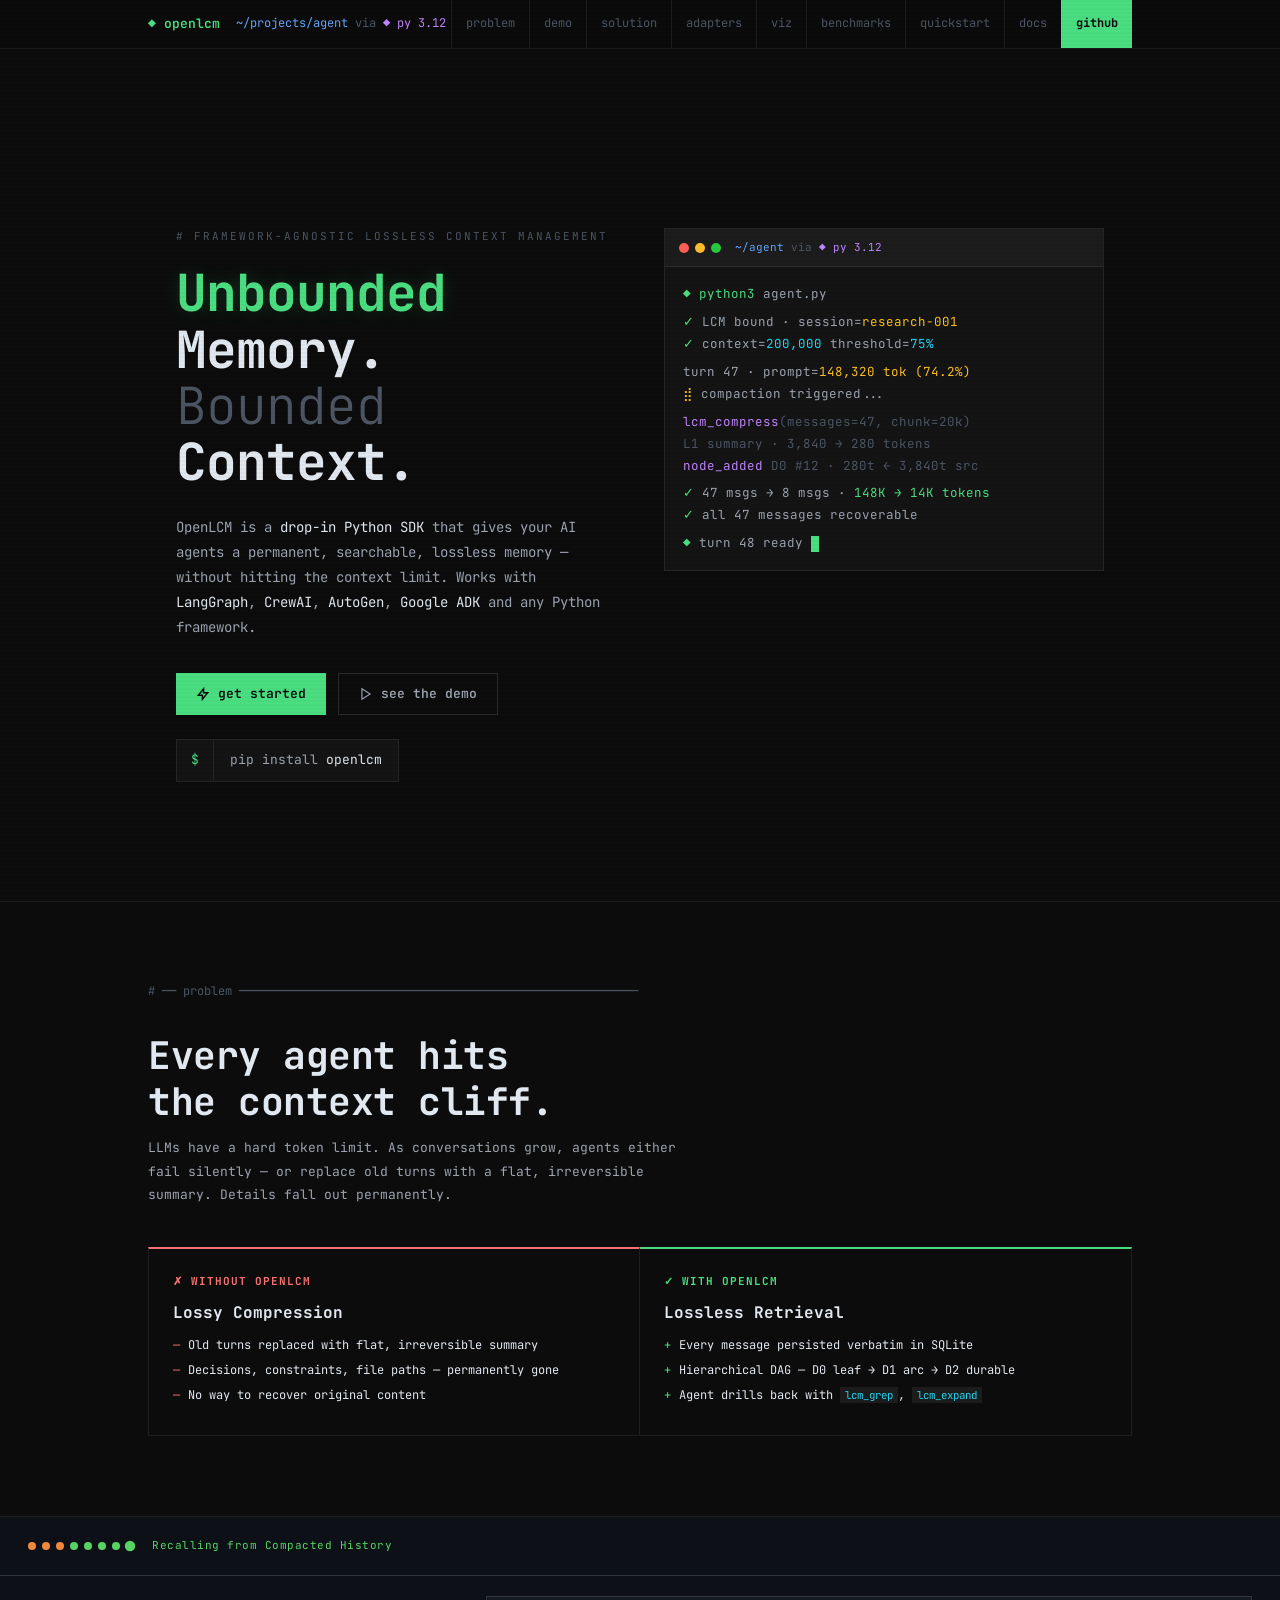
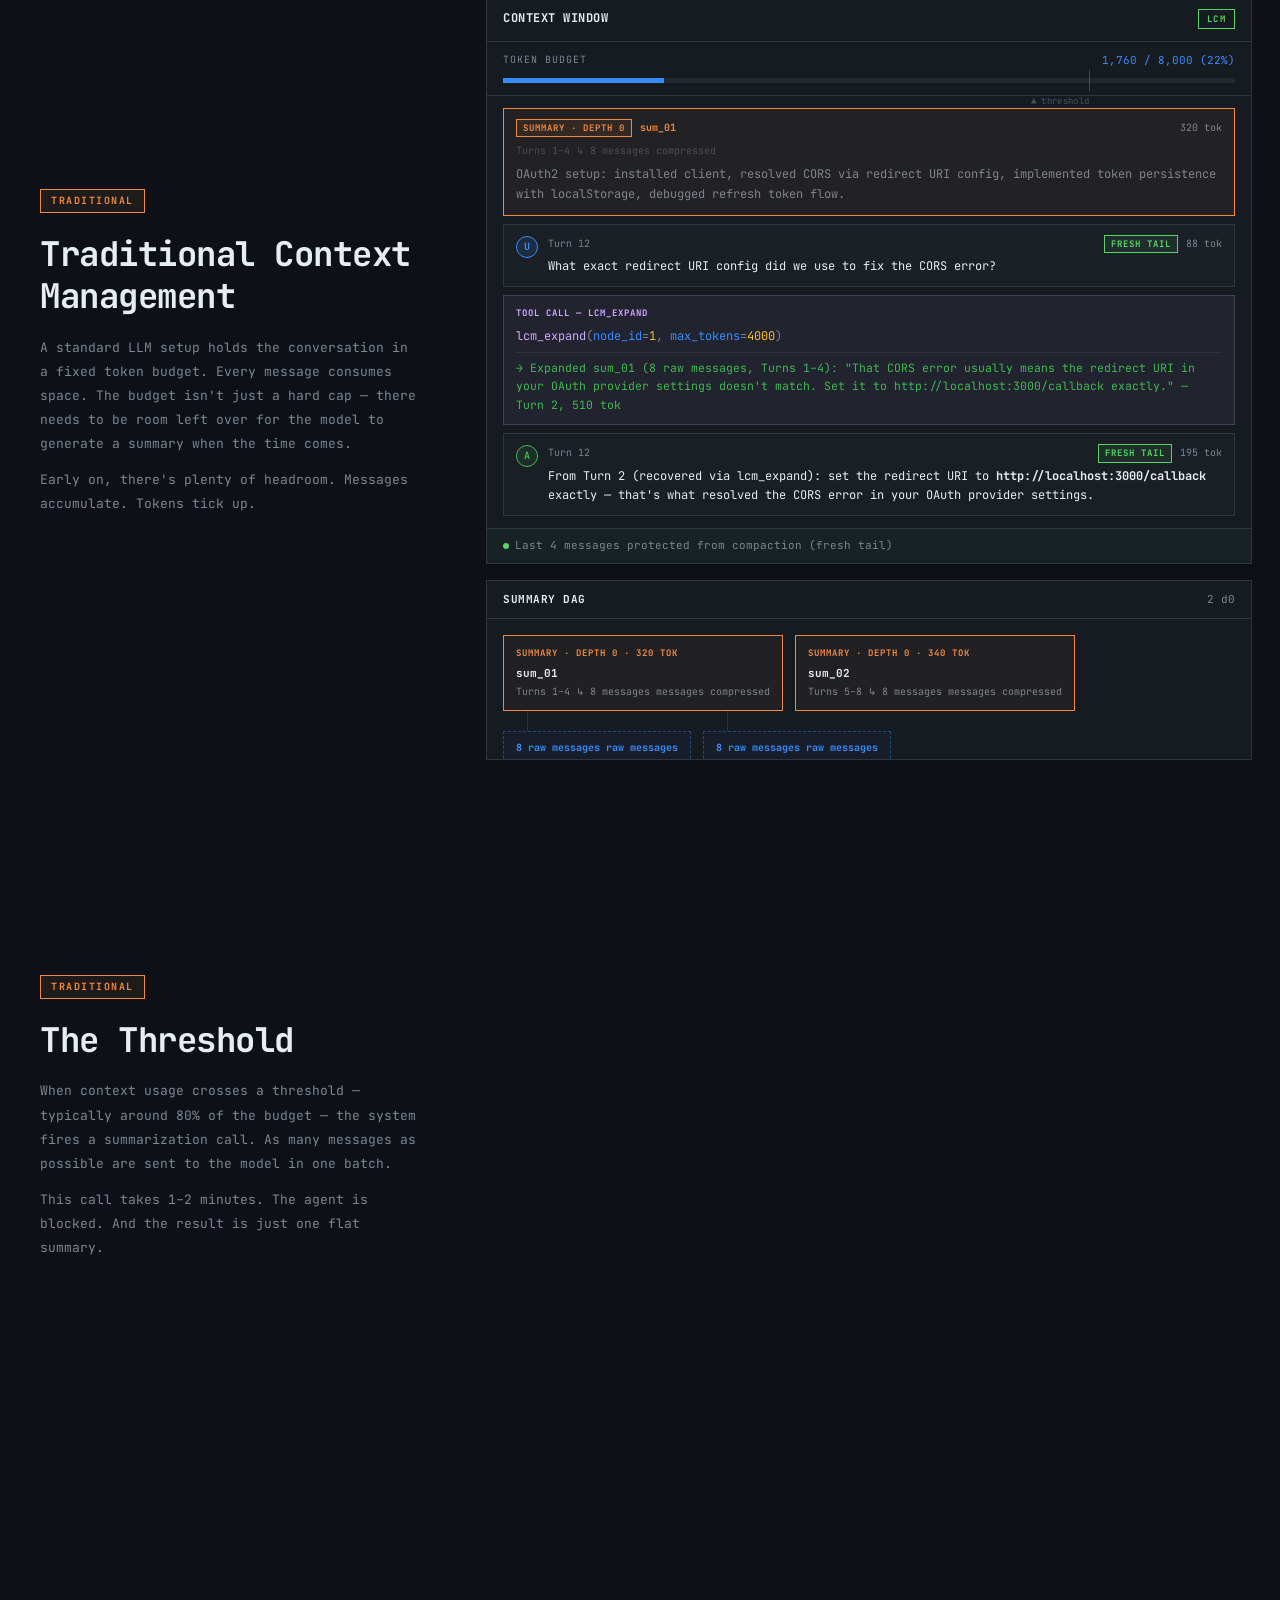
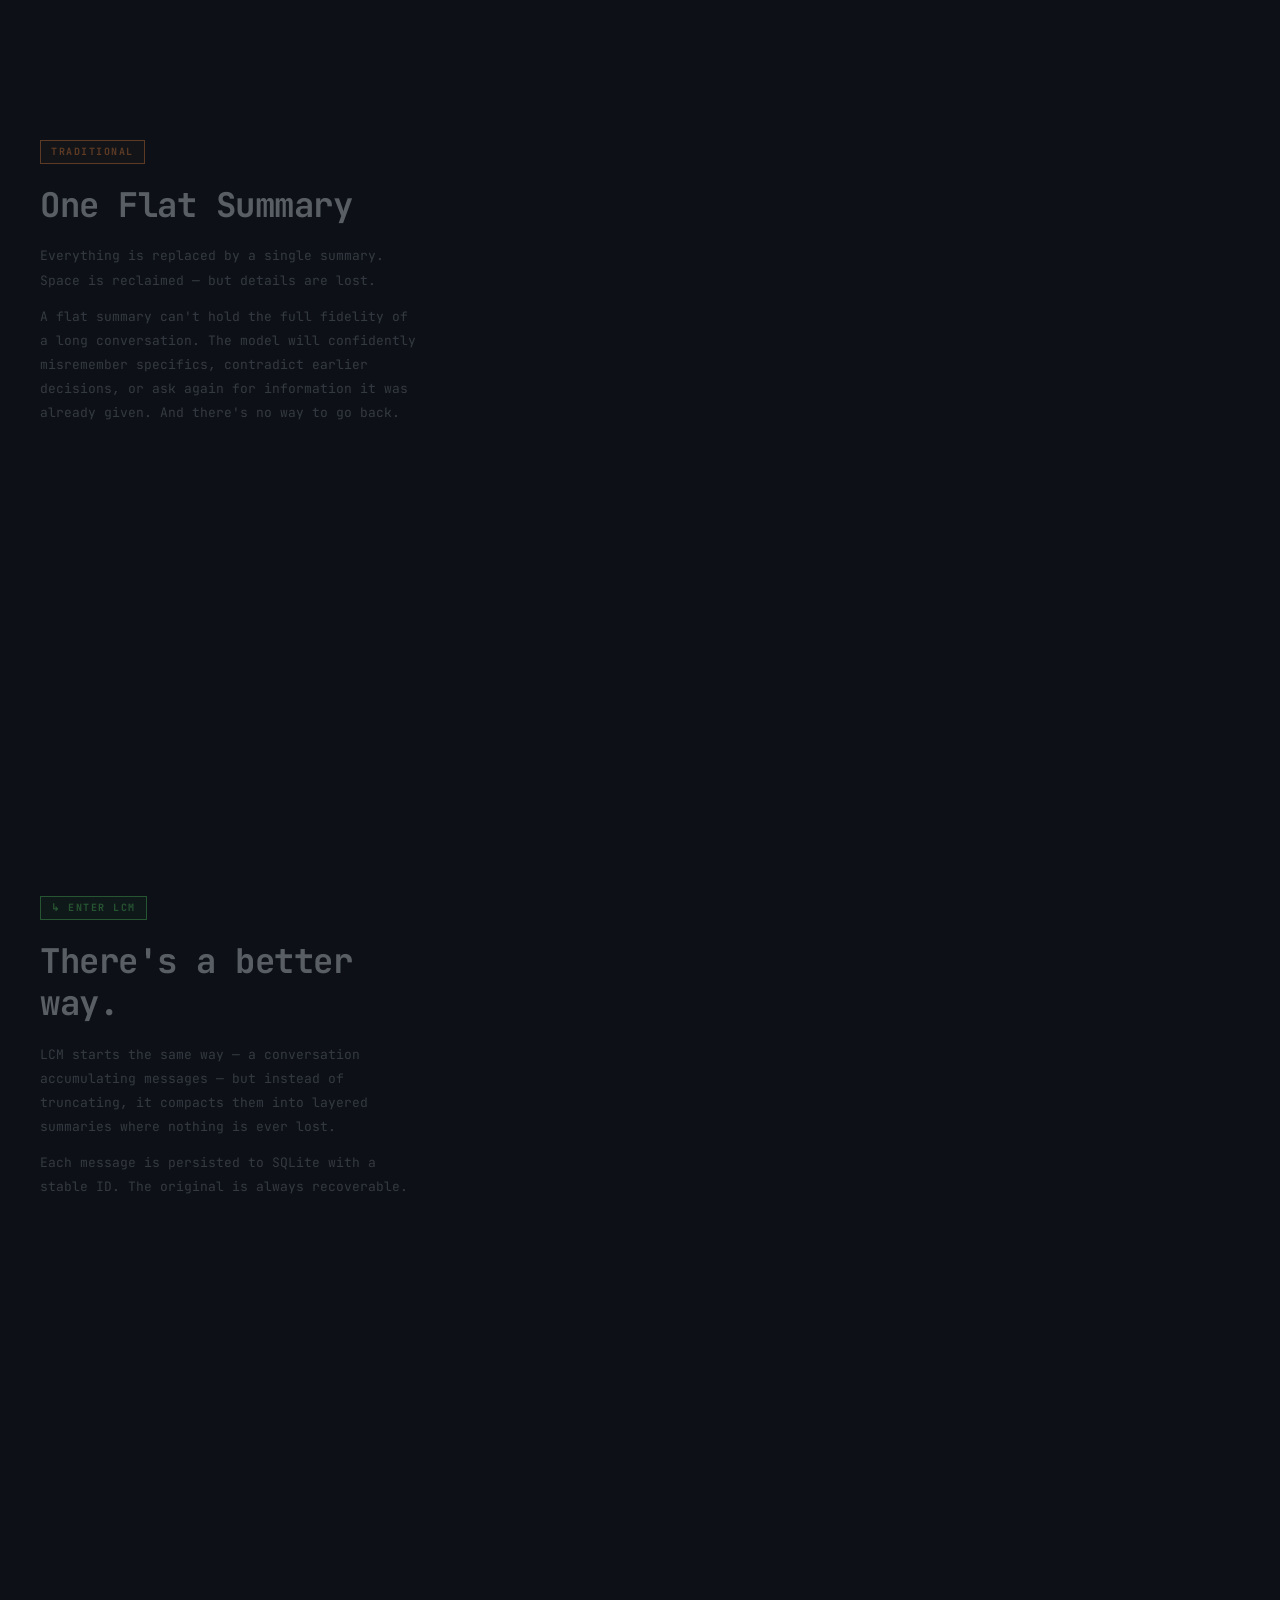
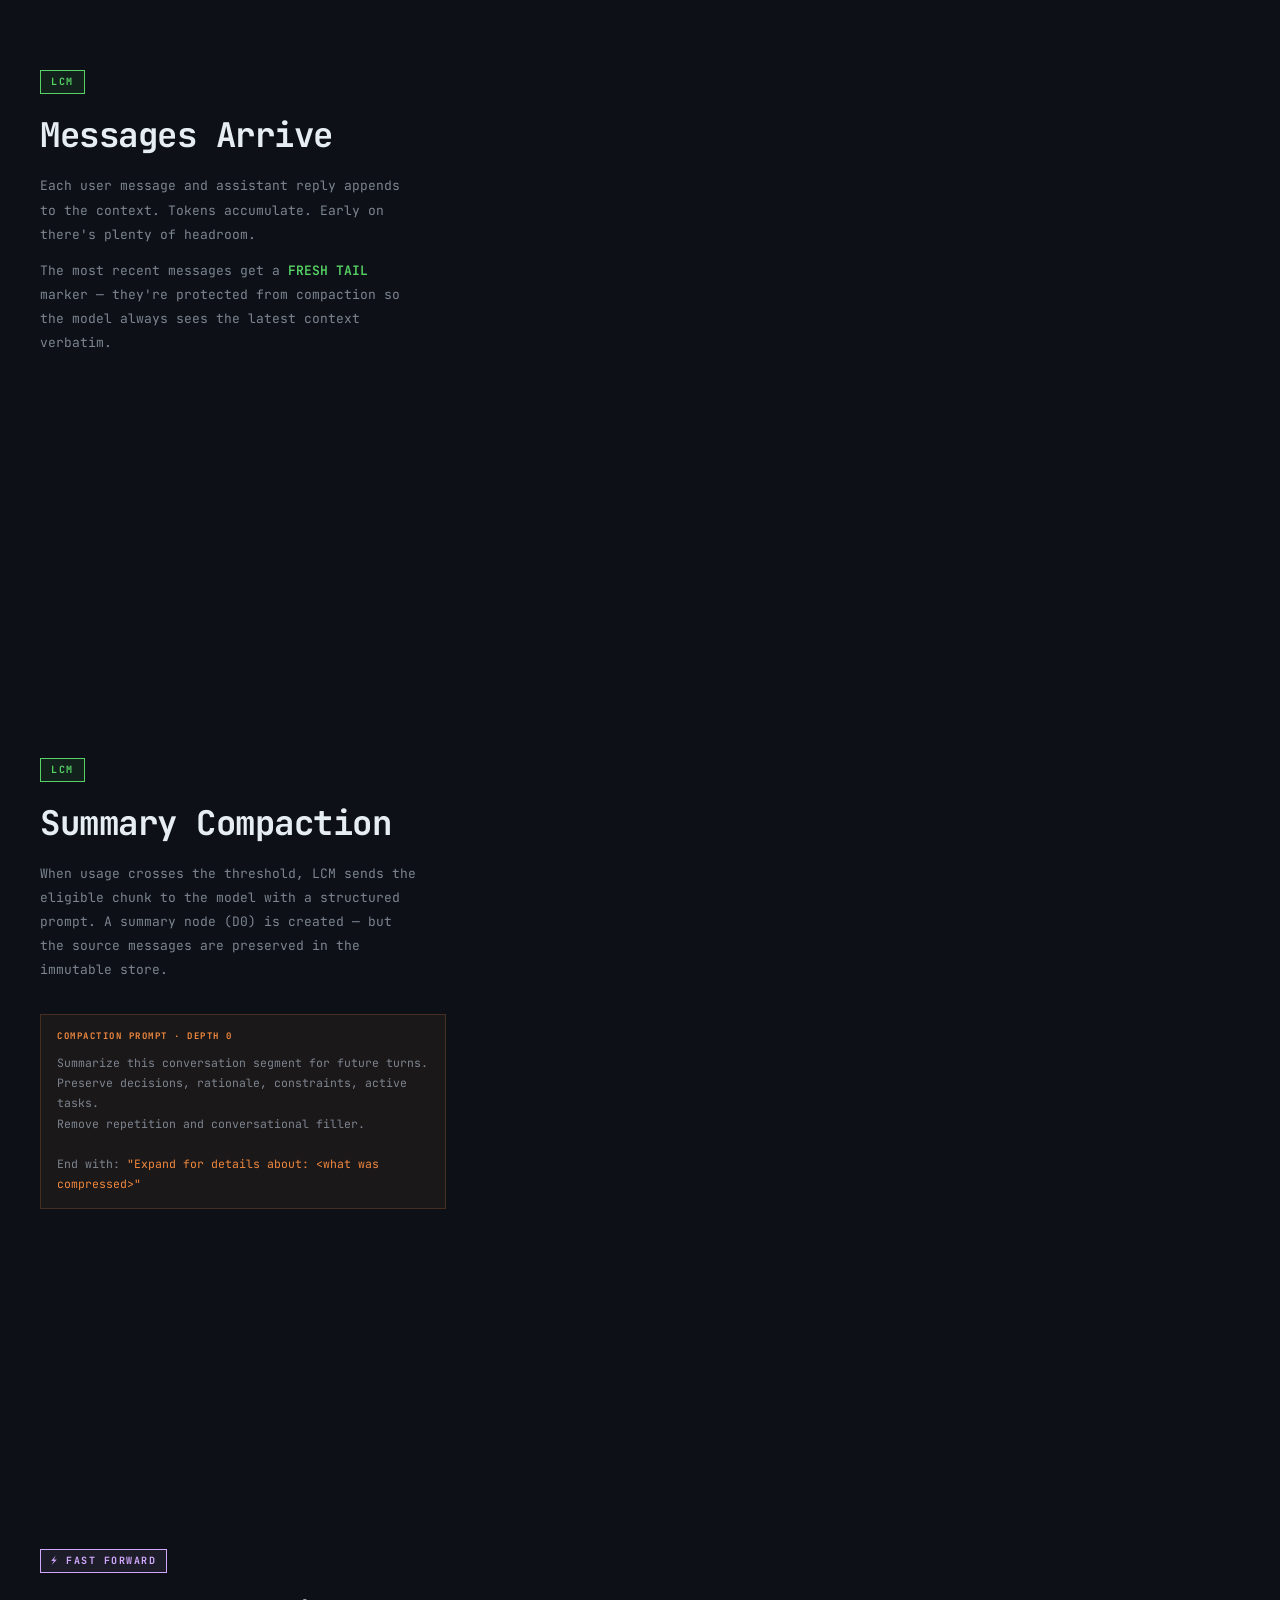
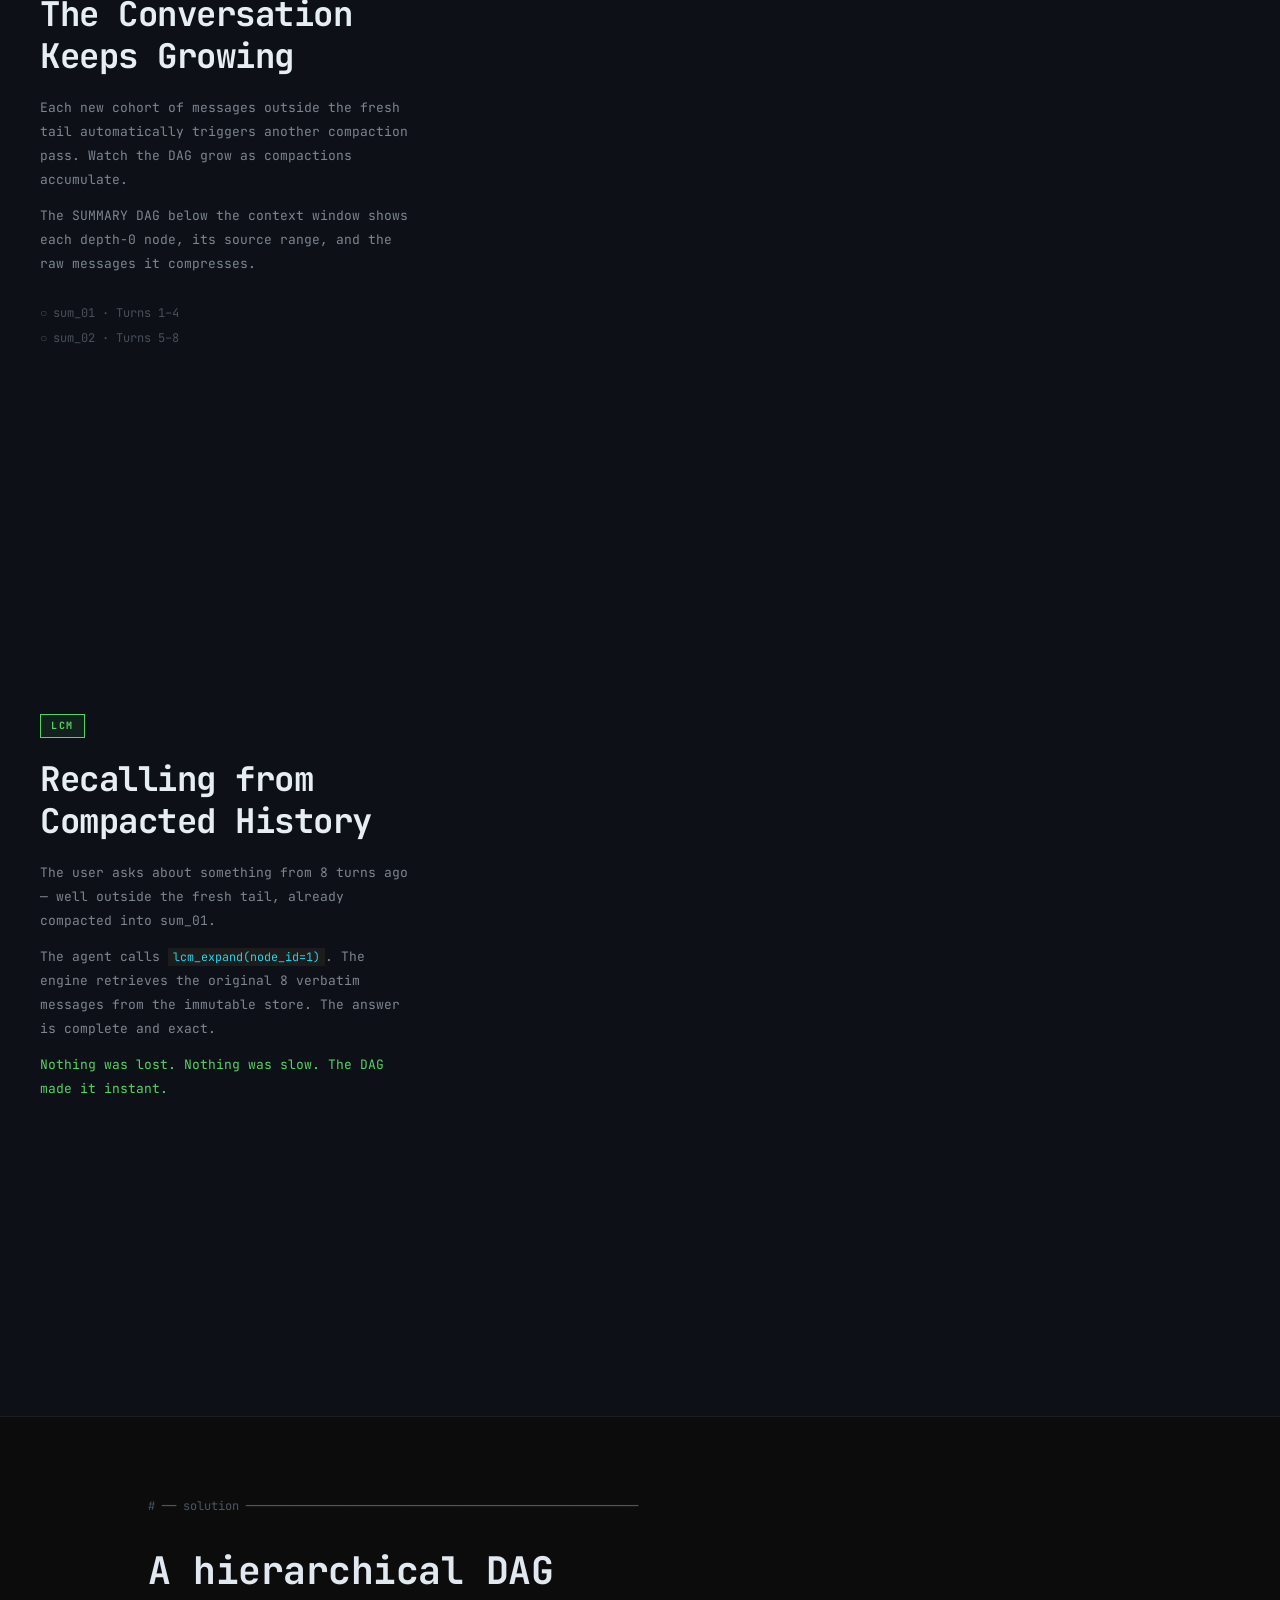
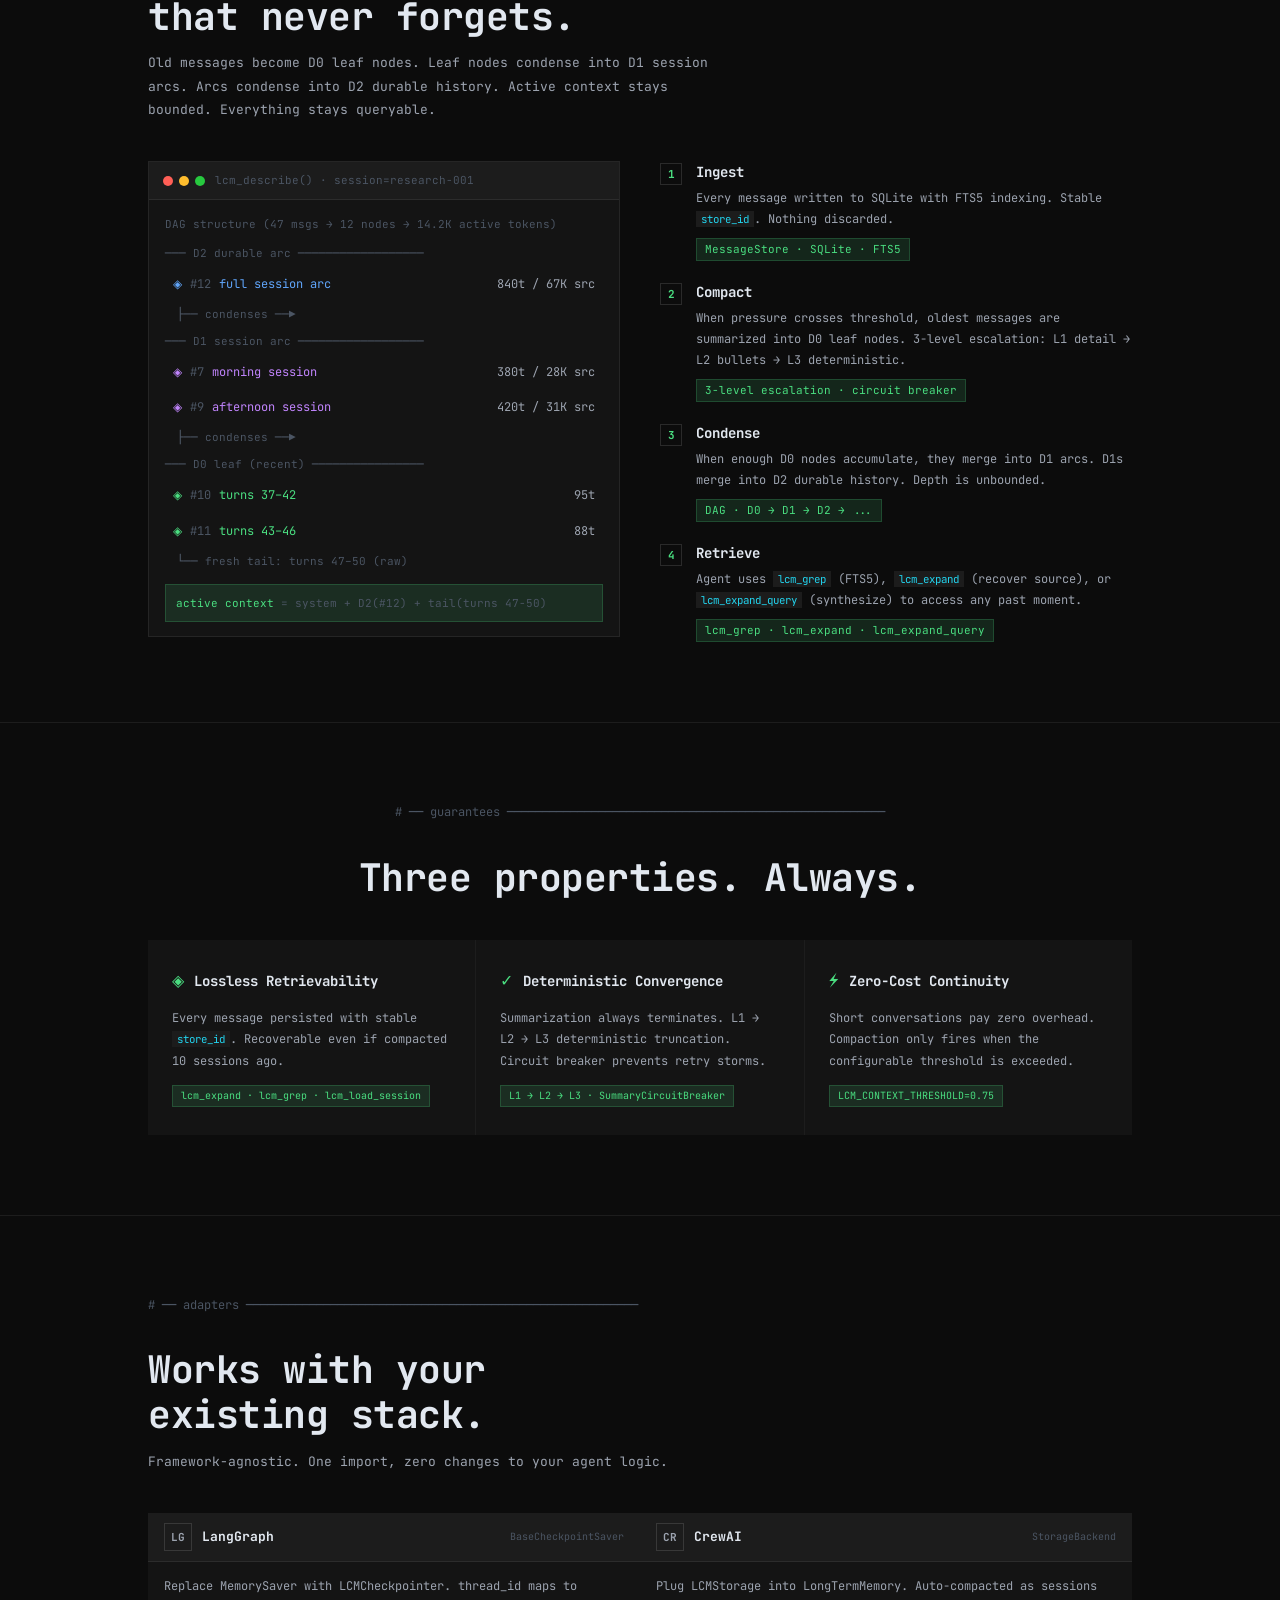
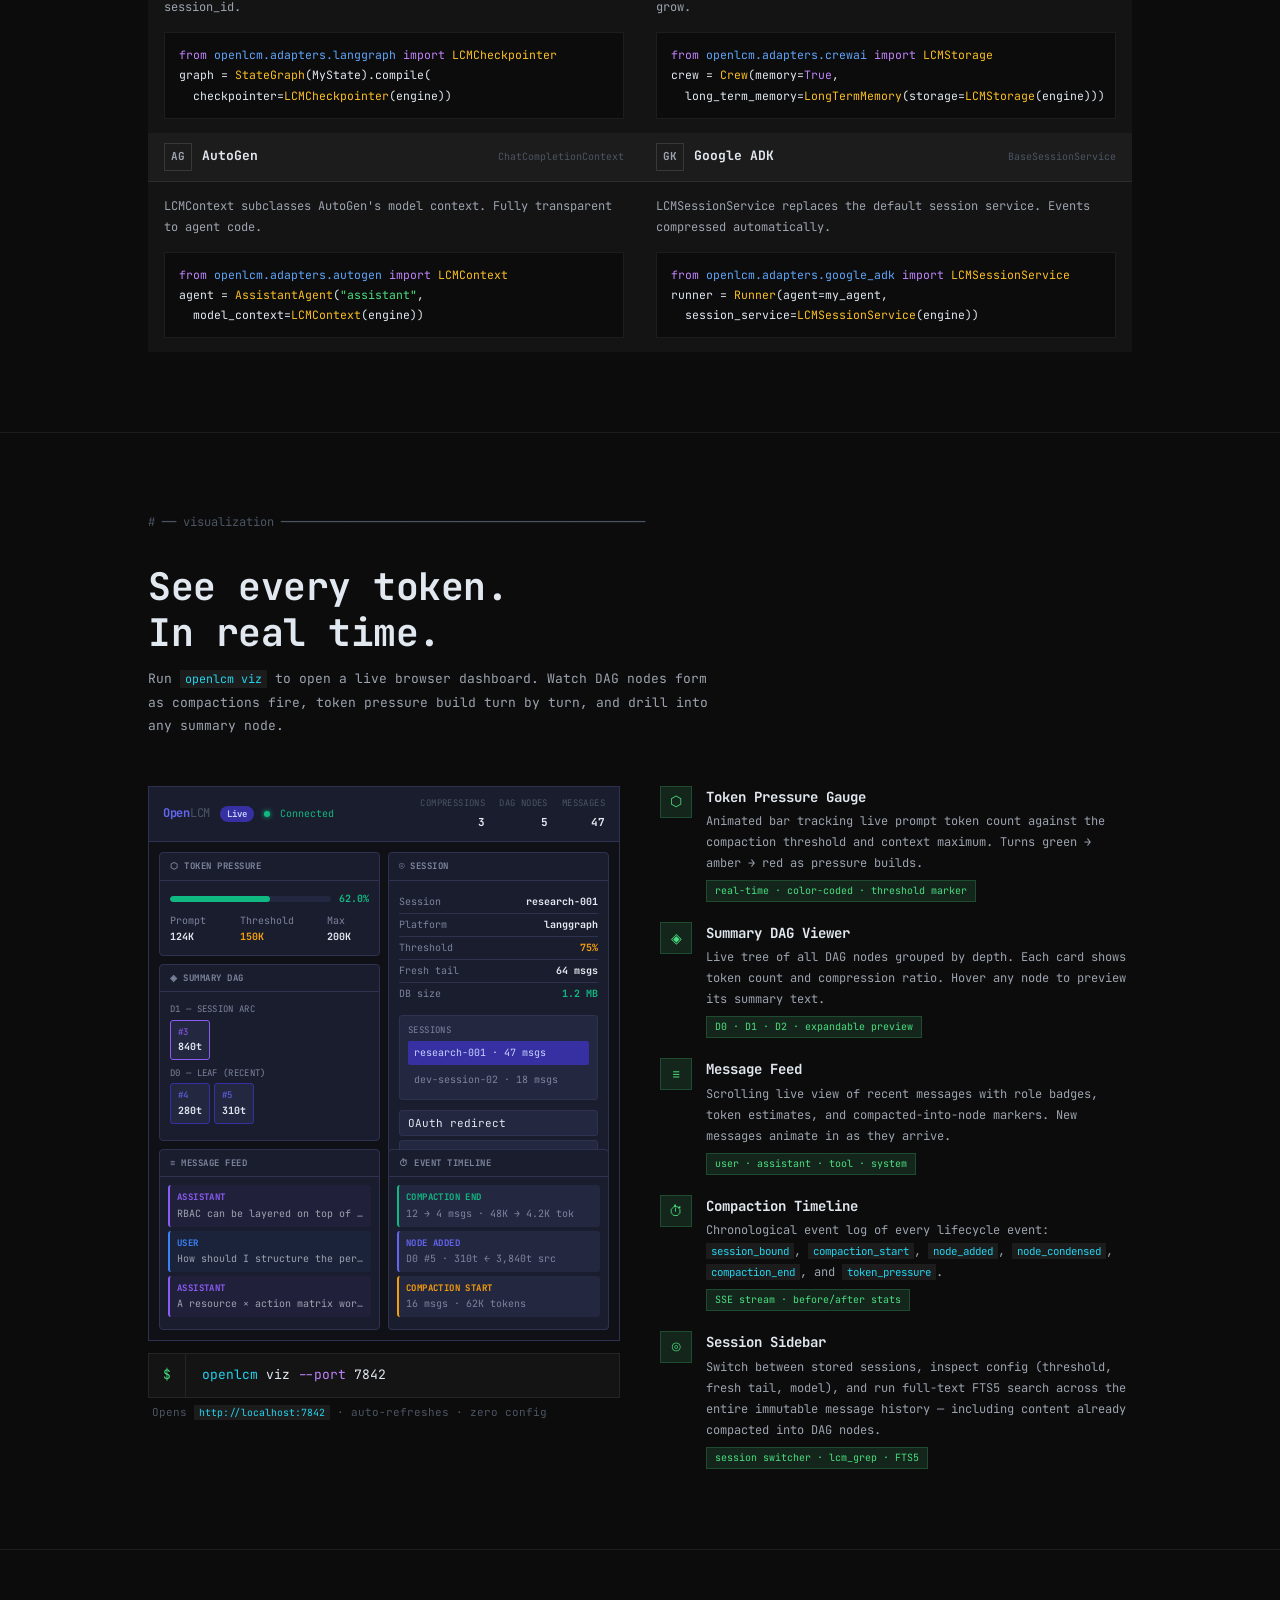
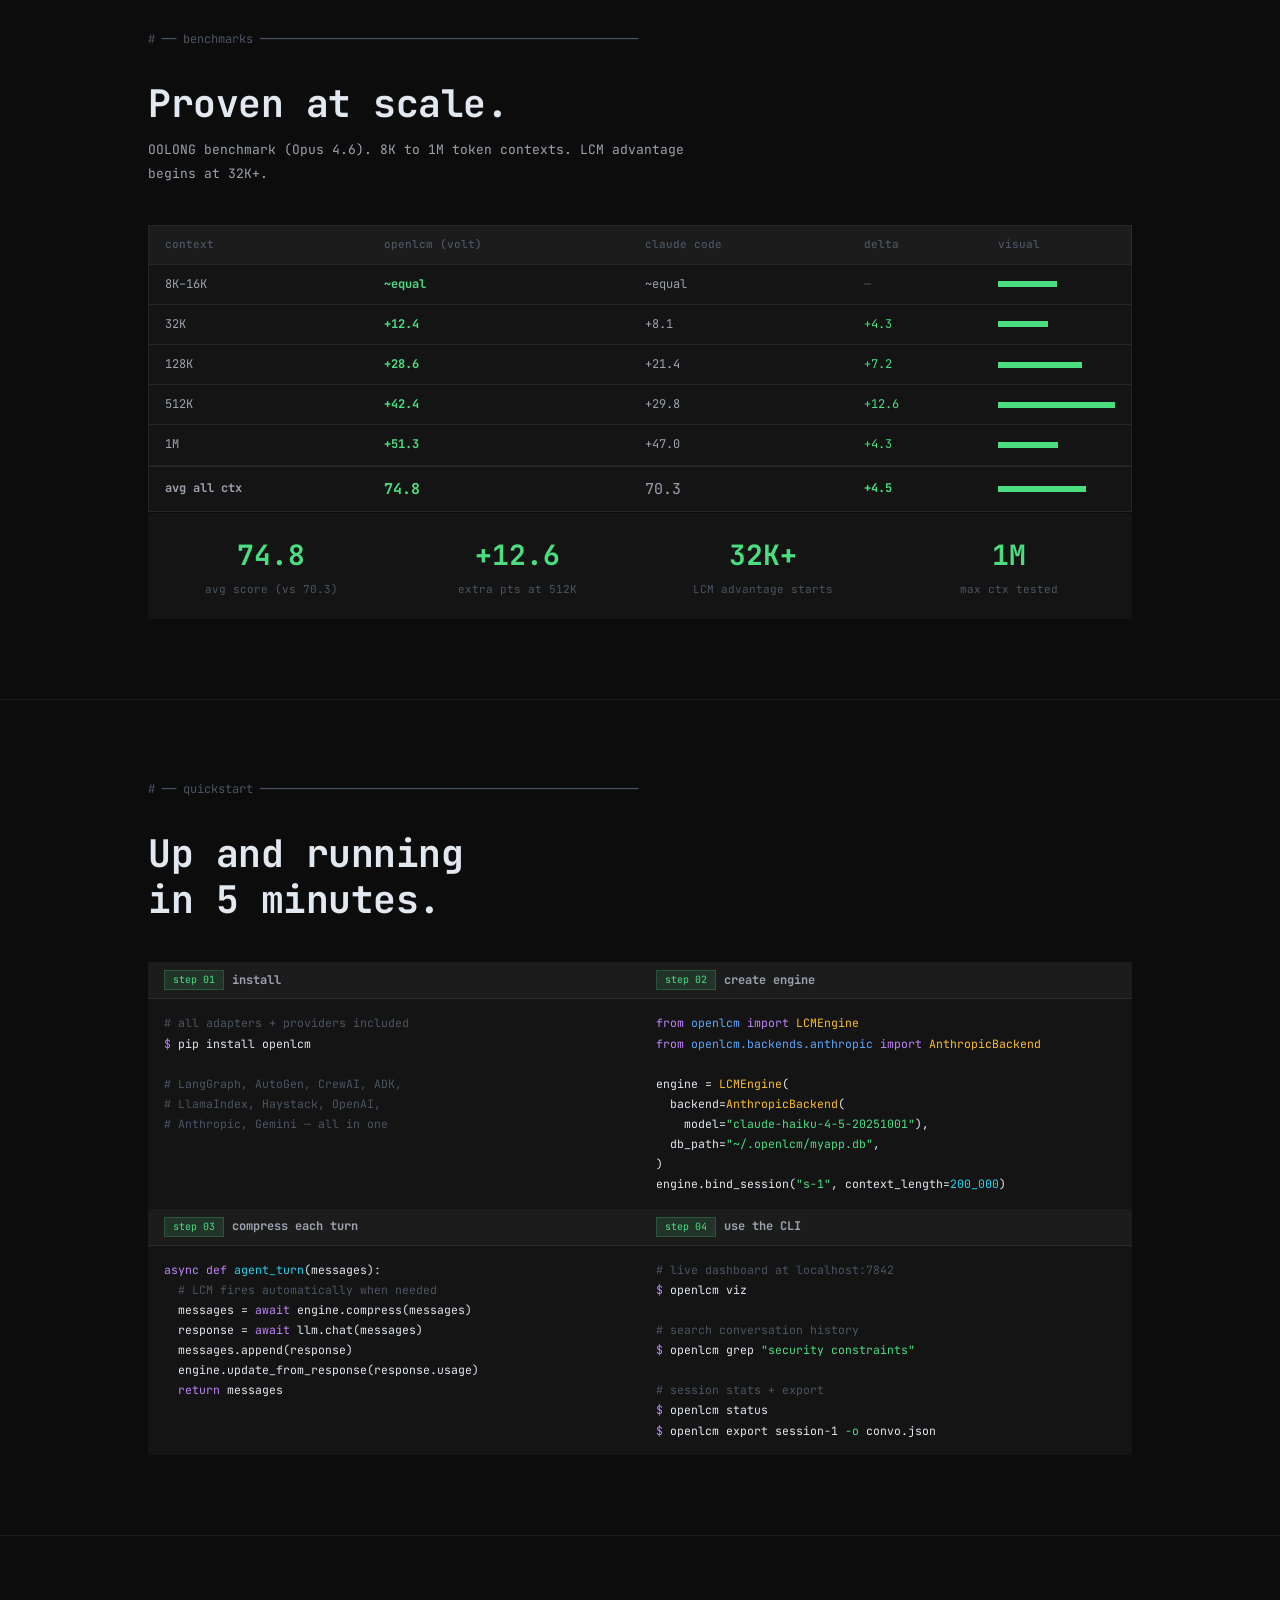
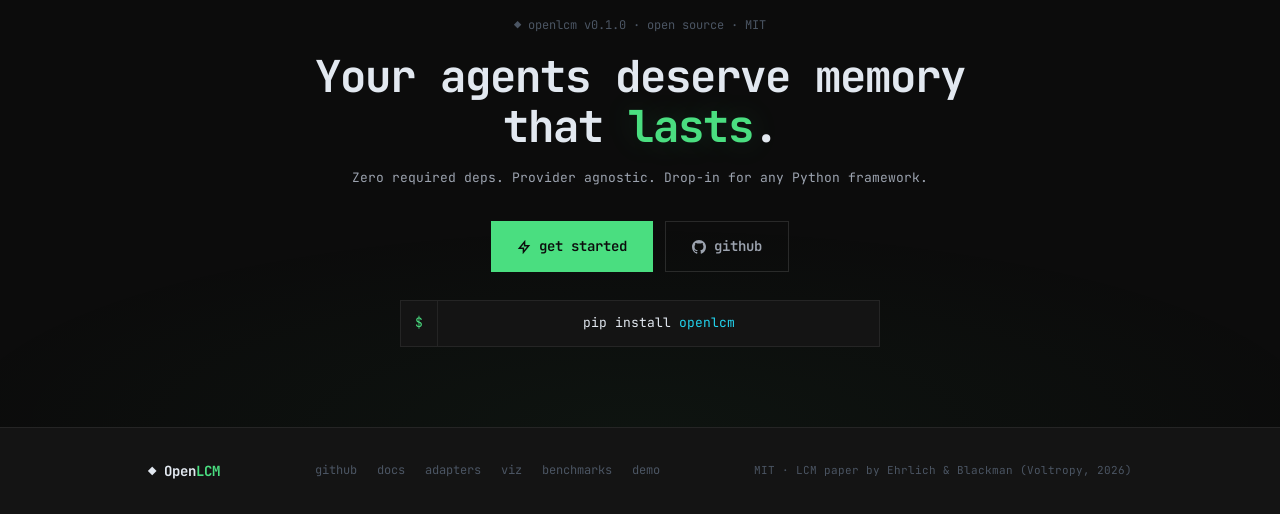
==== index.html @ a0228a8d "feat: full adapter suite, security fixes, and dashboard improvements New adapters: OpenAI, Anthropic" ====
<!DOCTYPE html>
<html lang="en">
<head>
  <meta charset="UTF-8" />
  <meta name="viewport" content="width=device-width, initial-scale=1.0" />
  <title>OpenLCM — Unbounded Memory. Bounded Context.</title>
  <meta name="description" content="Framework-agnostic Lossless Context Management SDK for AI agents. Nothing is ever lost." />
  <link rel="preconnect" href="https://fonts.googleapis.com" />
  <link href="https://fonts.googleapis.com/css2?family=JetBrains+Mono:ital,wght@0,300;0,400;0,500;0,600;0,700;1,400&display=swap" rel="stylesheet" />
  <style>
    :root {
      --bg:        #0C0C0C; --bg-2:#141414; --bg-3:#1C1C1C; --bg-4:#242424;
      --border:    rgba(255,255,255,0.07); --border-2:rgba(255,255,255,0.12);
      --fg:        #E2E8F0; --fg-muted:#9CA3AF; --fg-dim:#4B5563;
      --green:     #4ADE80; --green-dim:rgba(74,222,128,0.12); --green-glow:rgba(74,222,128,0.2);
      --amber:     #FBBF24; --blue:#60A5FA; --blue-dim:rgba(96,165,250,0.1);
      --purple:    #C084FC; --purple-dim:rgba(192,132,252,0.1);
      --red:       #F87171; --cyan:#22D3EE;
      --mono:      'JetBrains Mono','SF Mono','Fira Code',monospace;
      --easing:    cubic-bezier(0.16,1,0.3,1);
      /* Demo panel — exact losslesscontext.ai palette */
      --d-bg:      #0d1117; --d-surface:#161b22; --d-border:#30363d;
      --d-text:    #e6edf3; --d-muted:#7d8590; --d-dim:#484f58;
      --d-user:    #388bfd; --d-asst:#3fb950; --d-tool:#d2a8ff;
      --d-sum:     #f0883e; --d-sum-d1:#ff7b72;
      --d-fresh:   #56d364; --d-budget:#388bfd;
      --d-warn:    #f0883e; --d-over:#ff7b72;
    }
    *,*::before,*::after{box-sizing:border-box;margin:0;padding:0}
    html{scroll-behavior:smooth}
    body{font-family:var(--mono);background:var(--bg);color:var(--fg);overflow-x:hidden;font-size:14px;line-height:1.6}
    body::before{content:'';position:fixed;inset:0;background:repeating-linear-gradient(0deg,transparent,transparent 2px,rgba(0,0,0,0.025) 2px,rgba(0,0,0,0.025) 4px);pointer-events:none;z-index:9999}

    #scroll-prog{position:fixed;top:0;left:0;height:2px;z-index:1001;background:var(--green);box-shadow:0 0 8px var(--green);width:0;transition:width .1s linear}

    .reveal{opacity:0;transform:translateY(16px);transition:opacity .5s var(--easing),transform .5s var(--easing)}
    .reveal.visible{opacity:1;transform:none}
    .r1{transition-delay:.08s}.r2{transition-delay:.16s}.r3{transition-delay:.24s}.r4{transition-delay:.32s}
    @media(prefers-reduced-motion:reduce){.reveal{opacity:1;transform:none;transition:none}}

    .wrap{max-width:1040px;margin:0 auto;padding:0 28px}
    .section{padding:80px 0;border-top:1px solid var(--border)}

    /* NAV */
    nav{position:sticky;top:0;z-index:100;background:rgba(12,12,12,.96);border-bottom:1px solid var(--border);backdrop-filter:blur(12px)}
    .nav-inner{max-width:1040px;margin:0 auto;padding:0 28px;display:flex;align-items:center;height:48px}
    .nav-prompt{color:var(--green);font-weight:600;font-size:13px;margin-right:16px;white-space:nowrap}
    .nav-path{color:var(--fg-muted);font-size:12px}
    .nav-links{display:flex;gap:0;list-style:none;margin-left:auto}
    .nav-links a{color:var(--fg-dim);text-decoration:none;font-size:12px;padding:0 14px;height:48px;display:flex;align-items:center;border-left:1px solid var(--border);transition:color .15s,background .15s}
    .nav-links a:hover{color:var(--fg);background:var(--bg-2)}
    .nav-links .nav-cta{color:var(--bg);background:var(--green);font-weight:700}
    .nav-links .nav-cta:hover{opacity:.85}
    @media(max-width:680px){.nav-links{display:none}}

    /* HERO */
    .hero{padding:60px 0 0;min-height:calc(100vh - 48px);display:flex;align-items:center}
    .hero-inner{display:grid;grid-template-columns:1fr 1fr;gap:48px;align-items:start}
    @media(max-width:800px){.hero-inner{grid-template-columns:1fr}}
    .hero-label{font-size:11px;color:var(--fg-dim);letter-spacing:2px;text-transform:uppercase;margin-bottom:20px}
    .hero-label::before{content:'# '}
    .hero-title{font-size:clamp(28px,4vw,52px);font-weight:700;line-height:1.1;letter-spacing:-1px;margin-bottom:24px}
    .t-green{color:var(--green);text-shadow:0 0 20px var(--green-glow)}
    .t-dim{color:var(--fg-dim);font-weight:300}
    .hero-tagline{font-size:14px;color:var(--fg-muted);line-height:1.8;margin-bottom:32px;max-width:440px}
    .hl{color:var(--fg)}
    .hero-actions{display:flex;gap:12px;flex-wrap:wrap}
    .btn{display:inline-flex;align-items:center;gap:8px;padding:10px 20px;font-family:var(--mono);font-size:13px;font-weight:600;text-decoration:none;cursor:pointer;border:none;transition:all .15s var(--easing)}
    .btn-green{background:var(--green);color:#0C0C0C}
    .btn-green:hover{box-shadow:0 0 20px var(--green-glow);transform:translateY(-1px)}
    .btn-ghost{background:transparent;color:var(--fg-muted);border:1px solid var(--border-2)}
    .btn-ghost:hover{color:var(--fg);border-color:var(--fg-dim)}
    .hero-install{margin-top:24px;display:flex;align-items:center;background:var(--bg-2);border:1px solid var(--border);width:fit-content}
    .hero-install-prompt{padding:10px 14px;color:var(--green);font-size:13px;border-right:1px solid var(--border)}
    .hero-install-cmd{padding:10px 16px;color:var(--fg-muted);font-size:13px}
    .cmd-pkg{color:var(--fg)}

    /* Terminal widget */
    .term-window{background:var(--bg-2);border:1px solid var(--border);overflow:hidden}
    .term-bar{background:var(--bg-3);border-bottom:1px solid var(--border);padding:10px 14px;display:flex;align-items:center;gap:10px}
    .term-dots{display:flex;gap:6px}
    .term-dot{width:10px;height:10px;border-radius:50%}
    .td-r{background:#FF5F56}.td-y{background:#FFBD2E}.td-g{background:#27C93F}
    .term-path{margin-left:4px;font-size:11px;color:var(--fg-dim)}
    .tp-dir{color:var(--blue)}.tp-git{color:var(--purple)}
    .term-body{padding:16px 18px;font-size:12.5px;line-height:1.75}
    .tl{display:block}
    .tl-prompt::before{content:'◆ ';color:var(--green)}
    .tl-cmd{color:var(--green)}.tl-str{color:var(--amber)}.tl-num{color:var(--cyan)}
    .tl-dim{color:var(--fg-dim)}.tl-ok{color:var(--green)}.tl-warn{color:var(--amber)}
    .tl-tool{color:var(--purple)}.tl-muted{color:var(--fg-muted)}.tl-white{color:var(--fg)}
    .tl-gap{display:block;height:6px}
    .cursor{display:inline-block;width:8px;height:16px;background:var(--green);vertical-align:middle;animation:blink 1s step-end infinite}
    @keyframes blink{0%,100%{opacity:1}50%{opacity:0}}

    /* Section headers */
    .cli-head{font-size:12px;color:var(--fg-dim);margin-bottom:32px}
    .cli-title{font-size:clamp(22px,3vw,38px);font-weight:700;margin-bottom:12px;line-height:1.2;letter-spacing:-.5px}
    .cli-sub{font-size:13px;color:var(--fg-muted);line-height:1.8;max-width:560px}
    code{background:var(--bg-3);color:var(--cyan);padding:1px 5px;font-family:var(--mono);font-size:.9em}

    /* Misc shared */
    .compare-row{display:grid;grid-template-columns:1fr 1fr;gap:0;margin-top:40px}
    @media(max-width:700px){.compare-row{grid-template-columns:1fr}}
    .compare-cell{padding:24px;border:1px solid var(--border)}
    .compare-cell+.compare-cell{border-left:none}
    .compare-cell.good{border-top:2px solid var(--green)}.compare-cell.bad{border-top:2px solid var(--red)}
    .cc-label{font-size:11px;font-weight:700;letter-spacing:1px;text-transform:uppercase;margin-bottom:10px}
    .cc-title{font-size:16px;font-weight:700;margin-bottom:10px}
    .cc-item{display:flex;align-items:flex-start;gap:8px;margin:6px 0;font-size:12px}

    .dag-grid{display:grid;grid-template-columns:1fr 1fr;gap:40px;margin-top:40px;align-items:start}
    @media(max-width:800px){.dag-grid{grid-template-columns:1fr}}
    .dag-cli{background:var(--bg-2);border:1px solid var(--border);font-size:12px;line-height:1.9}
    .dag-cli-head{background:var(--bg-3);border-bottom:1px solid var(--border);padding:8px 14px;font-size:11px;color:var(--fg-dim);display:flex;gap:10px;align-items:center}
    .dag-cli-body{padding:14px 16px}
    .dag-node-line{display:flex;align-items:center;gap:8px;margin:3px 0;padding:5px 8px}
    .dag-node-line:hover{background:var(--bg-3)}
    .dag-connector{color:var(--fg-dim);padding-left:12px;font-size:11px;margin:2px 0}
    .step-list{display:flex;flex-direction:column;gap:20px}
    .step-li{display:flex;gap:14px}
    .step-num-cli{width:22px;height:22px;min-width:22px;border:1px solid var(--border-2);display:flex;align-items:center;justify-content:center;font-size:11px;color:var(--green);font-weight:700;flex-shrink:0;margin-top:2px}
    .step-li h4{font-size:14px;font-weight:700;margin-bottom:4px}
    .step-li p{font-size:12px;color:var(--fg-muted);line-height:1.75}
    .step-tag{display:inline-block;margin-top:8px;background:var(--green-dim);color:var(--green);font-size:11px;padding:2px 8px;border:1px solid rgba(74,222,128,.2)}

    .guarantees-grid{display:grid;grid-template-columns:repeat(3,1fr);gap:1px;margin-top:40px;background:var(--border)}
    @media(max-width:700px){.guarantees-grid{grid-template-columns:1fr}}
    .g-cell{background:var(--bg-2);padding:28px 24px;transition:background .2s}
    .g-cell:hover{background:var(--bg-3)}
    .g-head{display:flex;align-items:center;gap:10px;margin-bottom:14px}
    .g-sym{font-size:16px;color:var(--green)}.g-title{font-size:14px;font-weight:700}
    .g-body{font-size:12px;color:var(--fg-muted);line-height:1.8}
    .g-tag{margin-top:12px;display:inline-block;background:var(--green-dim);color:var(--green);font-size:10px;padding:2px 8px;border:1px solid rgba(74,222,128,.2)}

    .adapters-grid{display:grid;grid-template-columns:1fr 1fr;gap:0;background:var(--border);margin-top:40px}
    @media(max-width:700px){.adapters-grid{grid-template-columns:1fr}}
    .adapter-cell{background:var(--bg-2);overflow:hidden;transition:background .2s}
    .adapter-cell:hover{background:var(--bg-3)}
    .adapter-head{background:var(--bg-3);border-bottom:1px solid var(--border);padding:10px 16px;display:flex;align-items:center;gap:10px}
    .adapter-icon{width:28px;height:28px;display:flex;align-items:center;justify-content:center;font-size:11px;font-weight:700;border:1px solid var(--border-2);color:var(--fg-muted)}
    .adapter-name{font-size:13px;font-weight:700}.adapter-iface{font-size:10px;color:var(--fg-dim);margin-left:auto}
    .adapter-body{padding:14px 16px}
    .adapter-desc{font-size:12px;color:var(--fg-muted);line-height:1.75;margin-bottom:14px}
    .code-snippet{background:var(--bg);border:1px solid var(--border);padding:12px 14px;font-size:11.5px;line-height:1.75;overflow-x:auto}
    .cs-kw{color:var(--purple)}.cs-imp{color:var(--blue)}.cs-cls{color:var(--amber)}
    .cs-str{color:var(--green)}.cs-cmt{color:var(--fg-dim)}.cs-fn{color:var(--cyan)}

    .bench-table{width:100%;border-collapse:collapse;background:var(--bg-2);border:1px solid var(--border)}
    .bench-table th,.bench-table td{padding:10px 16px;text-align:left;font-size:12px;border-bottom:1px solid var(--border)}
    .bench-table th{background:var(--bg-3);color:var(--fg-dim);font-weight:500;font-size:11px}
    .bench-table td{color:var(--fg-muted)}
    .bench-table .td-lcm{color:var(--green);font-weight:700}
    .bench-table tr:hover td{background:var(--bg-3)}
    .bbm{height:6px;background:var(--green);transition:width 1s var(--easing)}
    .bbm.cc{background:var(--fg-dim)}
    .bench-stats{display:grid;grid-template-columns:repeat(4,1fr);gap:0;background:var(--border);margin-top:1px}
    @media(max-width:700px){.bench-stats{grid-template-columns:repeat(2,1fr)}}
    .bsc{background:var(--bg-2);padding:20px 16px;text-align:center}
    .bsc-val{font-size:28px;font-weight:700;color:var(--green)}.bsc-label{font-size:11px;color:var(--fg-dim);margin-top:4px}

    .qs-grid{display:grid;grid-template-columns:1fr 1fr;gap:0;background:var(--border);margin-top:40px}
    @media(max-width:700px){.qs-grid{grid-template-columns:1fr}}
    .qs-cell{background:var(--bg-2);overflow:hidden}
    .qs-head{background:var(--bg-3);border-bottom:1px solid var(--border);padding:8px 16px;display:flex;align-items:center;gap:8px}
    .qs-step{background:rgba(74,222,128,.12);color:var(--green);font-size:10px;padding:1px 8px;border:1px solid rgba(74,222,128,.2)}
    .qs-title{font-size:12px;font-weight:700;color:var(--fg-muted)}
    .qs-code{padding:14px 16px;font-size:11.5px;line-height:1.75}

    .cta-section{padding:80px 0;border-top:1px solid var(--border);position:relative;overflow:hidden}
    .cta-section::before{content:'';position:absolute;inset:0;background:radial-gradient(ellipse 80% 60% at 50% 100%,rgba(74,222,128,.04) 0%,transparent 70%);pointer-events:none}
    .cta-inner{text-align:center;position:relative}
    .cta-pre{font-size:12px;color:var(--fg-dim);margin-bottom:16px}
    .cta-title{font-size:clamp(24px,4vw,44px);font-weight:700;letter-spacing:-1px;margin-bottom:14px;line-height:1.15}
    .cta-accent{color:var(--green);text-shadow:0 0 30px var(--green-glow)}
    .cta-sub{font-size:13px;color:var(--fg-muted);margin-bottom:32px;line-height:1.8}
    .cta-buttons{display:flex;gap:12px;justify-content:center;flex-wrap:wrap}
    .cta-install{margin-top:28px;display:flex;align-items:stretch;background:var(--bg-2);border:1px solid var(--border);max-width:480px;margin-left:auto;margin-right:auto}
    .ci-prompt{padding:12px 14px;color:var(--green);border-right:1px solid var(--border);font-size:13px}
    .ci-cmd{padding:12px 16px;color:var(--fg);font-size:13px;flex:1}
    .ci-cmd .pkg{color:var(--cyan)}

    footer{border-top:1px solid var(--border);padding:32px 0;background:var(--bg-2)}
    .footer-inner{max-width:1040px;margin:0 auto;padding:0 28px;display:flex;align-items:center;justify-content:space-between;flex-wrap:wrap;gap:16px}
    .footer-logo{font-size:14px;font-weight:700}.fl-g{color:var(--green)}
    .footer-links{display:flex;gap:20px}
    .footer-links a{color:var(--fg-dim);text-decoration:none;font-size:12px;transition:color .15s}
    .footer-links a:hover{color:var(--fg)}
    .footer-copy{font-size:11px;color:var(--fg-dim)}

    ::-webkit-scrollbar{width:4px;height:4px}
    ::-webkit-scrollbar-track{background:transparent}
    ::-webkit-scrollbar-thumb{background:var(--bg-4)}

    /* ════════════════════════════════════════════════════════════════
       DEMO — losslesscontext.ai pattern
       Left: chapters scroll normally
       Right: CONTEXT WINDOW panel is sticky
    ════════════════════════════════════════════════════════════════ */

    .demo-wrap{border-top:1px solid var(--border);background:var(--d-bg)}

    /* Chapter dots progress indicator */
    .demo-chapter-dots{
      display:flex;gap:6px;padding:20px 28px;
      position:sticky;top:48px;z-index:50;
      background:var(--d-bg);border-bottom:1px solid var(--d-border);
      align-items:center;
    }
    .demo-dot{width:8px;height:8px;border-radius:50%;background:var(--d-dim);transition:background .3s,transform .3s;cursor:pointer}
    .demo-dot.active{background:var(--d-sum);transform:scale(1.3)}
    .demo-dot.trad{background:var(--d-sum)}
    .demo-dot.lcm-dot{background:var(--d-fresh)}
    .demo-chapter-label{font-size:11px;color:var(--d-muted);margin-left:12px;letter-spacing:.5px;transition:color .3s}
    .demo-chapter-label.trad-label{color:var(--d-sum)}
    .demo-chapter-label.lcm-label{color:var(--d-fresh)}

    /* Split layout */
    .demo-body{
      display:flex;align-items:flex-start;
      max-width:1380px;margin:0 auto;
      padding:0;
    }

    /* Left: chapters stack vertically, scroll normally */
    .demo-chapters{
      width:38%;min-width:320px;
      padding:0 40px 120px 40px;
      flex-shrink:0;
    }

    .demo-chapter{
      min-height:85vh;
      display:flex;flex-direction:column;justify-content:center;
      padding:60px 0;
      opacity:.35;transition:opacity .4s;
    }
    .demo-chapter.active{opacity:1}

    .chapter-badge{
      display:inline-flex;align-items:center;gap:6px;
      padding:3px 10px;font-size:10px;font-weight:700;
      letter-spacing:1.5px;text-transform:uppercase;
      margin-bottom:20px;width:fit-content;
      border:1px solid;
    }
    .badge-trad{color:var(--d-sum);border-color:var(--d-sum);background:rgba(240,136,62,.08)}
    .badge-lcm{color:var(--d-fresh);border-color:var(--d-fresh);background:rgba(86,211,100,.08)}
    .badge-ff{color:var(--d-tool);border-color:var(--d-tool);background:rgba(210,168,255,.08)}
    .badge-enter{color:var(--d-fresh);border-color:var(--d-fresh);background:rgba(86,211,100,.12)}

    .chapter-title{
      font-size:clamp(22px,2.8vw,34px);
      font-weight:700;color:var(--d-text);
      line-height:1.25;letter-spacing:-.5px;
      margin-bottom:18px;
    }
    .chapter-body{
      font-size:13px;color:var(--d-muted);
      line-height:1.85;max-width:380px;
    }
    .chapter-body p{margin-bottom:12px}

    /* Compaction prompt box shown in chapter 5 */
    .compact-prompt-box{
      margin-top:20px;
      background:rgba(240,136,62,.06);
      border:1px solid rgba(240,136,62,.2);
      padding:14px 16px;
      font-size:11.5px;color:var(--d-muted);
      line-height:1.75;
    }
    .cpb-label{font-size:9px;font-weight:700;letter-spacing:1.5px;text-transform:uppercase;color:var(--d-sum);margin-bottom:8px}
    .cpb-highlight{color:var(--d-sum)}

    /* Recover section sub-items */
    .chapter-sub-items{margin-top:16px;display:flex;flex-direction:column;gap:6px}
    .chapter-sub-item{font-size:12px;color:var(--d-dim);display:flex;align-items:center;gap:6px}
    .chapter-sub-item::before{content:'○';color:var(--d-dim);flex-shrink:0}

    /* Right: sticky context window panel */
    .demo-panel-wrap{
      flex:1;
      position:sticky;
      top:calc(48px + 48px); /* nav + dots bar */
      height:calc(100vh - 48px - 48px);
      overflow-y:auto;
      padding:20px 28px 20px 0;
      display:flex;flex-direction:column;gap:16px;
    }

    /* ── CONTEXT WINDOW panel ──────────────────────────────────────── */
    .ctx-window{
      background:var(--d-surface);
      border:1px solid var(--d-border);
      overflow:hidden;
      flex-shrink:0;
    }

    /* Warning banner (shown when threshold crossed) */
    .ctx-warning-banner{
      padding:10px 16px;
      background:rgba(240,136,62,.12);
      border-bottom:1px solid var(--d-warn);
      font-size:12px;color:var(--d-warn);
      display:flex;align-items:center;gap:8px;
      display:none;
    }
    .ctx-warning-banner.show{display:flex}

    /* Panel header */
    .ctx-header{
      padding:12px 16px;
      border-bottom:1px solid var(--d-border);
      display:flex;align-items:center;justify-content:space-between;
    }
    .ctx-title{font-size:12px;font-weight:700;letter-spacing:.5px;color:var(--d-text);text-transform:uppercase}
    .ctx-mode-badge{
      font-size:9px;font-weight:700;letter-spacing:1.5px;text-transform:uppercase;
      padding:2px 8px;border:1px solid;
    }
    .ctx-mode-badge.trad{color:var(--d-sum);border-color:var(--d-sum)}
    .ctx-mode-badge.lcm{color:var(--d-fresh);border-color:var(--d-fresh)}

    /* Budget bar */
    .ctx-budget-section{padding:10px 16px 12px;border-bottom:1px solid var(--d-border)}
    .ctx-budget-row{display:flex;justify-content:space-between;margin-bottom:8px}
    .ctx-budget-label{font-size:10px;letter-spacing:1px;text-transform:uppercase;color:var(--d-muted)}
    .ctx-budget-val{font-size:11px;font-variant-numeric:tabular-nums;transition:color .4s}
    .ctx-budget-bar-outer{height:5px;background:rgba(255,255,255,.06);position:relative;overflow:visible}
    .ctx-budget-bar-fill{position:absolute;left:0;top:0;bottom:0;transition:width .7s var(--easing),background .5s}
    .ctx-threshold-marker{
      position:absolute;top:-8px;
      width:1px;background:rgba(255,255,255,.2);height:21px;
      display:flex;flex-direction:column;align-items:center;
    }
    .ctx-threshold-marker::after{content:'▲ threshold';position:absolute;bottom:-18px;font-size:9px;color:var(--d-dim);letter-spacing:.3px;white-space:nowrap;transform:translateX(-50%)}

    /* Messages area */
    .ctx-messages{padding:12px 16px;display:flex;flex-direction:column;gap:8px;min-height:120px}
    .ctx-empty{font-size:13px;color:var(--d-dim);text-align:center;padding:32px 0}

    /* Individual message card */
    .ctx-msg{
      background:rgba(255,255,255,.02);
      border:1px solid var(--d-border);
      padding:10px 12px;
      display:flex;gap:10px;
      align-items:flex-start;
      transition:opacity .4s,max-height .5s,margin .4s;
      overflow:hidden;
    }
    .ctx-msg.fading{opacity:.25;background:rgba(255,255,255,.005)}
    .ctx-msg-avatar{
      width:22px;height:22px;border-radius:50%;
      display:flex;align-items:center;justify-content:center;
      font-size:10px;font-weight:700;flex-shrink:0;margin-top:1px;
      border:1px solid;
    }
    .avatar-u{color:var(--d-user);border-color:var(--d-user);background:rgba(56,139,253,.12)}
    .avatar-a{color:var(--d-asst);border-color:var(--d-asst);background:rgba(63,185,80,.1)}
    .ctx-msg-right{flex:1;min-width:0}
    .ctx-msg-meta{display:flex;align-items:center;justify-content:space-between;margin-bottom:4px}
    .ctx-msg-turn{font-size:10px;color:var(--d-muted)}
    .ctx-msg-right-meta{display:flex;align-items:center;gap:8px}
    .ctx-fresh-tag{
      font-size:9px;font-weight:700;letter-spacing:1px;text-transform:uppercase;
      padding:1px 6px;border:1px solid var(--d-fresh);color:var(--d-fresh);
      background:rgba(86,211,100,.08);
    }
    .ctx-tok{font-size:10px;color:var(--d-muted)}
    .ctx-msg-text{font-size:12px;color:var(--d-text);line-height:1.6}

    /* Summary node card (orange border) */
    .ctx-summary-node{
      background:rgba(240,136,62,.05);
      border:1px solid var(--d-sum);
      padding:10px 12px;
      transition:opacity .4s;
    }
    .ctx-sum-header{display:flex;align-items:center;gap:8px;margin-bottom:6px;flex-wrap:wrap}
    .ctx-sum-badge{
      font-size:9px;font-weight:700;letter-spacing:1px;text-transform:uppercase;
      padding:1px 6px;border:1px solid var(--d-sum);color:var(--d-sum);background:rgba(240,136,62,.08);
    }
    .ctx-sum-badge.lossy{border-color:var(--d-over);color:var(--d-over);background:rgba(255,123,114,.08)}
    .ctx-sum-id{font-size:10px;color:var(--d-sum);font-weight:700}
    .ctx-sum-id.lossy{color:var(--d-over)}
    .ctx-sum-tok{font-size:10px;color:var(--d-muted);margin-left:auto}
    .ctx-sum-meta{font-size:10px;color:var(--d-dim);margin-bottom:6px}
    .ctx-sum-lossy-tag{font-size:9px;color:var(--d-over)}
    .ctx-sum-text{font-size:12px;color:var(--d-muted);line-height:1.65}

    /* Tool call block */
    .ctx-tool-block{
      background:rgba(210,168,255,.06);
      border:1px solid rgba(210,168,255,.2);
      padding:10px 12px;
    }
    .ctx-tool-header{font-size:9px;font-weight:700;letter-spacing:1px;text-transform:uppercase;color:var(--d-tool);margin-bottom:6px}
    .ctx-tool-call{font-size:12px;color:var(--d-muted);margin-bottom:6px}
    .ctx-tool-fn{color:var(--d-tool)}
    .ctx-tool-key{color:var(--d-user)}.ctx-tool-val{color:var(--amber)}
    .ctx-tool-result{font-size:11.5px;color:var(--d-asst);border-top:1px solid rgba(210,168,255,.1);padding-top:6px;margin-top:4px}

    /* Fresh tail indicator */
    .ctx-fresh-footer{
      padding:8px 16px;
      border-top:1px solid var(--d-border);
      font-size:11px;color:var(--d-muted);
      display:flex;align-items:center;gap:6px;
      background:rgba(86,211,100,.03);
      display:none;
    }
    .ctx-fresh-footer.show{display:flex}
    .ctx-fresh-dot{width:6px;height:6px;border-radius:50%;background:var(--d-fresh)}

    /* ── SUMMARY DAG panel ─────────────────────────────────────────── */
    .dag-panel{
      background:var(--d-surface);
      border:1px solid var(--d-border);
      overflow:hidden;
      display:none;
    }
    .dag-panel.show{display:block}
    .dag-panel-header{
      padding:10px 16px;border-bottom:1px solid var(--d-border);
      display:flex;justify-content:space-between;align-items:center;
    }
    .dag-panel-title{font-size:11px;font-weight:700;letter-spacing:.5px;text-transform:uppercase;color:var(--d-text)}
    .dag-panel-count{font-size:11px;color:var(--d-muted)}
    .dag-graph{padding:16px;display:flex;flex-direction:column;gap:0}
    .dag-row{display:flex;gap:12px;flex-wrap:wrap}
    .dag-row+.dag-row{margin-top:0}

    /* Orange summary node box */
    .dag-node-box{
      border:1px solid var(--d-sum);
      background:rgba(240,136,62,.05);
      padding:10px 12px;min-width:180px;
      position:relative;
    }
    .dag-node-box-title{font-size:9px;font-weight:700;letter-spacing:1px;text-transform:uppercase;color:var(--d-sum);margin-bottom:4px}
    .dag-node-box-id{font-size:11px;color:var(--d-text);font-weight:700;margin-bottom:2px}
    .dag-node-box-meta{font-size:10px;color:var(--d-muted)}

    /* Dashed raw messages box */
    .dag-raw-box{
      border:1px dashed rgba(56,139,253,.4);
      background:rgba(56,139,253,.04);
      padding:8px 12px;min-width:150px;
    }
    .dag-raw-label{font-size:10px;color:var(--d-user);font-weight:700;margin-bottom:2px}
    .dag-raw-meta{font-size:10px;color:var(--d-muted)}

    /* Vertical connector between node and raw box */
    .dag-connector-vert{
      width:1px;height:20px;background:rgba(255,255,255,.1);
      margin:0 0 0 24px;
    }

    /* D1 condensation node */
    .dag-node-box.d1{border-color:var(--d-sum-d1);background:rgba(255,123,114,.05)}
    .dag-node-box.d1 .dag-node-box-title{color:var(--d-sum-d1)}

    /* Animation */
    .fade-in{animation:fadeIn .4s var(--easing) both}
    @keyframes fadeIn{from{opacity:0;transform:translateY(8px)}to{opacity:1;transform:none}}

    /* ── Mobile: demo collapses to single column ──────────────────── */
    @media(max-width:860px){
      .demo-body{flex-direction:column}
      .demo-chapters{width:100%;min-width:0;padding:0 20px 60px}
      .demo-chapter{min-height:auto;padding:48px 0}
      .demo-panel-wrap{position:relative;top:0;height:auto;padding:20px 20px 32px;overflow:visible}
      .demo-chapter-dots{padding:12px 20px}
    }

    /* ════════════════════════════════════════════════════════════════
       VIZ SECTION — dashboard mockup
    ════════════════════════════════════════════════════════════════ */
    .viz-wrap{margin-top:48px;display:grid;grid-template-columns:1fr 1fr;gap:40px;align-items:start}
    @media(max-width:800px){.viz-wrap{grid-template-columns:1fr}}

    /* The dashboard mockup panel */
    .viz-mock{
      background:#0f1117;border:1px solid #2e3250;overflow:hidden;
      font-family:'JetBrains Mono',monospace;
    }
    .viz-mock-bar{
      background:#1a1d2e;border-bottom:1px solid #2e3250;
      padding:9px 14px;display:flex;align-items:center;gap:10px;
    }
    .vm-logo{font-size:12px;font-weight:700;color:#6366f1;letter-spacing:-.3px}
    .vm-logo span{color:#4B5563;font-weight:400}
    .vm-badge{font-size:9px;font-weight:700;padding:1px 7px;background:#3730a3;color:#c7d2fe;border-radius:999px}
    .vm-dot-live{width:6px;height:6px;border-radius:50%;background:#10b981;box-shadow:0 0 5px #10b981;flex-shrink:0;animation:pulse-dot 2s ease infinite}
    @keyframes pulse-dot{0%,100%{opacity:1}50%{opacity:.5}}
    .vm-live-label{font-size:10px;color:#10b981}
    .vm-stats{margin-left:auto;display:flex;gap:14px}
    .vm-stat{text-align:right}
    .vm-stat-label{font-size:9px;color:#4B5563;display:block;text-transform:uppercase;letter-spacing:.4px}
    .vm-stat-val{font-size:11px;font-weight:700;color:#e2e8f0}

    .viz-mock-body{padding:10px;display:grid;grid-template-columns:1fr 1fr;grid-template-rows:auto auto auto;gap:8px}
    .vm-panel{background:#1a1d2e;border:1px solid #2e3250;border-radius:4px;overflow:hidden}
    .vm-panel-head{padding:6px 10px;border-bottom:1px solid #2e3250;font-size:9px;color:#7c849c;text-transform:uppercase;letter-spacing:.5px;font-weight:700;display:flex;align-items:center;gap:5px}
    .vm-panel-body{padding:10px}

    /* Gauge */
    .vm-gauge-row{display:flex;align-items:center;gap:8px;margin-bottom:6px}
    .vm-gauge-bar-wrap{flex:1;height:6px;background:#242740;border-radius:999px;overflow:hidden}
    .vm-gauge-bar{height:100%;border-radius:999px;transition:width .6s;background:var(--green)}
    .vm-gauge-label{font-size:10px;color:#e2e8f0;font-weight:700;white-space:nowrap}
    .vm-gauge-stats{display:flex;gap:12px}
    .vm-gs{font-size:10px;color:#7c849c}
    .vm-gs span{color:#e2e8f0;font-weight:700}

    /* DAG */
    .vm-dag-depth{margin-bottom:6px}
    .vm-dag-label{font-size:9px;color:#7c849c;margin-bottom:3px;text-transform:uppercase;letter-spacing:.3px}
    .vm-dag-nodes{display:flex;gap:4px;flex-wrap:wrap}
    .vm-dag-node{background:#242740;border:1px solid #3730a3;border-radius:3px;padding:4px 7px}
    .vm-dag-node-id{font-size:9px;color:#6366f1}
    .vm-dag-node-tok{font-size:10px;font-weight:700;color:#e2e8f0}

    /* Feed */
    .vm-msg{border-radius:3px;padding:5px 7px;font-size:10px;margin-bottom:4px;border-left:2px solid transparent}
    .vm-msg.u{border-color:#3b82f6;background:rgba(59,130,246,.06)}
    .vm-msg.a{border-color:#8b5cf6;background:rgba(139,92,246,.06)}
    .vm-msg-role{font-size:9px;font-weight:700;text-transform:uppercase;letter-spacing:.4px;margin-bottom:1px}
    .vm-msg-role.u{color:#3b82f6}.vm-msg-role.a{color:#8b5cf6}
    .vm-msg-text{color:#9CA3AF;white-space:nowrap;overflow:hidden;text-overflow:ellipsis}

    /* Timeline */
    .vm-event{border-radius:3px;padding:5px 7px;font-size:10px;margin-bottom:4px;border-left:2px solid var(--border);background:#242740}
    .vm-event.cs{border-color:#f59e0b}
    .vm-event.ce{border-color:#10b981}
    .vm-event.na{border-color:#6366f1}
    .vm-event-type{font-size:9px;font-weight:700;text-transform:uppercase;letter-spacing:.4px;margin-bottom:1px}
    .vm-event-type.cs{color:#f59e0b}.vm-event-type.ce{color:#10b981}.vm-event-type.na{color:#6366f1}
    .vm-event-detail{color:#7c849c}

    /* Session sidebar */
    .vm-session-row{display:flex;justify-content:space-between;padding:3px 0;border-bottom:1px solid #2e3250}
    .vm-session-key{font-size:10px;color:#7c849c}
    .vm-session-val{font-size:10px;color:#e2e8f0;font-weight:700}
    .vm-sidebar-col{grid-column:2;grid-row:1/span 3}

    /* Feature list alongside mockup */
    .viz-features{display:flex;flex-direction:column;gap:20px}
    .viz-feat{display:flex;gap:14px;align-items:flex-start}
    .viz-feat-icon{width:32px;height:32px;min-width:32px;background:var(--green-dim);border:1px solid rgba(74,222,128,.2);display:flex;align-items:center;justify-content:center;font-size:14px;color:var(--green);flex-shrink:0}
    .viz-feat-title{font-size:14px;font-weight:700;margin-bottom:3px}
    .viz-feat-body{font-size:12px;color:var(--fg-muted);line-height:1.75}
    .viz-feat-tag{display:inline-block;margin-top:6px;background:var(--green-dim);color:var(--green);font-size:10px;padding:2px 8px;border:1px solid rgba(74,222,128,.2)}

    .viz-cmd{margin-top:32px;display:flex;align-items:stretch;background:var(--bg-2);border:1px solid var(--border)}
    .viz-cmd-prompt{padding:11px 14px;color:var(--green);border-right:1px solid var(--border);font-size:13px}
    .viz-cmd-text{padding:11px 16px;color:var(--fg);font-size:13px;flex:1}
    .viz-cmd-text .vc-cmd{color:var(--cyan)}.viz-cmd-text .vc-flag{color:var(--purple)}
  </style>
</head>
<body>
<div id="scroll-prog"></div>

<nav>
  <div class="nav-inner">
    <span class="nav-prompt">◆ openlcm</span>
    <span class="nav-path"><span class="tp-dir">~/projects/agent</span><span style="color:var(--fg-dim)"> via </span><span class="tp-git">◆ py 3.12</span></span>
    <ul class="nav-links">
      <li><a href="#problem">problem</a></li>
      <li><a href="#demo">demo</a></li>
      <li><a href="#solution">solution</a></li>
      <li><a href="#adapters">adapters</a></li>
      <li><a href="#viz">viz</a></li>
      <li><a href="#benchmarks">benchmarks</a></li>
      <li><a href="#quickstart">quickstart</a></li>
      <li><a href="docs.html">docs</a></li>
      <li><a href="https://github.com/akshay-eng/OpenLCM" target="_blank" rel="noopener" class="nav-cta">github</a></li>
    </ul>
  </div>
</nav>

<!-- ── HERO ── -->
<section class="hero">
  <div class="wrap">
    <div class="hero-inner">
      <div>
        <div class="hero-label reveal">framework-agnostic lossless context management</div>
        <h1 class="hero-title reveal r1"><span class="t-green">Unbounded</span><br/>Memory.<br/><span class="t-dim">Bounded</span><br/>Context.</h1>
        <p class="hero-tagline reveal r2">OpenLCM is a <span class="hl">drop-in Python SDK</span> that gives your AI agents a permanent, searchable, lossless memory — without hitting the context limit. Works with <span class="hl">LangGraph</span>, <span class="hl">CrewAI</span>, <span class="hl">AutoGen</span>, <span class="hl">Google ADK</span> and any Python framework.</p>
        <div class="hero-actions reveal r3">
          <a href="#quickstart" class="btn btn-green"><svg width="14" height="14" fill="none" viewBox="0 0 24 24" stroke="currentColor" stroke-width="2.5"><path d="M13 10V3L4 14h7v7l9-11h-7z"/></svg>get started</a>
          <a href="#demo" class="btn btn-ghost"><svg width="14" height="14" fill="none" viewBox="0 0 24 24" stroke="currentColor" stroke-width="2"><polygon points="5 3 19 12 5 21 5 3"/></svg>see the demo</a>
        </div>
        <div class="hero-install reveal r4">
          <div class="hero-install-prompt">$</div>
          <div class="hero-install-cmd">pip install <span class="cmd-pkg">openlcm</span></div>
        </div>
      </div>
      <div class="reveal r2">
        <div class="term-window">
          <div class="term-bar"><div class="term-dots"><div class="term-dot td-r"></div><div class="term-dot td-y"></div><div class="term-dot td-g"></div></div><div class="term-path"><span class="tp-dir">~/agent</span><span style="color:var(--fg-dim)"> via </span><span class="tp-git">◆ py 3.12</span></div></div>
          <div class="term-body">
            <span class="tl tl-prompt"><span class="tl-cmd">python3</span> <span class="tl-muted">agent.py</span></span>
            <span class="tl tl-gap"></span>
            <span class="tl"><span class="tl-ok">✓</span> <span class="tl-muted">LCM bound · session=</span><span class="tl-str">research-001</span></span>
            <span class="tl"><span class="tl-ok">✓</span> <span class="tl-muted">context=</span><span class="tl-num">200,000</span> <span class="tl-muted">threshold=</span><span class="tl-num">75%</span></span>
            <span class="tl tl-gap"></span>
            <span class="tl"><span class="tl-muted">turn 47 · prompt=</span><span class="tl-warn">148,320 tok (74.2%)</span></span>
            <span class="tl"><span class="tl-warn">⣾</span> <span class="tl-muted">compaction triggered...</span></span>
            <span class="tl tl-gap"></span>
            <span class="tl"><span class="tl-tool">lcm_compress</span><span class="tl-dim">(messages=47, chunk=20k)</span></span>
            <span class="tl"><span class="tl-dim">  L1 summary · 3,840 → 280 tokens</span></span>
            <span class="tl"><span class="tl-tool">node_added</span><span class="tl-dim">  D0 #12 · 280t ← 3,840t src</span></span>
            <span class="tl tl-gap"></span>
            <span class="tl"><span class="tl-ok">✓</span> <span class="tl-muted">47 msgs → 8 msgs · </span><span class="tl-ok">148K → 14K tokens</span></span>
            <span class="tl"><span class="tl-ok">✓</span> <span class="tl-muted">all 47 messages recoverable</span></span>
            <span class="tl tl-gap"></span>
            <span class="tl tl-prompt"><span class="tl-muted">turn 48 ready</span> <span class="cursor"></span></span>
          </div>
        </div>
      </div>
    </div>
  </div>
</section>

<!-- ── PROBLEM ── -->
<section class="section" id="problem">
  <div class="wrap">
    <div class="reveal">
      <div class="cli-head"># ── problem ─────────────────────────────────────────────────────────</div>
      <h2 class="cli-title">Every agent hits<br/>the context cliff.</h2>
      <p class="cli-sub">LLMs have a hard token limit. As conversations grow, agents either fail silently — or replace old turns with a flat, irreversible summary. Details fall out permanently.</p>
    </div>
    <div class="compare-row">
      <div class="compare-cell bad reveal r1">
        <div class="cc-label" style="color:var(--red)">✗ without openlcm</div>
        <div class="cc-title">Lossy Compression</div>
        <div class="cc-item"><span style="color:var(--red)">—</span><span>Old turns replaced with flat, irreversible summary</span></div>
        <div class="cc-item"><span style="color:var(--red)">—</span><span>Decisions, constraints, file paths — permanently gone</span></div>
        <div class="cc-item"><span style="color:var(--red)">—</span><span>No way to recover original content</span></div>
      </div>
      <div class="compare-cell good reveal r2">
        <div class="cc-label" style="color:var(--green)">✓ with openlcm</div>
        <div class="cc-title">Lossless Retrieval</div>
        <div class="cc-item"><span style="color:var(--green)">+</span><span>Every message persisted verbatim in SQLite</span></div>
        <div class="cc-item"><span style="color:var(--green)">+</span><span>Hierarchical DAG — D0 leaf → D1 arc → D2 durable</span></div>
        <div class="cc-item"><span style="color:var(--green)">+</span><span>Agent drills back with <code>lcm_grep</code>, <code>lcm_expand</code></span></div>
      </div>
    </div>
  </div>
</section>

<!-- ══════════════════════════════════════════════════════════════════
     DEMO — losslesscontext.ai layout pattern
     Left chapters scroll · Right CONTEXT WINDOW panel is sticky
═══════════════════════════════════════════════════════════════════ -->
<div class="demo-wrap" id="demo">

  <!-- Sticky chapter dots + label bar -->
  <div class="demo-chapter-dots" id="chapterDotsBar">
    <div class="demo-dot" data-ch="0" onclick="jumpChapter(0)"></div>
    <div class="demo-dot" data-ch="1" onclick="jumpChapter(1)"></div>
    <div class="demo-dot" data-ch="2" onclick="jumpChapter(2)"></div>
    <div class="demo-dot" data-ch="3" onclick="jumpChapter(3)"></div>
    <div class="demo-dot" data-ch="4" onclick="jumpChapter(4)"></div>
    <div class="demo-dot" data-ch="5" onclick="jumpChapter(5)"></div>
    <div class="demo-dot" data-ch="6" onclick="jumpChapter(6)"></div>
    <div class="demo-dot" data-ch="7" onclick="jumpChapter(7)"></div>
    <span class="demo-chapter-label" id="chapterLabel">↓ Scroll through the demo</span>
  </div>

  <div class="demo-body">

    <!-- LEFT: chapters that scroll normally -->
    <div class="demo-chapters" id="demoChapters">

      <!-- Ch 0: Traditional intro -->
      <div class="demo-chapter" id="ch-0" data-ch="0">
        <div class="chapter-badge badge-trad">Traditional</div>
        <div class="chapter-title">Traditional Context Management</div>
        <div class="chapter-body">
          <p>A standard LLM setup holds the conversation in a fixed token budget. Every message consumes space. The budget isn't just a hard cap — there needs to be room left over for the model to generate a summary when the time comes.</p>
          <p>Early on, there's plenty of headroom. Messages accumulate. Tokens tick up.</p>
        </div>
      </div>

      <!-- Ch 1: Threshold -->
      <div class="demo-chapter" id="ch-1" data-ch="1">
        <div class="chapter-badge badge-trad">Traditional</div>
        <div class="chapter-title">The Threshold</div>
        <div class="chapter-body">
          <p>When context usage crosses a threshold — typically around 80% of the budget — the system fires a summarization call. As many messages as possible are sent to the model in one batch.</p>
          <p>This call takes 1–2 minutes. The agent is blocked. And the result is just one flat summary.</p>
        </div>
      </div>

      <!-- Ch 2: One flat summary -->
      <div class="demo-chapter" id="ch-2" data-ch="2">
        <div class="chapter-badge badge-trad">Traditional</div>
        <div class="chapter-title">One Flat Summary</div>
        <div class="chapter-body">
          <p>Everything is replaced by a single summary. Space is reclaimed — but details are lost.</p>
          <p>A flat summary can't hold the full fidelity of a long conversation. The model will confidently misremember specifics, contradict earlier decisions, or ask again for information it was already given. And there's no way to go back.</p>
        </div>
      </div>

      <!-- Ch 3: Enter LCM -->
      <div class="demo-chapter" id="ch-3" data-ch="3">
        <div class="chapter-badge badge-enter">↳ Enter LCM</div>
        <div class="chapter-title">There's a better way.</div>
        <div class="chapter-body">
          <p>LCM starts the same way — a conversation accumulating messages — but instead of truncating, it compacts them into layered summaries where nothing is ever lost.</p>
          <p>Each message is persisted to SQLite with a stable ID. The original is always recoverable.</p>
        </div>
      </div>

      <!-- Ch 4: Messages arrive (LCM) -->
      <div class="demo-chapter" id="ch-4" data-ch="4">
        <div class="chapter-badge badge-lcm">LCM</div>
        <div class="chapter-title">Messages Arrive</div>
        <div class="chapter-body">
          <p>Each user message and assistant reply appends to the context. Tokens accumulate. Early on there's plenty of headroom.</p>
          <p>The most recent messages get a <span style="color:var(--d-fresh);font-weight:600">FRESH TAIL</span> marker — they're protected from compaction so the model always sees the latest context verbatim.</p>
        </div>
      </div>

      <!-- Ch 5: Compaction -->
      <div class="demo-chapter" id="ch-5" data-ch="5">
        <div class="chapter-badge badge-lcm">LCM</div>
        <div class="chapter-title">Summary Compaction</div>
        <div class="chapter-body">
          <p>When usage crosses the threshold, LCM sends the eligible chunk to the model with a structured prompt. A summary node (D0) is created — but the source messages are preserved in the immutable store.</p>
        </div>
        <div class="compact-prompt-box">
          <div class="cpb-label">Compaction Prompt · Depth 0</div>
          Summarize this conversation segment for future turns.<br/>
          Preserve decisions, rationale, constraints, active tasks.<br/>
          Remove repetition and conversational filler.<br/><br/>
          End with: <span class="cpb-highlight">"Expand for details about: &lt;what was compressed&gt;"</span>
        </div>
      </div>

      <!-- Ch 6: Conversation keeps growing -->
      <div class="demo-chapter" id="ch-6" data-ch="6">
        <div class="chapter-badge badge-ff">⚡ Fast Forward</div>
        <div class="chapter-title">The Conversation Keeps Growing</div>
        <div class="chapter-body">
          <p>Each new cohort of messages outside the fresh tail automatically triggers another compaction pass. Watch the DAG grow as compactions accumulate.</p>
          <p>The SUMMARY DAG below the context window shows each depth-0 node, its source range, and the raw messages it compresses.</p>
        </div>
        <div class="chapter-sub-items">
          <div class="chapter-sub-item">sum_01 · Turns 1–4</div>
          <div class="chapter-sub-item">sum_02 · Turns 5–8</div>
        </div>
      </div>

      <!-- Ch 7: Recall from history -->
      <div class="demo-chapter" id="ch-7" data-ch="7">
        <div class="chapter-badge badge-lcm">LCM</div>
        <div class="chapter-title">Recalling from Compacted History</div>
        <div class="chapter-body">
          <p>The user asks about something from 8 turns ago — well outside the fresh tail, already compacted into sum_01.</p>
          <p>The agent calls <code>lcm_expand(node_id=1)</code>. The engine retrieves the original 8 verbatim messages from the immutable store. The answer is complete and exact.</p>
          <p style="color:var(--d-fresh);margin-top:8px">Nothing was lost. Nothing was slow. The DAG made it instant.</p>
        </div>
      </div>

    </div><!-- /demo-chapters -->

    <!-- RIGHT: sticky CONTEXT WINDOW panel -->
    <div class="demo-panel-wrap" id="demoPanelWrap">

      <!-- Warning banner (shown at threshold) -->
      <div class="ctx-warning-banner" id="ctxWarning">
        <span>✗</span>
        <span id="ctxWarningText">Threshold crossed — summarization will fire</span>
      </div>

      <!-- CONTEXT WINDOW -->
      <div class="ctx-window">
        <div class="ctx-header">
          <div class="ctx-title">Context Window</div>
          <div class="ctx-mode-badge trad" id="ctxModeBadge">Traditional</div>
        </div>
        <div class="ctx-budget-section">
          <div class="ctx-budget-row">
            <span class="ctx-budget-label">Token Budget</span>
            <span class="ctx-budget-val" id="ctxBudgetVal" style="color:var(--d-budget)">0 / 8,000 (0%)</span>
          </div>
          <div class="ctx-budget-bar-outer">
            <div class="ctx-budget-bar-fill" id="ctxBudgetFill" style="width:0%;background:var(--d-budget)"></div>
            <div class="ctx-threshold-marker" id="ctxThresholdMarker" style="left:80%"></div>
          </div>
        </div>
        <div class="ctx-messages" id="ctxMessages">
          <div class="ctx-empty" id="ctxEmpty">Waiting for messages…</div>
        </div>
        <div class="ctx-fresh-footer" id="ctxFreshFooter">
          <div class="ctx-fresh-dot"></div>
          <span id="ctxFreshText">Last 4 messages protected from compaction (fresh tail)</span>
        </div>
      </div>

      <!-- SUMMARY DAG (LCM only) -->
      <div class="dag-panel" id="dagPanel">
        <div class="dag-panel-header">
          <div class="dag-panel-title">Summary DAG</div>
          <div class="dag-panel-count" id="dagCount">0 d0</div>
        </div>
        <div class="dag-graph" id="dagGraph"></div>
      </div>

    </div><!-- /demo-panel-wrap -->
  </div><!-- /demo-body -->
</div><!-- /demo-wrap -->

<!-- ── SOLUTION ── -->
<section class="section" id="solution">
  <div class="wrap">
    <div class="reveal">
      <div class="cli-head"># ── solution ────────────────────────────────────────────────────────</div>
      <h2 class="cli-title">A hierarchical DAG<br/>that never forgets.</h2>
      <p class="cli-sub">Old messages become D0 leaf nodes. Leaf nodes condense into D1 session arcs. Arcs condense into D2 durable history. Active context stays bounded. Everything stays queryable.</p>
    </div>
    <div class="dag-grid">
      <div class="dag-cli reveal">
        <div class="dag-cli-head"><div class="term-dots"><div class="term-dot td-r"></div><div class="term-dot td-y"></div><div class="term-dot td-g"></div></div><span>lcm_describe() · session=research-001</span></div>
        <div class="dag-cli-body" style="font-size:12px;line-height:1.9">
          <div style="color:var(--fg-dim);font-size:11px;margin-bottom:8px">DAG structure (47 msgs → 12 nodes → 14.2K active tokens)</div>
          <div style="color:var(--fg-dim);font-size:11px;margin-bottom:4px">─── D2  durable arc ──────────────────</div>
          <div class="dag-node-line"><span style="color:var(--blue)">◈</span><span style="color:var(--fg-dim)">#12</span><span style="flex:1;color:var(--blue)">full session arc</span><span style="color:var(--fg-muted)">840t / 67K src</span></div>
          <div class="dag-connector">  ├── condenses ──▶</div>
          <div style="color:var(--fg-dim);font-size:11px;margin:6px 0 4px">─── D1  session arc ──────────────────</div>
          <div class="dag-node-line"><span style="color:var(--purple)">◈</span><span style="color:var(--fg-dim)">#7</span><span style="flex:1;color:var(--purple)">morning session</span><span style="color:var(--fg-muted)">380t / 28K src</span></div>
          <div class="dag-node-line"><span style="color:var(--purple)">◈</span><span style="color:var(--fg-dim)">#9</span><span style="flex:1;color:var(--purple)">afternoon session</span><span style="color:var(--fg-muted)">420t / 31K src</span></div>
          <div class="dag-connector">  ├── condenses ──▶</div>
          <div style="color:var(--fg-dim);font-size:11px;margin:6px 0 4px">─── D0  leaf (recent) ────────────────</div>
          <div class="dag-node-line"><span style="color:var(--green)">◈</span><span style="color:var(--fg-dim)">#10</span><span style="flex:1;color:var(--green)">turns 37–42</span><span style="color:var(--fg-muted)">95t</span></div>
          <div class="dag-node-line"><span style="color:var(--green)">◈</span><span style="color:var(--fg-dim)">#11</span><span style="flex:1;color:var(--green)">turns 43–46</span><span style="color:var(--fg-muted)">88t</span></div>
          <div class="dag-connector">  └── fresh tail: turns 47–50 (raw)</div>
          <div style="margin-top:12px;padding:8px 10px;background:var(--green-dim);border:1px solid rgba(74,222,128,.2);font-size:11px"><span style="color:var(--green)">active context</span><span style="color:var(--fg-dim)"> = system + D2(#12) + tail(turns 47-50)</span></div>
        </div>
      </div>
      <div class="step-list reveal r1">
        <div class="step-li"><div class="step-num-cli">1</div><div><h4>Ingest</h4><p>Every message written to SQLite with FTS5 indexing. Stable <code>store_id</code>. Nothing discarded.</p><span class="step-tag">MessageStore · SQLite · FTS5</span></div></div>
        <div class="step-li"><div class="step-num-cli">2</div><div><h4>Compact</h4><p>When pressure crosses threshold, oldest messages are summarized into D0 leaf nodes. 3-level escalation: L1 detail → L2 bullets → L3 deterministic.</p><span class="step-tag">3-level escalation · circuit breaker</span></div></div>
        <div class="step-li"><div class="step-num-cli">3</div><div><h4>Condense</h4><p>When enough D0 nodes accumulate, they merge into D1 arcs. D1s merge into D2 durable history. Depth is unbounded.</p><span class="step-tag">DAG · D0 → D1 → D2 → ...</span></div></div>
        <div class="step-li"><div class="step-num-cli">4</div><div><h4>Retrieve</h4><p>Agent uses <code>lcm_grep</code> (FTS5), <code>lcm_expand</code> (recover source), or <code>lcm_expand_query</code> (synthesize) to access any past moment.</p><span class="step-tag">lcm_grep · lcm_expand · lcm_expand_query</span></div></div>
      </div>
    </div>
  </div>
</section>

<!-- ── GUARANTEES ── -->
<section class="section" id="guarantees">
  <div class="wrap">
    <div class="reveal" style="text-align:center">
      <div class="cli-head"># ── guarantees ──────────────────────────────────────────────────────</div>
      <h2 class="cli-title">Three properties. Always.</h2>
    </div>
    <div class="guarantees-grid">
      <div class="g-cell reveal r1"><div class="g-head"><span class="g-sym">◈</span><div class="g-title">Lossless Retrievability</div></div><p class="g-body">Every message persisted with stable <code>store_id</code>. Recoverable even if compacted 10 sessions ago.</p><span class="g-tag">lcm_expand · lcm_grep · lcm_load_session</span></div>
      <div class="g-cell reveal r2"><div class="g-head"><span class="g-sym">✓</span><div class="g-title">Deterministic Convergence</div></div><p class="g-body">Summarization always terminates. L1 → L2 → L3 deterministic truncation. Circuit breaker prevents retry storms.</p><span class="g-tag">L1 → L2 → L3 · SummaryCircuitBreaker</span></div>
      <div class="g-cell reveal r3"><div class="g-head"><span class="g-sym">⚡</span><div class="g-title">Zero-Cost Continuity</div></div><p class="g-body">Short conversations pay zero overhead. Compaction only fires when the configurable threshold is exceeded.</p><span class="g-tag">LCM_CONTEXT_THRESHOLD=0.75</span></div>
    </div>
  </div>
</section>

<!-- ── ADAPTERS ── -->
<section class="section" id="adapters">
  <div class="wrap">
    <div class="reveal">
      <div class="cli-head"># ── adapters ────────────────────────────────────────────────────────</div>
      <h2 class="cli-title">Works with your<br/>existing stack.</h2>
      <p class="cli-sub">Framework-agnostic. One import, zero changes to your agent logic.</p>
    </div>
    <div class="adapters-grid">
      <div class="adapter-cell reveal r1"><div class="adapter-head"><div class="adapter-icon">LG</div><div class="adapter-name">LangGraph</div><div class="adapter-iface">BaseCheckpointSaver</div></div><div class="adapter-body"><p class="adapter-desc">Replace MemorySaver with LCMCheckpointer. thread_id maps to session_id.</p><div class="code-snippet"><span class="cs-kw">from</span> <span class="cs-imp">openlcm.adapters.langgraph</span> <span class="cs-kw">import</span> <span class="cs-cls">LCMCheckpointer</span><br/>graph = <span class="cs-cls">StateGraph</span>(MyState).compile(<br/>&nbsp;&nbsp;checkpointer=<span class="cs-cls">LCMCheckpointer</span>(engine))</div></div></div>
      <div class="adapter-cell reveal r2"><div class="adapter-head"><div class="adapter-icon">CR</div><div class="adapter-name">CrewAI</div><div class="adapter-iface">StorageBackend</div></div><div class="adapter-body"><p class="adapter-desc">Plug LCMStorage into LongTermMemory. Auto-compacted as sessions grow.</p><div class="code-snippet"><span class="cs-kw">from</span> <span class="cs-imp">openlcm.adapters.crewai</span> <span class="cs-kw">import</span> <span class="cs-cls">LCMStorage</span><br/>crew = <span class="cs-cls">Crew</span>(memory=<span class="cs-kw">True</span>,<br/>&nbsp;&nbsp;long_term_memory=<span class="cs-cls">LongTermMemory</span>(storage=<span class="cs-cls">LCMStorage</span>(engine)))</div></div></div>
      <div class="adapter-cell reveal r1"><div class="adapter-head"><div class="adapter-icon">AG</div><div class="adapter-name">AutoGen</div><div class="adapter-iface">ChatCompletionContext</div></div><div class="adapter-body"><p class="adapter-desc">LCMContext subclasses AutoGen's model context. Fully transparent to agent code.</p><div class="code-snippet"><span class="cs-kw">from</span> <span class="cs-imp">openlcm.adapters.autogen</span> <span class="cs-kw">import</span> <span class="cs-cls">LCMContext</span><br/>agent = <span class="cs-cls">AssistantAgent</span>(<span class="cs-str">"assistant"</span>,<br/>&nbsp;&nbsp;model_context=<span class="cs-cls">LCMContext</span>(engine))</div></div></div>
      <div class="adapter-cell reveal r2"><div class="adapter-head"><div class="adapter-icon">GK</div><div class="adapter-name">Google ADK</div><div class="adapter-iface">BaseSessionService</div></div><div class="adapter-body"><p class="adapter-desc">LCMSessionService replaces the default session service. Events compressed automatically.</p><div class="code-snippet"><span class="cs-kw">from</span> <span class="cs-imp">openlcm.adapters.google_adk</span> <span class="cs-kw">import</span> <span class="cs-cls">LCMSessionService</span><br/>runner = <span class="cs-cls">Runner</span>(agent=my_agent,<br/>&nbsp;&nbsp;session_service=<span class="cs-cls">LCMSessionService</span>(engine))</div></div></div>
    </div>
  </div>
</section>

<!-- ── VISUALIZATION ── -->
<section class="section" id="viz">
  <div class="wrap">
    <div class="reveal">
      <div class="cli-head"># ── visualization ────────────────────────────────────────────────────</div>
      <h2 class="cli-title">See every token.<br/>In real time.</h2>
      <p class="cli-sub">Run <code>openlcm viz</code> to open a live browser dashboard. Watch DAG nodes form as compactions fire, token pressure build turn by turn, and drill into any summary node.</p>
    </div>

    <div class="viz-wrap">

      <!-- LEFT: dashboard mockup -->
      <div class="reveal r1">
        <div class="viz-mock">
          <!-- Mockup header bar -->
          <div class="viz-mock-bar">
            <div class="vm-logo">Open<span>LCM</span></div>
            <div class="vm-badge">Live</div>
            <div class="vm-dot-live"></div>
            <span class="vm-live-label">Connected</span>
            <div class="vm-stats">
              <div class="vm-stat"><span class="vm-stat-label">Compressions</span><span class="vm-stat-val" id="vm-cmp">3</span></div>
              <div class="vm-stat"><span class="vm-stat-label">DAG Nodes</span><span class="vm-stat-val" id="vm-nodes">5</span></div>
              <div class="vm-stat"><span class="vm-stat-label">Messages</span><span class="vm-stat-val" id="vm-msgs">47</span></div>
            </div>
          </div>

          <!-- Mockup grid (5 panels) -->
          <div class="viz-mock-body">

            <!-- 1. Token Pressure -->
            <div class="vm-panel" style="grid-column:1;grid-row:1">
              <div class="vm-panel-head">⬡ Token Pressure</div>
              <div class="vm-panel-body">
                <div class="vm-gauge-row">
                  <div class="vm-gauge-bar-wrap">
                    <div class="vm-gauge-bar" id="vm-gauge-bar" style="width:62%;background:#10b981"></div>
                  </div>
                  <div class="vm-gauge-label" id="vm-gauge-pct" style="color:#10b981">62.0%</div>
                </div>
                <div class="vm-gauge-stats">
                  <div class="vm-gs">Prompt <span id="vm-prompt">124K</span></div>
                  <div class="vm-gs">Threshold <span style="color:#f59e0b">150K</span></div>
                  <div class="vm-gs">Max <span>200K</span></div>
                </div>
              </div>
            </div>

            <!-- 2. DAG Viewer -->
            <div class="vm-panel" style="grid-column:1;grid-row:2">
              <div class="vm-panel-head">◈ Summary DAG</div>
              <div class="vm-panel-body">
                <div class="vm-dag-depth">
                  <div class="vm-dag-label">D1 — Session Arc</div>
                  <div class="vm-dag-nodes">
                    <div class="vm-dag-node" style="border-color:#8b5cf6"><div class="vm-dag-node-id" style="color:#8b5cf6">#3</div><div class="vm-dag-node-tok">840t</div></div>
                  </div>
                </div>
                <div class="vm-dag-depth">
                  <div class="vm-dag-label">D0 — Leaf (Recent)</div>
                  <div class="vm-dag-nodes" id="vm-dag-nodes">
                    <div class="vm-dag-node"><div class="vm-dag-node-id">#4</div><div class="vm-dag-node-tok">280t</div></div>
                    <div class="vm-dag-node"><div class="vm-dag-node-id">#5</div><div class="vm-dag-node-tok">310t</div></div>
                  </div>
                </div>
              </div>
            </div>

            <!-- 3. Session sidebar (spans rows) -->
            <div class="vm-panel vm-sidebar-col">
              <div class="vm-panel-head">◎ Session</div>
              <div class="vm-panel-body">
                <div class="vm-session-row"><span class="vm-session-key">Session</span><span class="vm-session-val">research-001</span></div>
                <div class="vm-session-row"><span class="vm-session-key">Platform</span><span class="vm-session-val">langgraph</span></div>
                <div class="vm-session-row"><span class="vm-session-key">Threshold</span><span class="vm-session-val" style="color:#f59e0b">75%</span></div>
                <div class="vm-session-row"><span class="vm-session-key">Fresh tail</span><span class="vm-session-val">64 msgs</span></div>
                <div class="vm-session-row" style="border:none"><span class="vm-session-key">DB size</span><span class="vm-session-val" style="color:#10b981">1.2 MB</span></div>
                <div style="margin-top:10px;padding:7px 8px;background:#242740;border:1px solid #2e3250;border-radius:3px">
                  <div style="font-size:9px;color:#7c849c;text-transform:uppercase;letter-spacing:.4px;margin-bottom:4px">Sessions</div>
                  <div style="font-size:10px;padding:4px 6px;background:#3730a3;color:#c7d2fe;border-radius:2px;margin-bottom:3px">research-001 · 47 msgs</div>
                  <div style="font-size:10px;padding:4px 6px;color:#7c849c">dev-session-02 · 18 msgs</div>
                </div>
                <div style="margin-top:10px">
                  <input style="width:100%;padding:5px 8px;background:#242740;border:1px solid #2e3250;border-radius:3px;color:#e2e8f0;font-size:11px;font-family:inherit;outline:none" placeholder="Search history…" value="OAuth redirect" readonly />
                  <div style="margin-top:4px;padding:5px 7px;background:#242740;border:1px solid #2e3250;border-radius:3px;font-size:10px">
                    <div style="color:#7c849c;text-transform:uppercase;letter-spacing:.3px;font-size:9px;margin-bottom:2px">ASSISTANT · Turn 2</div>
                    <div style="color:#e2e8f0">…set the redirect URI to <mark style="background:rgba(99,102,241,.3);color:#e2e8f0;border-radius:1px">http://localhost:3000/callback</mark>…</div>
                  </div>
                </div>
              </div>
            </div>

            <!-- 4. Message Feed -->
            <div class="vm-panel" style="grid-column:1;grid-row:3">
              <div class="vm-panel-head">≡ Message Feed</div>
              <div class="vm-panel-body" style="padding:8px">
                <div class="vm-msg a"><div class="vm-msg-role a">assistant</div><div class="vm-msg-text">RBAC can be layered on top of your OAuth2 setup…</div></div>
                <div class="vm-msg u"><div class="vm-msg-role u">user</div><div class="vm-msg-text">How should I structure the permissions matrix?</div></div>
                <div class="vm-msg a" id="vm-latest-msg"><div class="vm-msg-role a">assistant</div><div class="vm-msg-text">A resource × action matrix works well here…</div></div>
              </div>
            </div>

            <!-- 5. Event Timeline -->
            <div class="vm-panel" style="grid-column:2;grid-row:3">
              <div class="vm-panel-head">⏱ Event Timeline</div>
              <div class="vm-panel-body" style="padding:8px" id="vm-timeline">
                <div class="vm-event ce"><div class="vm-event-type ce">compaction end</div><div class="vm-event-detail">12 → 4 msgs · 48K → 4.2K tok</div></div>
                <div class="vm-event na"><div class="vm-event-type na">node added</div><div class="vm-event-detail">D0 #5 · 310t ← 3,840t src</div></div>
                <div class="vm-event cs"><div class="vm-event-type cs">compaction start</div><div class="vm-event-detail">16 msgs · 62K tokens</div></div>
              </div>
            </div>

          </div><!-- /viz-mock-body -->
        </div><!-- /viz-mock -->

        <!-- openlcm viz command -->
        <div class="viz-cmd reveal r2" style="margin-top:12px">
          <div class="viz-cmd-prompt">$</div>
          <div class="viz-cmd-text"><span class="vc-cmd">openlcm</span> viz <span class="vc-flag">--port</span> 7842</div>
        </div>
        <div style="font-size:11px;color:var(--fg-dim);margin-top:6px;padding-left:4px">
          Opens <code>http://localhost:7842</code> · auto-refreshes · zero config
        </div>
      </div>

      <!-- RIGHT: feature descriptions -->
      <div class="viz-features reveal r2">
        <div class="viz-feat">
          <div class="viz-feat-icon">⬡</div>
          <div>
            <div class="viz-feat-title">Token Pressure Gauge</div>
            <div class="viz-feat-body">Animated bar tracking live prompt token count against the compaction threshold and context maximum. Turns green → amber → red as pressure builds.</div>
            <span class="viz-feat-tag">real-time · color-coded · threshold marker</span>
          </div>
        </div>
        <div class="viz-feat">
          <div class="viz-feat-icon">◈</div>
          <div>
            <div class="viz-feat-title">Summary DAG Viewer</div>
            <div class="viz-feat-body">Live tree of all DAG nodes grouped by depth. Each card shows token count and compression ratio. Hover any node to preview its summary text.</div>
            <span class="viz-feat-tag">D0 · D1 · D2 · expandable preview</span>
          </div>
        </div>
        <div class="viz-feat">
          <div class="viz-feat-icon">≡</div>
          <div>
            <div class="viz-feat-title">Message Feed</div>
            <div class="viz-feat-body">Scrolling live view of recent messages with role badges, token estimates, and compacted-into-node markers. New messages animate in as they arrive.</div>
            <span class="viz-feat-tag">user · assistant · tool · system</span>
          </div>
        </div>
        <div class="viz-feat">
          <div class="viz-feat-icon">⏱</div>
          <div>
            <div class="viz-feat-title">Compaction Timeline</div>
            <div class="viz-feat-body">Chronological event log of every lifecycle event: <code>session_bound</code>, <code>compaction_start</code>, <code>node_added</code>, <code>node_condensed</code>, <code>compaction_end</code>, and <code>token_pressure</code>.</div>
            <span class="viz-feat-tag">SSE stream · before/after stats</span>
          </div>
        </div>
        <div class="viz-feat">
          <div class="viz-feat-icon">◎</div>
          <div>
            <div class="viz-feat-title">Session Sidebar</div>
            <div class="viz-feat-body">Switch between stored sessions, inspect config (threshold, fresh tail, model), and run full-text FTS5 search across the entire immutable message history — including content already compacted into DAG nodes.</div>
            <span class="viz-feat-tag">session switcher · lcm_grep · FTS5</span>
          </div>
        </div>
      </div>

    </div><!-- /viz-wrap -->
  </div>
</section>

<!-- ── BENCHMARKS ── -->
<section class="section" id="benchmarks">
  <div class="wrap">
    <div class="reveal">
      <div class="cli-head"># ── benchmarks ──────────────────────────────────────────────────────</div>
      <h2 class="cli-title">Proven at scale.</h2>
      <p class="cli-sub">OOLONG benchmark (Opus 4.6). 8K to 1M token contexts. LCM advantage begins at 32K+.</p>
    </div>
    <div style="margin-top:40px" class="reveal">
      <table class="bench-table">
        <thead><tr><th>context</th><th>openlcm (volt)</th><th>claude code</th><th>delta</th><th>visual</th></tr></thead>
        <tbody>
          <tr><td style="color:var(--fg-muted)">8K–16K</td><td class="td-lcm">~equal</td><td style="color:var(--fg-muted)">~equal</td><td style="color:var(--fg-dim)">—</td><td><div style="display:flex;gap:6px"><div class="bbm" style="width:50%"></div></div></td></tr>
          <tr><td style="color:var(--fg-muted)">32K</td><td class="td-lcm">+12.4</td><td style="color:var(--fg-muted)">+8.1</td><td style="color:var(--green)">+4.3</td><td><div style="display:flex;gap:6px"><div class="bbm" id="b32" style="width:0%"></div></div></td></tr>
          <tr><td style="color:var(--fg-muted)">128K</td><td class="td-lcm">+28.6</td><td style="color:var(--fg-muted)">+21.4</td><td style="color:var(--green)">+7.2</td><td><div style="display:flex;gap:6px"><div class="bbm" id="b128" style="width:0%"></div></div></td></tr>
          <tr><td style="color:var(--fg-muted)">512K</td><td class="td-lcm">+42.4</td><td style="color:var(--fg-muted)">+29.8</td><td style="color:var(--green)">+12.6</td><td><div style="display:flex;gap:6px"><div class="bbm" id="b512" style="width:0%"></div></div></td></tr>
          <tr><td style="color:var(--fg-muted)">1M</td><td class="td-lcm">+51.3</td><td style="color:var(--fg-muted)">+47.0</td><td style="color:var(--green)">+4.3</td><td><div style="display:flex;gap:6px"><div class="bbm" id="b1m" style="width:0%"></div></div></td></tr>
          <tr style="border-top:2px solid var(--border)"><td style="font-weight:700">avg all ctx</td><td class="td-lcm" style="font-size:15px">74.8</td><td style="color:var(--fg-muted);font-size:15px">70.3</td><td style="color:var(--green);font-weight:700">+4.5</td><td><div style="display:flex;gap:6px"><div class="bbm" id="bavg" style="width:0%"></div></div></td></tr>
        </tbody>
      </table>
      <div class="bench-stats">
        <div class="bsc"><div class="bsc-val">74.8</div><div class="bsc-label">avg score (vs 70.3)</div></div>
        <div class="bsc"><div class="bsc-val">+12.6</div><div class="bsc-label">extra pts at 512K</div></div>
        <div class="bsc"><div class="bsc-val">32K+</div><div class="bsc-label">LCM advantage starts</div></div>
        <div class="bsc"><div class="bsc-val">1M</div><div class="bsc-label">max ctx tested</div></div>
      </div>
    </div>
  </div>
</section>

<!-- ── QUICKSTART ── -->
<section class="section" id="quickstart">
  <div class="wrap">
    <div class="reveal">
      <div class="cli-head"># ── quickstart ──────────────────────────────────────────────────────</div>
      <h2 class="cli-title">Up and running<br/>in 5 minutes.</h2>
    </div>
    <div class="qs-grid reveal">
      <div class="qs-cell"><div class="qs-head"><div class="qs-step">step 01</div><div class="qs-title">install</div></div><div class="qs-code"><span class="cs-cmt"># all adapters + providers included</span><br/><span class="cs-kw">$</span> pip install openlcm<br/><br/><span class="cs-cmt"># LangGraph, AutoGen, CrewAI, ADK,</span><br/><span class="cs-cmt"># LlamaIndex, Haystack, OpenAI,</span><br/><span class="cs-cmt"># Anthropic, Gemini — all in one</span></div></div>
      <div class="qs-cell"><div class="qs-head"><div class="qs-step">step 02</div><div class="qs-title">create engine</div></div><div class="qs-code"><span class="cs-kw">from</span> <span class="cs-imp">openlcm</span> <span class="cs-kw">import</span> <span class="cs-cls">LCMEngine</span><br/><span class="cs-kw">from</span> <span class="cs-imp">openlcm.backends.anthropic</span> <span class="cs-kw">import</span> <span class="cs-cls">AnthropicBackend</span><br/><br/>engine = <span class="cs-cls">LCMEngine</span>(<br/>&nbsp;&nbsp;backend=<span class="cs-cls">AnthropicBackend</span>(<br/>&nbsp;&nbsp;&nbsp;&nbsp;model=<span class="cs-str">"claude-haiku-4-5-20251001"</span>),<br/>&nbsp;&nbsp;db_path=<span class="cs-str">"~/.openlcm/myapp.db"</span>,<br/>)<br/>engine.bind_session(<span class="cs-str">"s-1"</span>, context_length=<span class="cs-fn">200_000</span>)</div></div>
      <div class="qs-cell"><div class="qs-head"><div class="qs-step">step 03</div><div class="qs-title">compress each turn</div></div><div class="qs-code"><span class="cs-kw">async def</span> <span class="cs-fn">agent_turn</span>(messages):<br/>&nbsp;&nbsp;<span class="cs-cmt"># LCM fires automatically when needed</span><br/>&nbsp;&nbsp;messages = <span class="cs-kw">await</span> engine.compress(messages)<br/>&nbsp;&nbsp;response = <span class="cs-kw">await</span> llm.chat(messages)<br/>&nbsp;&nbsp;messages.append(response)<br/>&nbsp;&nbsp;engine.update_from_response(response.usage)<br/>&nbsp;&nbsp;<span class="cs-kw">return</span> messages</div></div>
      <div class="qs-cell"><div class="qs-head"><div class="qs-step">step 04</div><div class="qs-title">use the CLI</div></div><div class="qs-code"><span class="cs-cmt"># live dashboard at localhost:7842</span><br/><span class="cs-kw">$</span> openlcm viz<br/><br/><span class="cs-cmt"># search conversation history</span><br/><span class="cs-kw">$</span> openlcm grep <span class="cs-str">"security constraints"</span><br/><br/><span class="cs-cmt"># session stats + export</span><br/><span class="cs-kw">$</span> openlcm status<br/><span class="cs-kw">$</span> openlcm export session-1 <span class="cs-str">-o</span> convo.json</div></div>
    </div>
  </div>
</section>

<!-- ── CTA ── -->
<section class="cta-section">
  <div class="wrap">
    <div class="cta-inner reveal">
      <div class="cta-pre">◆ openlcm v0.1.0 · open source · MIT</div>
      <h2 class="cta-title">Your agents deserve memory<br/>that <span class="cta-accent">lasts</span>.</h2>
      <p class="cta-sub">Zero required deps. Provider agnostic. Drop-in for any Python framework.</p>
      <div class="cta-buttons">
        <a href="#quickstart" class="btn btn-green" style="font-size:14px;padding:13px 26px"><svg width="14" height="14" fill="none" viewBox="0 0 24 24" stroke="currentColor" stroke-width="2.5"><path d="M13 10V3L4 14h7v7l9-11h-7z"/></svg>get started</a>
        <a href="https://github.com/akshay-eng/OpenLCM" class="btn btn-ghost" style="font-size:14px;padding:13px 26px" target="_blank" rel="noopener"><svg width="14" height="14" viewBox="0 0 24 24" fill="currentColor"><path d="M12 0c-6.626 0-12 5.373-12 12 0 5.302 3.438 9.8 8.207 11.387.599.111.793-.261.793-.577v-2.234c-3.338.726-4.033-1.416-4.033-1.416-.546-1.387-1.333-1.756-1.333-1.756-1.089-.745.083-.729.083-.729 1.205.084 1.839 1.237 1.839 1.237 1.07 1.834 2.807 1.304 3.492.997.107-.775.418-1.305.762-1.604-2.665-.305-5.467-1.334-5.467-5.931 0-1.311.469-2.381 1.236-3.221-.124-.303-.535-1.524.117-3.176 0 0 1.008-.322 3.301 1.23.957-.266 1.983-.399 3.003-.404 1.02.005 2.047.138 3.006.404 2.291-1.552 3.297-1.23 3.297-1.23.653 1.653.242 2.874.118 3.176.77.84 1.235 1.911 1.235 3.221 0 4.609-2.807 5.624-5.479 5.921.43.372.823 1.102.823 2.222v3.293c0 .319.192.694.801.576 4.765-1.589 8.199-6.086 8.199-11.386 0-6.627-5.373-12-12-12z"/></svg>github</a>
      </div>
      <div class="cta-install"><div class="ci-prompt">$</div><div class="ci-cmd">pip install <span class="pkg">openlcm</span></div></div>
    </div>
  </div>
</section>

<footer>
  <div class="footer-inner">
    <div class="footer-logo">◆ Open<span class="fl-g">LCM</span></div>
    <div class="footer-links">
      <a href="https://github.com/akshay-eng/OpenLCM" target="_blank" rel="noopener">github</a>
      <a href="docs.html">docs</a>
      <a href="#adapters">adapters</a>
      <a href="#viz">viz</a>
      <a href="#benchmarks">benchmarks</a>
      <a href="#demo">demo</a>
    </div>
    <div class="footer-copy">MIT · LCM paper by Ehrlich &amp; Blackman (Voltropy, 2026)</div>
  </div>
</footer>

<script>
// ── Viz mockup live animation ─────────────────────────────────────────────
(function(){
  const steps = [
    { pct:62, prompt:'124K', color:'#10b981', cmp:3, nodes:5, msgs:47,
      event:null },
    { pct:68, prompt:'136K', color:'#10b981', cmp:3, nodes:5, msgs:50,
      event:{ cls:'na', label:'node added', detail:'D0 #5 · 265t ← 2,180t src' } },
    { pct:74, prompt:'148K', color:'#f59e0b', cmp:3, nodes:5, msgs:53,
      event:{ cls:'cs', label:'compaction start', detail:'18 msgs · 61K tokens' } },
    { pct:22, prompt:'44K',  color:'#10b981', cmp:4, nodes:6, msgs:53,
      event:{ cls:'ce', label:'compaction end', detail:'18 → 5 msgs · 61K → 4.8K tok' } },
    { pct:28, prompt:'56K',  color:'#10b981', cmp:4, nodes:6, msgs:56,
      event:null },
  ];
  let i = 0;
  function tick(){
    const s = steps[i % steps.length];
    const bar    = document.getElementById('vm-gauge-bar');
    const pctEl  = document.getElementById('vm-gauge-pct');
    const ptEl   = document.getElementById('vm-prompt');
    const cmpEl  = document.getElementById('vm-cmp');
    const ndEl   = document.getElementById('vm-nodes');
    const msgEl  = document.getElementById('vm-msgs');
    const tl     = document.getElementById('vm-timeline');
    if(!bar) return;
    bar.style.width = s.pct + '%';
    bar.style.background = s.color;
    pctEl.textContent = s.pct.toFixed(1) + '%';
    pctEl.style.color = s.color;
    ptEl.textContent  = s.prompt;
    cmpEl.textContent = s.cmp;
    ndEl.textContent  = s.nodes;
    msgEl.textContent = s.msgs;
    if(s.event && tl){
      const div = document.createElement('div');
      div.className = 'vm-event ' + s.event.cls;
      div.innerHTML = `<div class="vm-event-type ${s.event.cls}">${s.event.label}</div><div class="vm-event-detail">${s.event.detail}</div>`;
      tl.insertBefore(div, tl.firstChild);
      if(tl.children.length > 4) tl.removeChild(tl.lastChild);
    }
    i++;
  }
  setInterval(tick, 2400);
})();

// ── Scroll progress ────────────────────────────────────────────────────────
const prog = document.getElementById('scroll-prog');
window.addEventListener('scroll', () => {
  prog.style.width = (window.scrollY / (document.body.scrollHeight - window.innerHeight) * 100).toFixed(1) + '%';
}, { passive: true });

// ── Reveal observer ────────────────────────────────────────────────────────
const revObs = new IntersectionObserver(es => es.forEach(e => { if (e.isIntersecting) e.target.classList.add('visible'); }), { threshold: 0.1, rootMargin: '0px 0px -30px 0px' });
document.querySelectorAll('.reveal').forEach(el => revObs.observe(el));

// ── Benchmark bars ────────────────────────────────────────────────────────
const bObs = new IntersectionObserver(es => {
  if (!es[0].isIntersecting) return;
  setTimeout(() => { [['b32',43],['b128',72],['b512',100],['b1m',51],['bavg',75]].forEach(([id,w])=>{ const el=document.getElementById(id);if(el)el.style.width=w+'%'; }); }, 300);
  bObs.disconnect();
}, { threshold: 0.3 });
const bSec = document.getElementById('benchmarks');
if (bSec) bObs.observe(bSec);

// ══════════════════════════════════════════════════════════════════════════
//  CONTEXT WINDOW DEMO ENGINE
//  8 chapters — left text scrolls, right panel is sticky + updates
// ══════════════════════════════════════════════════════════════════════════

// ── Message data ──────────────────────────────────────────────────────────
const TRAD_MSGS = [
  { role:'U', turn:'Turn 1', tok:'140 tok', text:'Help me plan a 3-week solo trip to Japan. My budget is $3,000.' },
  { role:'A', turn:'Turn 1', tok:'520 tok', text:"Great! With $3,000 you can do this comfortably. Here's a day-by-day breakdown…" },
  { role:'U', turn:'Turn 2', tok:'85 tok',  text:'Which cities should I prioritize? I love temples and local food.' },
  { role:'A', turn:'Turn 2', tok:'490 tok', text:'Focus on Kyoto for temples, Tokyo for food, Osaka for both. The JR Pass…' },
  { role:'U', turn:'Turn 3', tok:'95 tok',  text:'What about accommodation? Should I use hostels or capsule hotels?' },
  { role:'A', turn:'Turn 3', tok:'380 tok', text:'Capsule hotels are ideal for solo travellers. Budget ¥3,000–5,000 per night…' },
];

const LCM_MSGS = [
  { role:'U', turn:'Turn 1', tok:'180 tok', text:'Can you help me set up the OAuth2 flow?', fresh:false },
  { role:'A', turn:'Turn 1', tok:'420 tok', text:'Sure! First, install the oauth2-client package…', fresh:false },
  { role:'U', turn:'Turn 2', tok:'95 tok',  text:'Getting a CORS error on the token endpoint.', fresh:false },
  { role:'A', turn:'Turn 2', tok:'510 tok', text:'That CORS error usually means the redirect URI…', fresh:false },
  { role:'U', turn:'Turn 5', tok:'145 tok', text:'Can we add role-based access control next?', fresh:true },
  { role:'A', turn:'Turn 5', tok:'490 tok', text:'RBAC can be layered on top of your OAuth2 setup…', fresh:true },
  { role:'U', turn:'Turn 6', tok:'120 tok', text:'How should I structure the permissions matrix?', fresh:true },
  { role:'A', turn:'Turn 6', tok:'530 tok', text:'A resource × action matrix works well here…', fresh:true },
];

const LCM_MSGS_2 = [
  { role:'U', turn:'Turn 9',  tok:'115 tok', text:'Can we add rate limiting to the API endpoints?', fresh:true },
  { role:'A', turn:'Turn 9',  tok:'455 tok', text:'Rate limiting is best applied at the gateway layer…', fresh:true },
];

// ── Panel state machine ───────────────────────────────────────────────────
function msgCard(m, fade) {
  return `
    <div class="ctx-msg${fade?' fading':''}">
      <div class="ctx-msg-avatar avatar-${m.role.toLowerCase()}">${m.role}</div>
      <div class="ctx-msg-right">
        <div class="ctx-msg-meta">
          <span class="ctx-msg-turn">${m.turn}</span>
          <div class="ctx-msg-right-meta">
            ${m.fresh ? '<span class="ctx-fresh-tag">FRESH TAIL</span>' : ''}
            <span class="ctx-tok">${m.tok}</span>
          </div>
        </div>
        <div class="ctx-msg-text">${m.text}</div>
      </div>
    </div>`;
}

function sumNode(id, meta, text, lossy) {
  return `
    <div class="ctx-summary-node">
      <div class="ctx-sum-header">
        <span class="ctx-sum-badge${lossy?' lossy':''}">SUMMARY · DEPTH 0</span>
        <span class="ctx-sum-id${lossy?' lossy':''}">${id}</span>
        ${lossy ? '<span class="ctx-sum-lossy-tag">LOSSY</span>' : ''}
        <span class="ctx-sum-tok">${lossy?'340 tok':'320 tok'}</span>
      </div>
      <div class="ctx-sum-meta">${meta}${lossy ? ' · <span style="color:var(--d-over)">originals discarded</span>' : ''}</div>
      <div class="ctx-sum-text">${text}</div>
    </div>`;
}

function dagNodeHTML(id, label, turns, msgs, cls) {
  return `<div class="dag-node-box${cls?' '+cls:''}">
    <div class="dag-node-box-title">Summary · Depth 0 · ${label} tok</div>
    <div class="dag-node-box-id">${id}</div>
    <div class="dag-node-box-meta">${turns} ↳ ${msgs} messages compressed</div>
  </div>`;
}
function dagRawHTML(msgs, turns) {
  return `<div class="dag-raw-box">
    <div class="dag-raw-label">${msgs} raw messages</div>
    <div class="dag-raw-meta">${turns}</div>
  </div>`;
}

const CHAPTERS = [
  // Ch 0: Traditional intro
  {
    mode:'trad', label:'Traditional Context Management',
    warning:false,
    budget:{ pct:33, val:'660 / 8,000 (33%)', color:'var(--d-budget)' },
    messages: TRAD_MSGS.slice(0,2).map(m=>msgCard(m,false)).join(''),
    fresh:false, dag:false,
  },
  // Ch 1: Threshold
  {
    mode:'trad', label:'The Threshold',
    warning:true, warningText:'✗ Threshold crossed (1,710 / 8,000 tok) — summarization will fire',
    budget:{ pct:86, val:'1,710 / 8,000 (86%)', color:'var(--d-over)' },
    messages: TRAD_MSGS.map(m=>msgCard(m,false)).join(''),
    fresh:false, dag:false,
  },
  // Ch 2: One flat summary (traditional, lossy)
  {
    mode:'trad', label:'One Flat Summary',
    warning:true, warningText:'✗ Threshold crossed (1,710 / 8,000 tok) — summarization will fire',
    budget:{ pct:17, val:'340 / 8,000 (17%)', color:'var(--d-budget)' },
    messages: sumNode('sum_01','Turns 1–3 · 6 messages','User planning 3-week solo Japan trip with $3,000 budget. Discussed city priorities (Kyoto for temples, Tokyo for food, Osaka for both), JR Pass for transport, and accommodation (capsule hotels preferred at ¥3–5k/night).',true),
    fresh:false, dag:false,
  },
  // Ch 3: Enter LCM
  {
    mode:'lcm', label:'There\'s a better way.',
    warning:false,
    budget:{ pct:0, val:'0 / 8,000 (0%)', color:'var(--d-budget)' },
    messages: '<div class="ctx-empty">Waiting for messages…</div>',
    fresh:false, dag:false,
  },
  // Ch 4: Messages arrive (LCM)
  {
    mode:'lcm', label:'Messages Arrive',
    warning:false,
    budget:{ pct:15, val:'1,205 / 8,000 (15%)', color:'var(--d-budget)' },
    messages: LCM_MSGS.slice(0,4).map(m=>msgCard({...m,fresh:false},false)).join(''),
    fresh:false, dag:false,
  },
  // Ch 5: First compaction (LCM)
  {
    mode:'lcm', label:'Summary Compaction',
    warning:false,
    budget:{ pct:20, val:'1,605 / 8,000 (20%)', color:'var(--d-budget)' },
    messages:
      sumNode('sum_01','Turns 1–4 ↳ 8 messages compressed','OAuth2 setup: installed client, resolved CORS via redirect URI config, implemented token persistence with localStorage, debugged refresh token flow.',false) +
      LCM_MSGS.slice(4,8).map(m=>msgCard(m,false)).join(''),
    fresh:true, freshText:'Last 4 messages protected from compaction (fresh tail)',
    dag:true,
    dagCount:'1 d0',
    dagHTML:`
      <div class="dag-row fade-in">${dagNodeHTML('sum_01','320','Turns 1–4','8 messages','')}</div>
      <div class="dag-connector-vert fade-in"></div>
      <div class="dag-row fade-in">${dagRawHTML('8 raw messages','Turns 1–4')}</div>`,
  },
  // Ch 6: Conversation keeps growing (LCM, 2 D0 nodes)
  {
    mode:'lcm', label:'The Conversation Keeps Growing',
    warning:false,
    budget:{ pct:23, val:'1,840 / 8,000 (23%)', color:'var(--d-budget)' },
    messages:
      sumNode('sum_01','Turns 1–4 ↳ 8 messages compressed','OAuth2 setup: installed client, resolved CORS via redirect URI config, implemented token persistence with localStorage, debugged refresh token flow.',false) +
      sumNode('sum_02','Turns 5–8 ↳ 8 messages compressed','RBAC implementation: resource×action permissions matrix, middleware ordering fixed (auth→RBAC), tests passing. Audit logging added capturing actor, action, and timestamp.',false) +
      LCM_MSGS_2.map(m=>msgCard(m,false)).join(''),
    fresh:true, freshText:'Last 4 messages protected from compaction (fresh tail)',
    dag:true,
    dagCount:'2 d0',
    dagHTML:`
      <div class="dag-row fade-in">
        ${dagNodeHTML('sum_01','320','Turns 1–4','8 messages','')}
        ${dagNodeHTML('sum_02','340','Turns 5–8','8 messages','')}
      </div>
      <div style="display:flex;gap:12px">
        <div style="display:flex;flex-direction:column;align-items:flex-start;gap:0">
          <div class="dag-connector-vert fade-in"></div>
          <div class="fade-in">${dagRawHTML('8 raw messages','Turns 1–4')}</div>
        </div>
        <div style="display:flex;flex-direction:column;align-items:flex-start;gap:0">
          <div class="dag-connector-vert fade-in"></div>
          <div class="fade-in">${dagRawHTML('8 raw messages','Turns 5–8')}</div>
        </div>
      </div>`,
  },
  // Ch 7: Recall from history
  {
    mode:'lcm', label:'Recalling from Compacted History',
    warning:false,
    budget:{ pct:22, val:'1,760 / 8,000 (22%)', color:'var(--d-budget)' },
    messages:
      sumNode('sum_01','Turns 1–4 ↳ 8 messages compressed','OAuth2 setup: installed client, resolved CORS via redirect URI config, implemented token persistence with localStorage, debugged refresh token flow.',false) +
      `<div class="ctx-msg"><div class="ctx-msg-avatar avatar-u">U</div><div class="ctx-msg-right"><div class="ctx-msg-meta"><span class="ctx-msg-turn">Turn 12</span><div class="ctx-msg-right-meta"><span class="ctx-fresh-tag">FRESH TAIL</span><span class="ctx-tok">88 tok</span></div></div><div class="ctx-msg-text">What exact redirect URI config did we use to fix the CORS error?</div></div></div>` +
      `<div class="ctx-tool-block fade-in"><div class="ctx-tool-header">Tool Call — lcm_expand</div><div class="ctx-tool-call"><span class="ctx-tool-fn">lcm_expand</span>(<span class="ctx-tool-key">node_id</span>=<span class="ctx-tool-val">1</span>, <span class="ctx-tool-key">max_tokens</span>=<span class="ctx-tool-val">4000</span>)</div><div class="ctx-tool-result">→ Expanded sum_01 (8 raw messages, Turns 1–4): "That CORS error usually means the redirect URI in your OAuth provider settings doesn't match. Set it to http://localhost:3000/callback exactly." — Turn 2, 510 tok</div></div>` +
      `<div class="ctx-msg fade-in"><div class="ctx-msg-avatar avatar-a">A</div><div class="ctx-msg-right"><div class="ctx-msg-meta"><span class="ctx-msg-turn">Turn 12</span><div class="ctx-msg-right-meta"><span class="ctx-fresh-tag">FRESH TAIL</span><span class="ctx-tok">195 tok</span></div></div><div class="ctx-msg-text">From Turn 2 (recovered via lcm_expand): set the redirect URI to <strong>http://localhost:3000/callback</strong> exactly — that's what resolved the CORS error in your OAuth provider settings.</div></div></div>`,
    fresh:true, freshText:'Last 4 messages protected from compaction (fresh tail)',
    dag:true,
    dagCount:'2 d0',
    dagHTML:`
      <div class="dag-row">
        ${dagNodeHTML('sum_01','320','Turns 1–4','8 messages','')}
        ${dagNodeHTML('sum_02','340','Turns 5–8','8 messages','')}
      </div>
      <div style="display:flex;gap:12px">
        <div style="display:flex;flex-direction:column;align-items:flex-start">
          <div class="dag-connector-vert"></div>
          ${dagRawHTML('8 raw messages','Turns 1–4')}
        </div>
        <div style="display:flex;flex-direction:column;align-items:flex-start">
          <div class="dag-connector-vert"></div>
          ${dagRawHTML('8 raw messages','Turns 5–8')}
        </div>
      </div>`,
  },
];

const CHAPTER_LABELS = [
  'Traditional Context Management',
  'The Threshold',
  'One Flat Summary',
  'There\'s a better way.',
  'Messages Arrive',
  'Summary Compaction',
  'The Conversation Keeps Growing',
  'Recalling from Compacted History',
];

// DOM refs
const ctxMessages     = document.getElementById('ctxMessages');
const ctxModeBadge    = document.getElementById('ctxModeBadge');
const ctxBudgetVal    = document.getElementById('ctxBudgetVal');
const ctxBudgetFill   = document.getElementById('ctxBudgetFill');
const ctxWarning      = document.getElementById('ctxWarning');
const ctxWarningText  = document.getElementById('ctxWarningText');
const ctxFreshFooter  = document.getElementById('ctxFreshFooter');
const ctxFreshText    = document.getElementById('ctxFreshText');
const dagPanel        = document.getElementById('dagPanel');
const dagGraph        = document.getElementById('dagGraph');
const dagCount        = document.getElementById('dagCount');
const chapterLabel    = document.getElementById('chapterLabel');
const dots            = document.querySelectorAll('.demo-dot');
const chapters        = document.querySelectorAll('.demo-chapter');

let currentChapter = -1;

function renderChapter(idx) {
  if (idx === currentChapter) return;
  currentChapter = idx;

  const ch = CHAPTERS[idx];
  if (!ch) return;

  // Dots
  dots.forEach((d, i) => {
    d.classList.toggle('active', i === idx);
    d.classList.toggle('trad', i < 3);
    d.classList.toggle('lcm-dot', i >= 3);
  });

  // Chapter label in dots bar
  chapterLabel.textContent = CHAPTER_LABELS[idx] || '';
  chapterLabel.className = 'demo-chapter-label ' + (idx < 3 ? 'trad-label' : 'lcm-label');

  // Chapter opacity
  chapters.forEach((c, i) => c.classList.toggle('active', i === idx));

  // Warning banner
  if (ch.warning) {
    ctxWarning.classList.add('show');
    ctxWarningText.textContent = ch.warningText || '';
  } else {
    ctxWarning.classList.remove('show');
  }

  // Mode badge
  ctxModeBadge.textContent = ch.mode === 'lcm' ? 'LCM' : 'Traditional';
  ctxModeBadge.className = 'ctx-mode-badge ' + ch.mode;

  // Budget
  ctxBudgetVal.textContent = ch.budget.val;
  ctxBudgetVal.style.color = ch.budget.color;
  ctxBudgetFill.style.width = ch.budget.pct + '%';
  ctxBudgetFill.style.background = ch.budget.color;

  // Messages
  ctxMessages.innerHTML = ch.messages;

  // Fresh tail footer
  if (ch.fresh) {
    ctxFreshFooter.classList.add('show');
    ctxFreshText.textContent = ch.freshText || 'Last 4 messages protected from compaction (fresh tail)';
  } else {
    ctxFreshFooter.classList.remove('show');
  }

  // DAG panel
  if (ch.dag) {
    dagPanel.classList.add('show');
    dagCount.textContent = ch.dagCount || '';
    dagGraph.innerHTML = ch.dagHTML || '';
  } else {
    dagPanel.classList.remove('show');
  }
}

// Intersection Observer: detect which chapter is in view
const chObs = new IntersectionObserver((entries) => {
  entries.forEach(e => {
    if (e.isIntersecting) {
      const idx = parseInt(e.target.dataset.ch);
      renderChapter(idx);
    }
  });
}, {
  threshold: 0.4,
  rootMargin: '-10% 0px -40% 0px'
});

document.querySelectorAll('.demo-chapter').forEach(ch => chObs.observe(ch));

// Jump to chapter on dot click
function jumpChapter(idx) {
  const el = document.getElementById('ch-' + idx);
  if (el) el.scrollIntoView({ behavior: 'smooth', block: 'center' });
}

// Initial render
renderChapter(0);
</script>
</body>
</html>
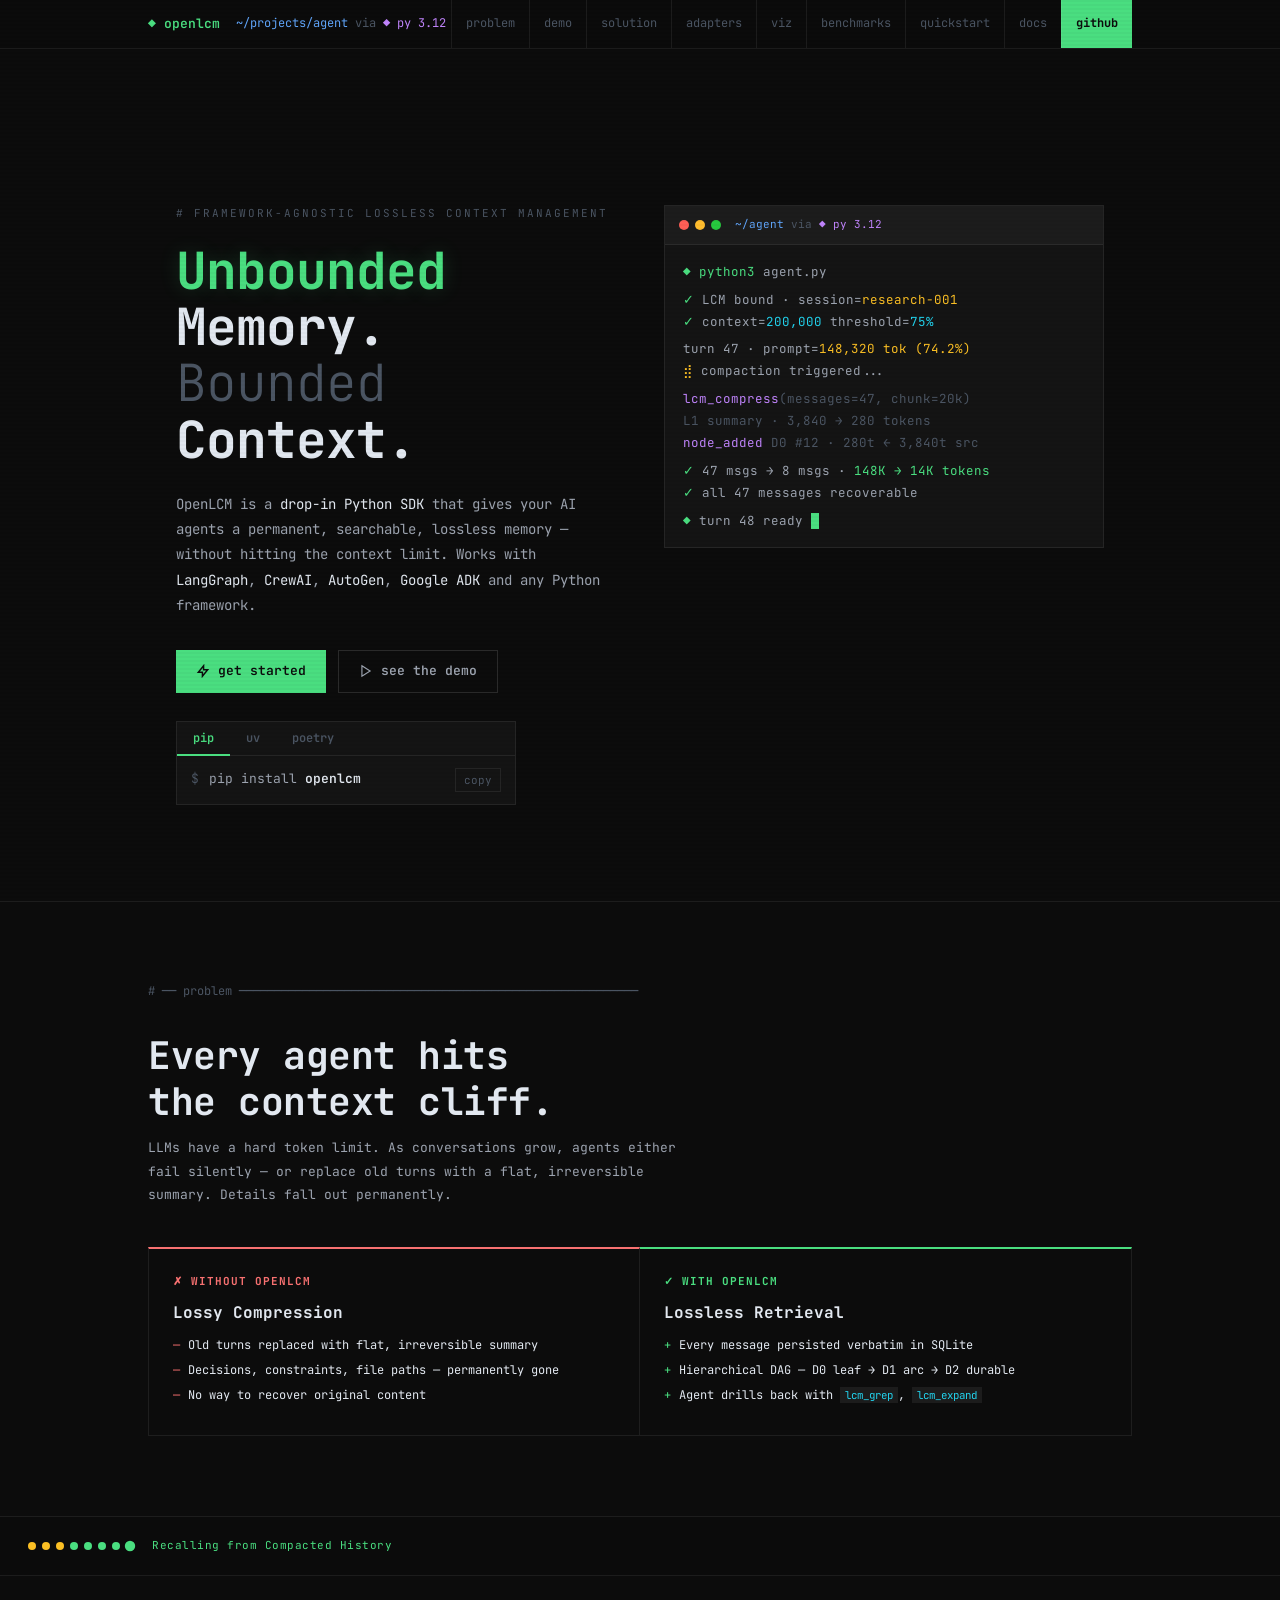
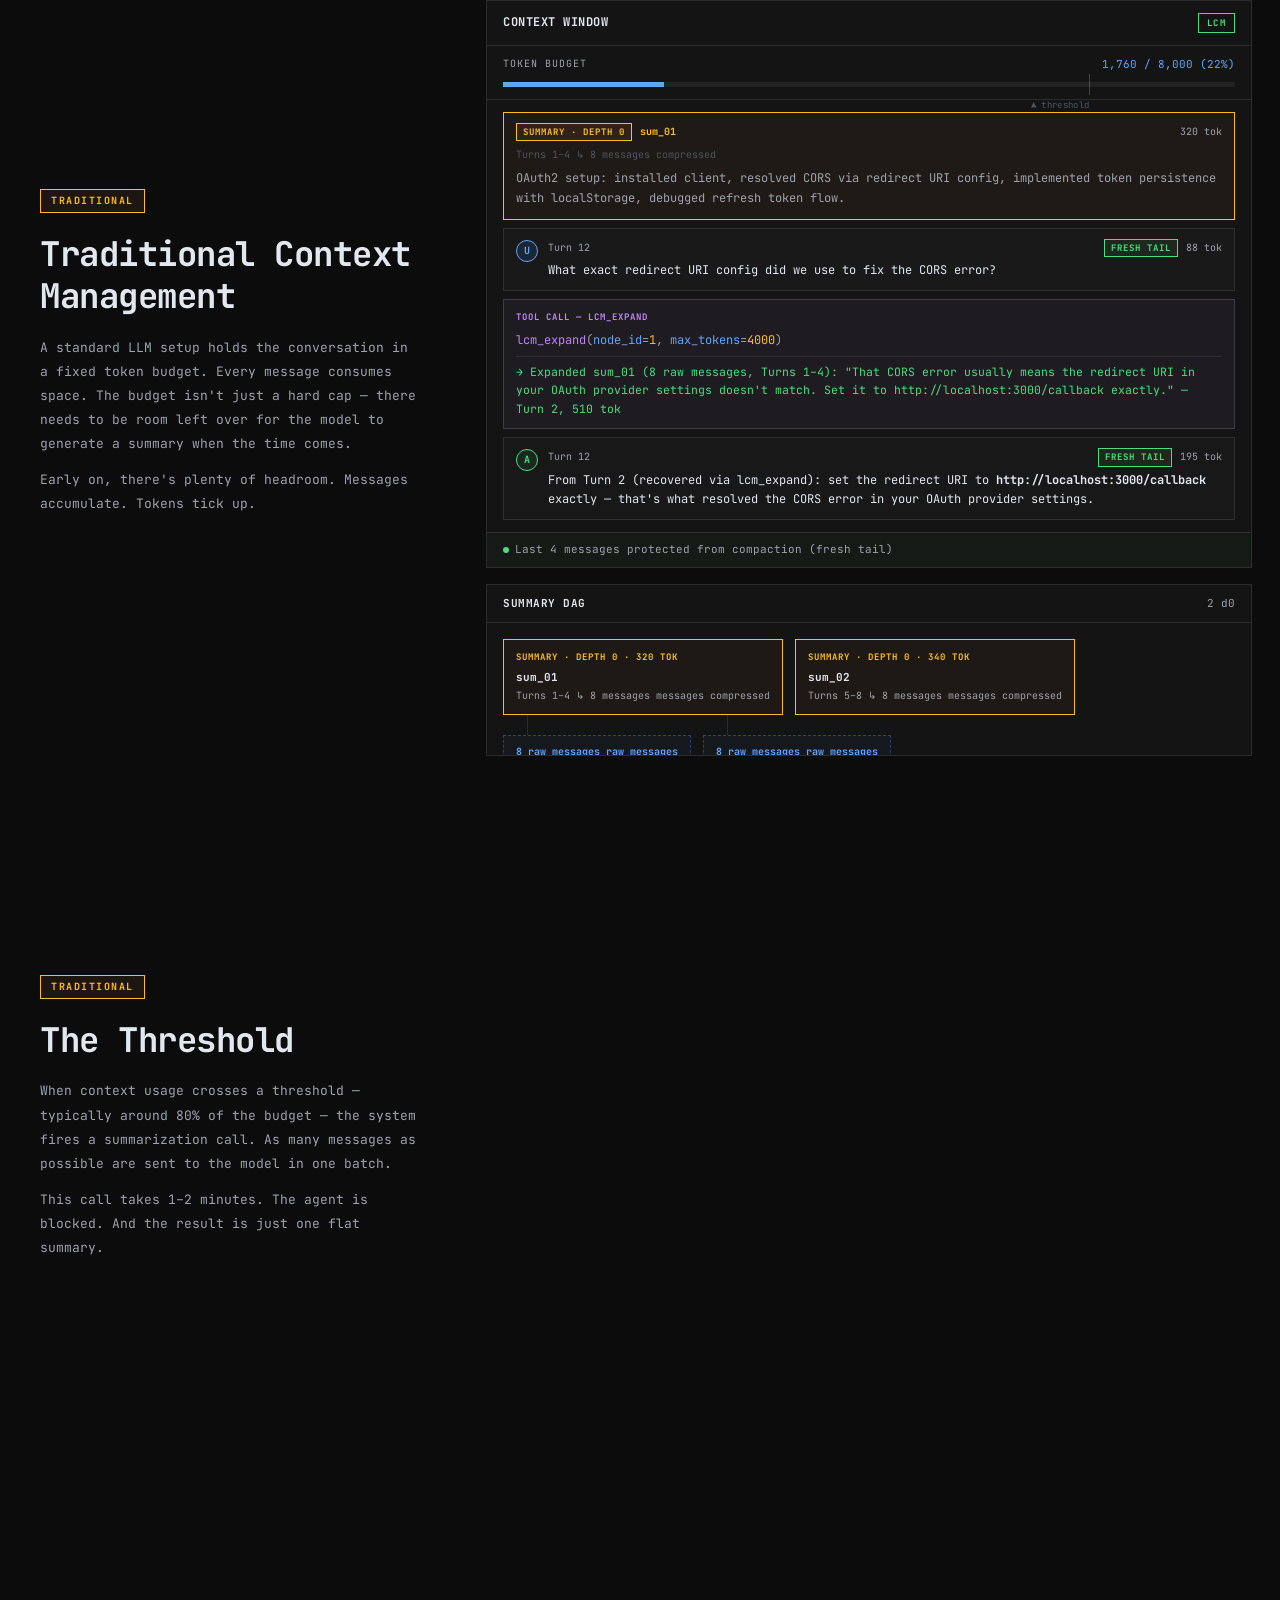
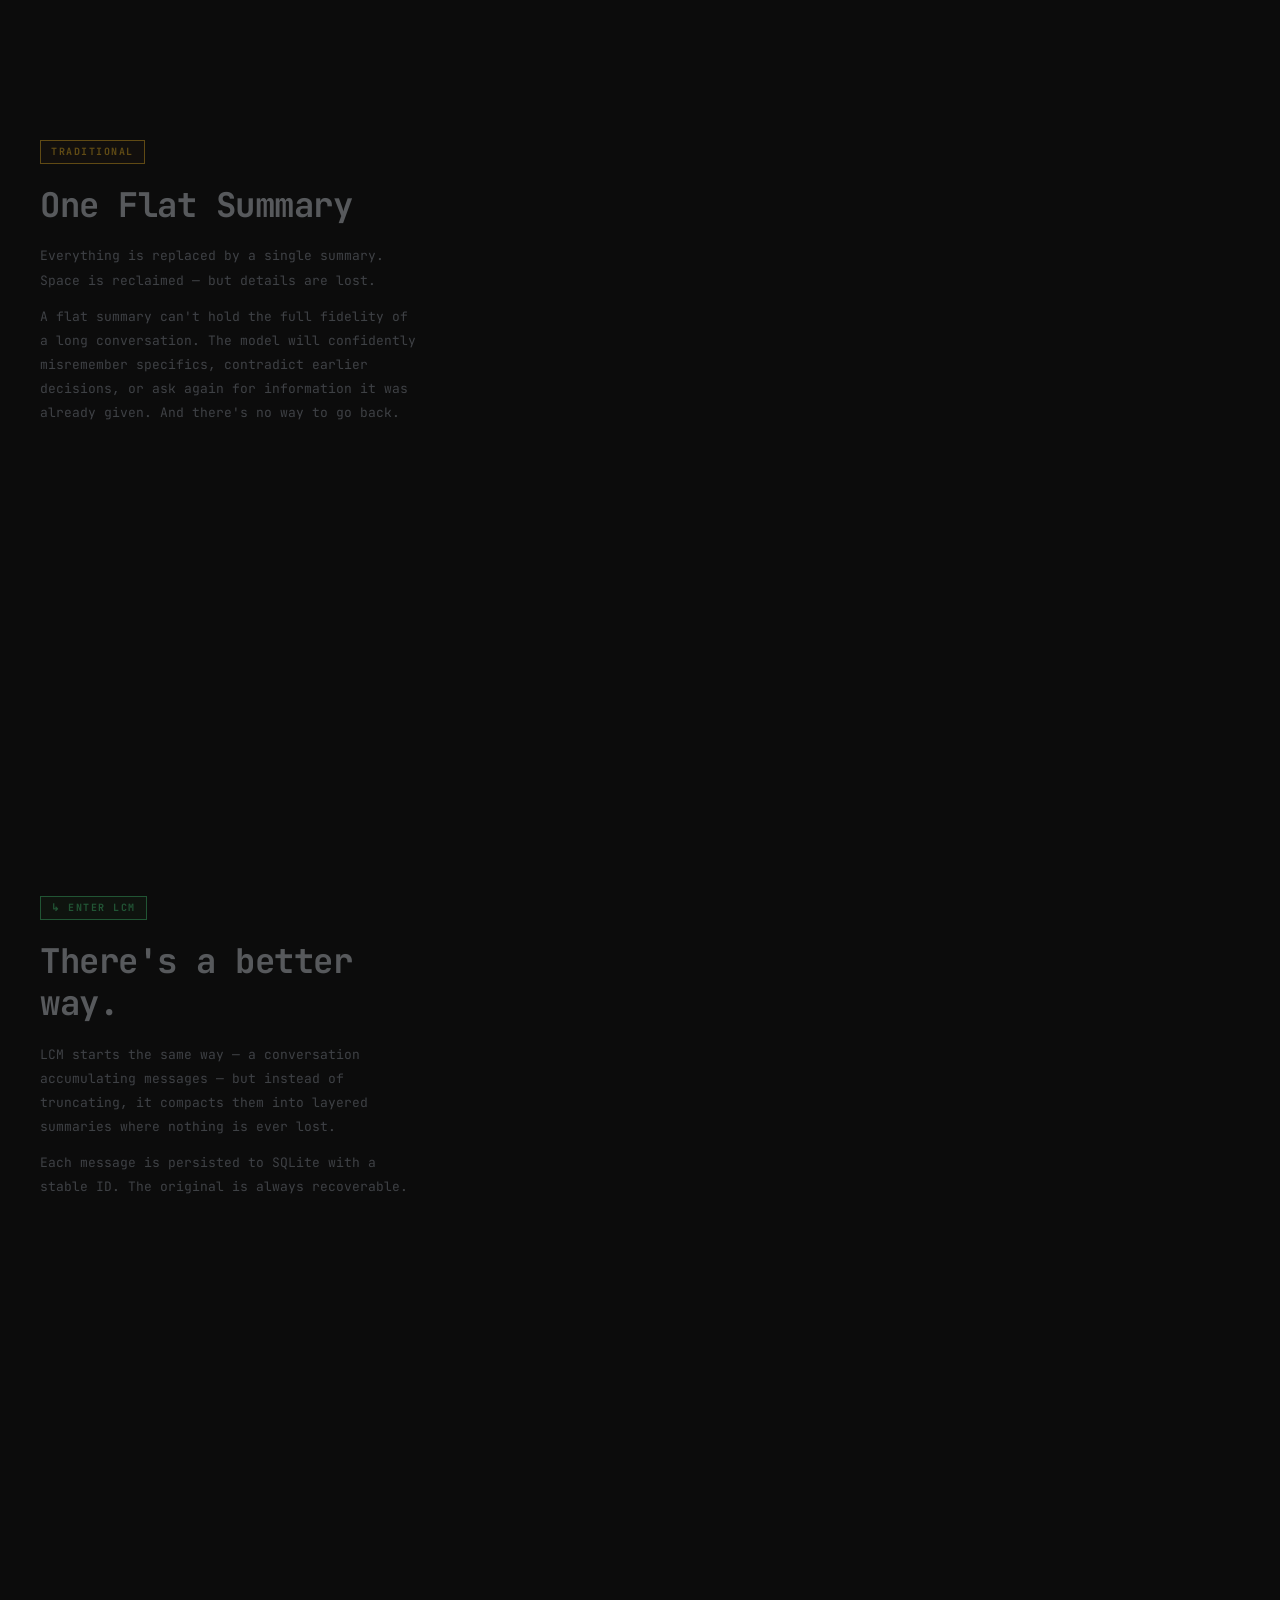
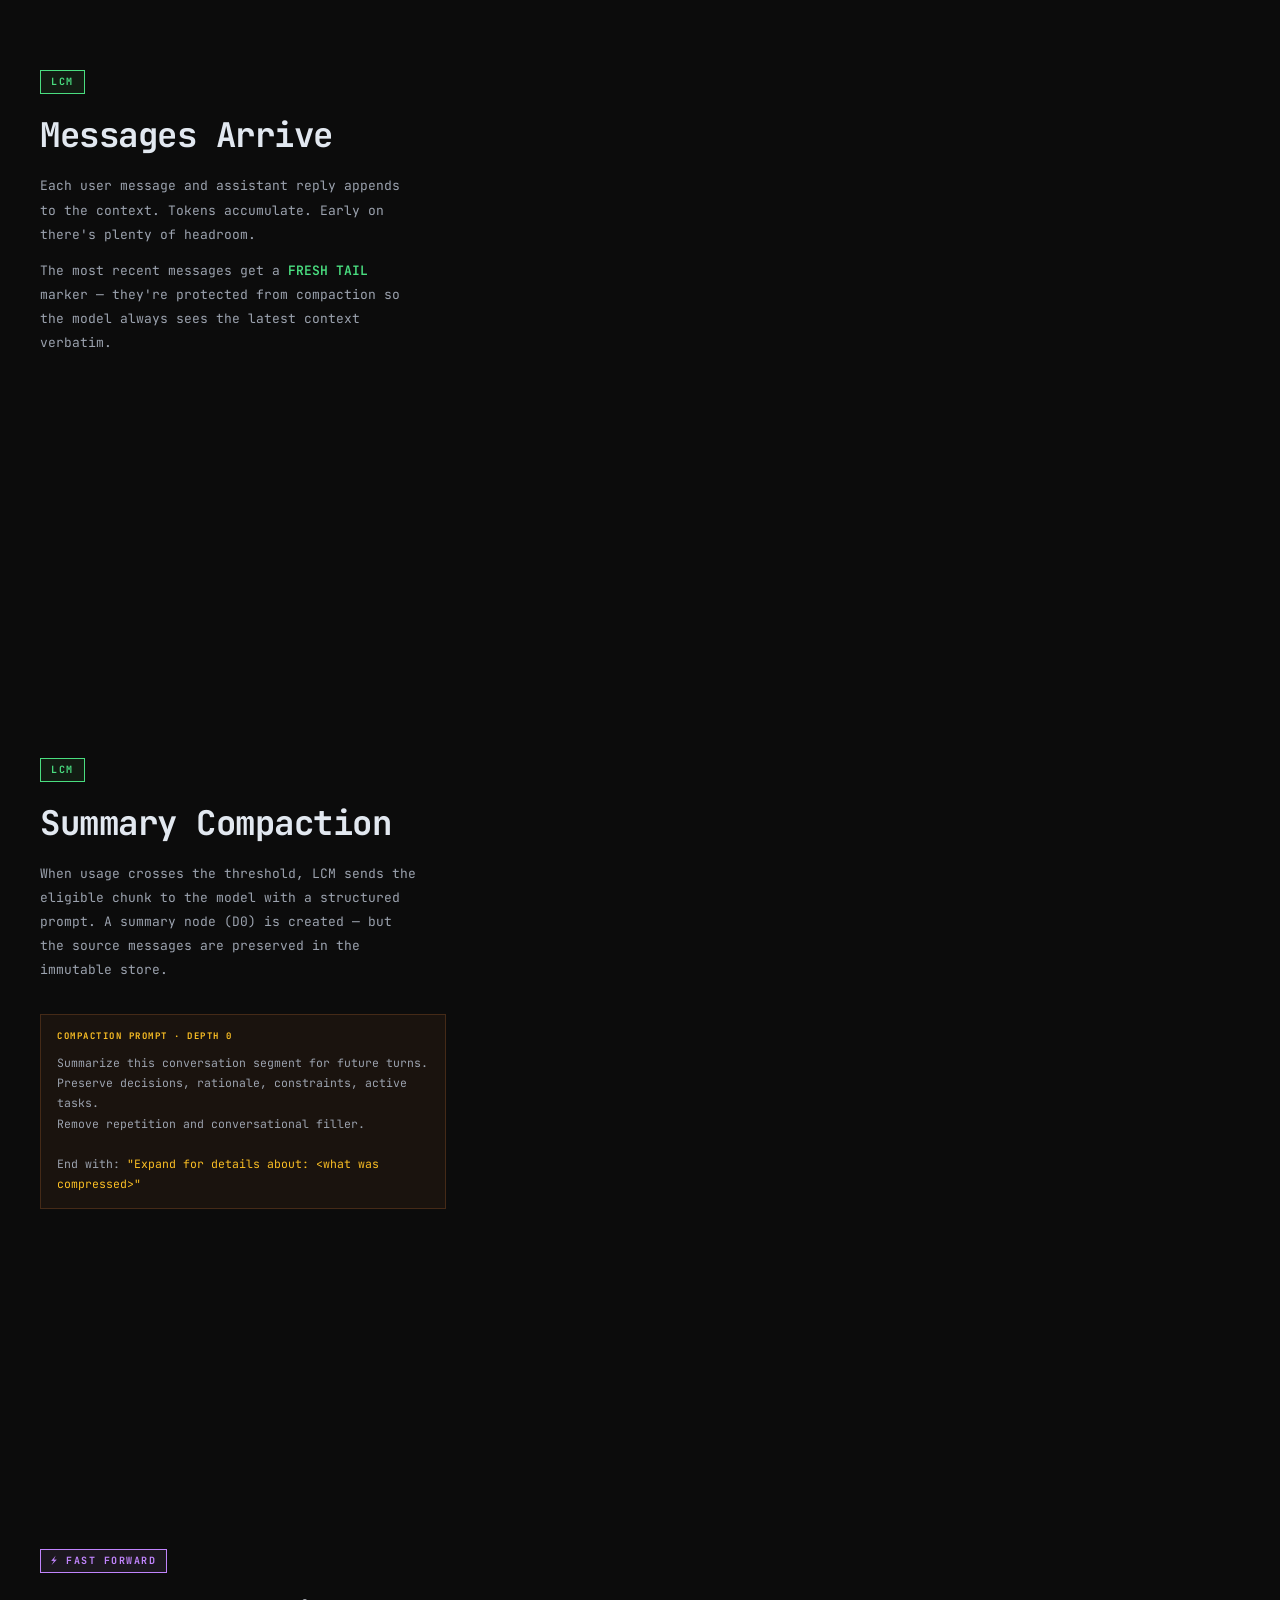
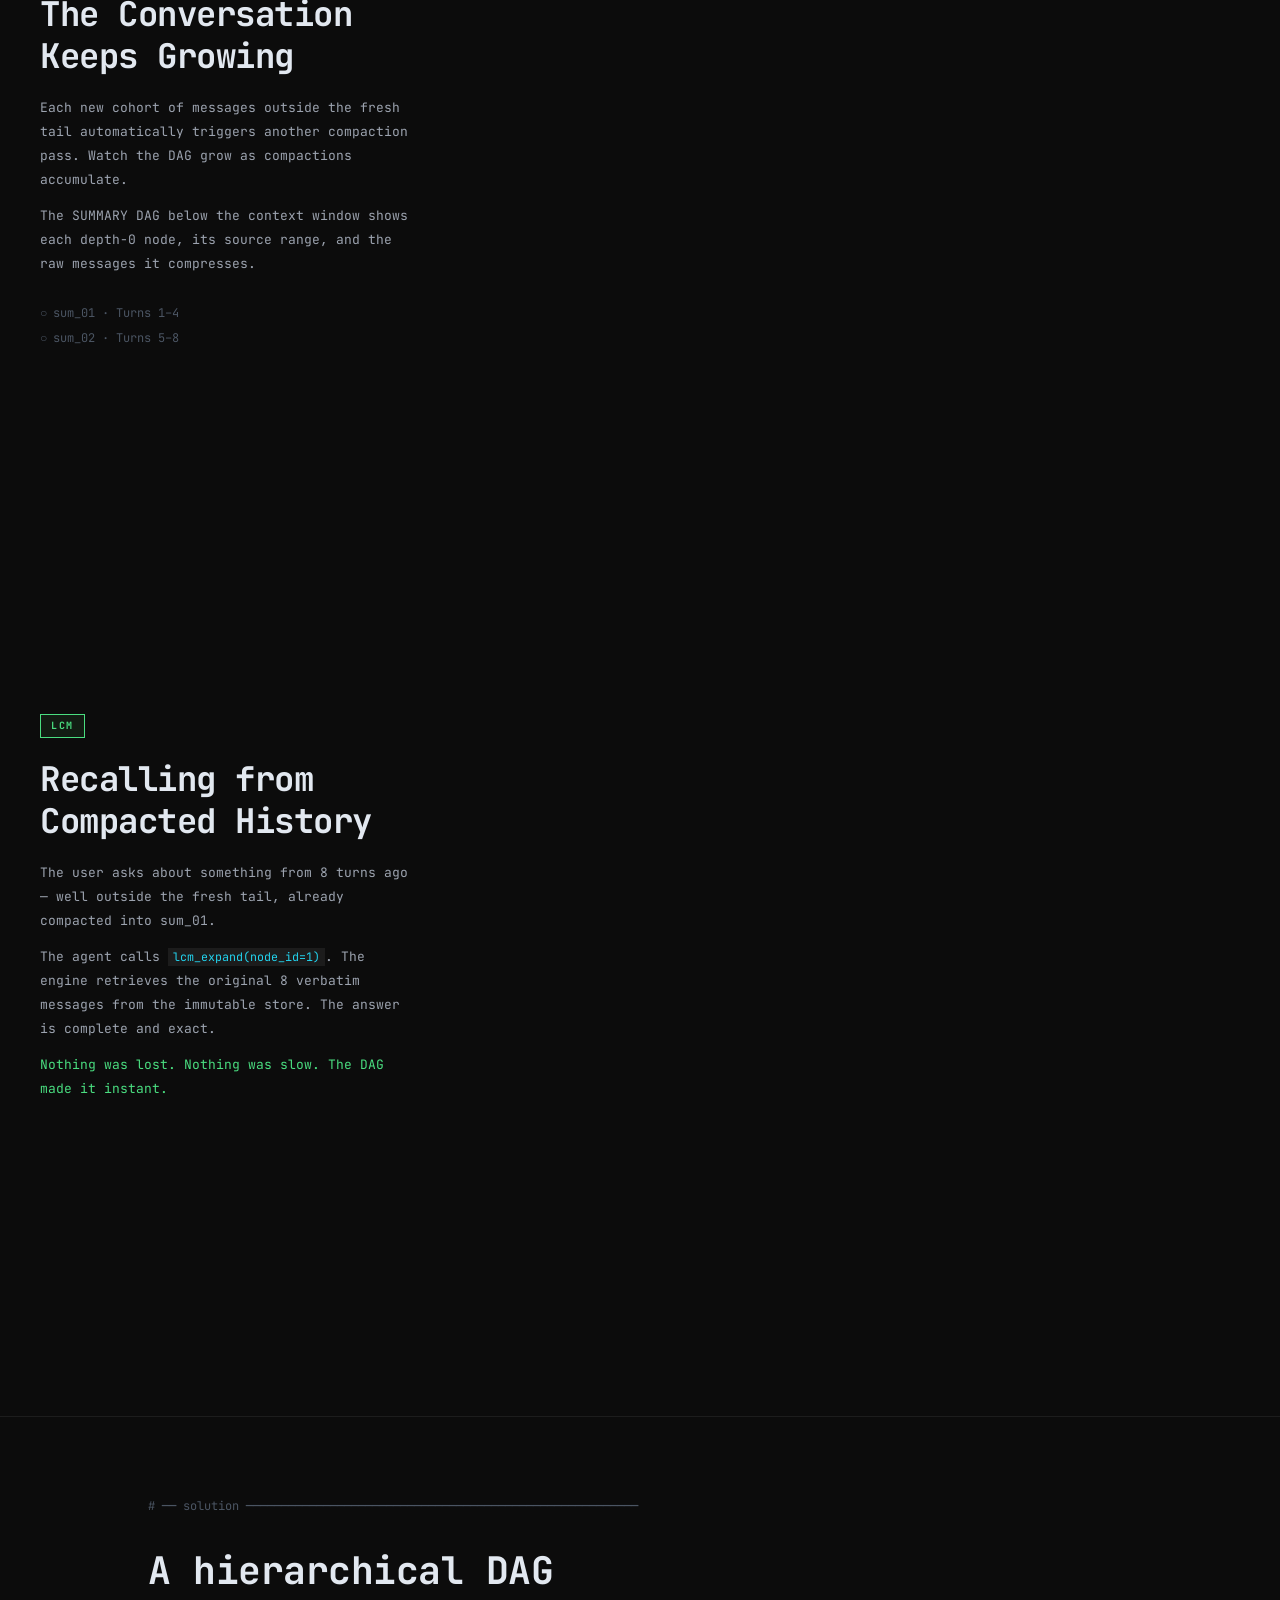
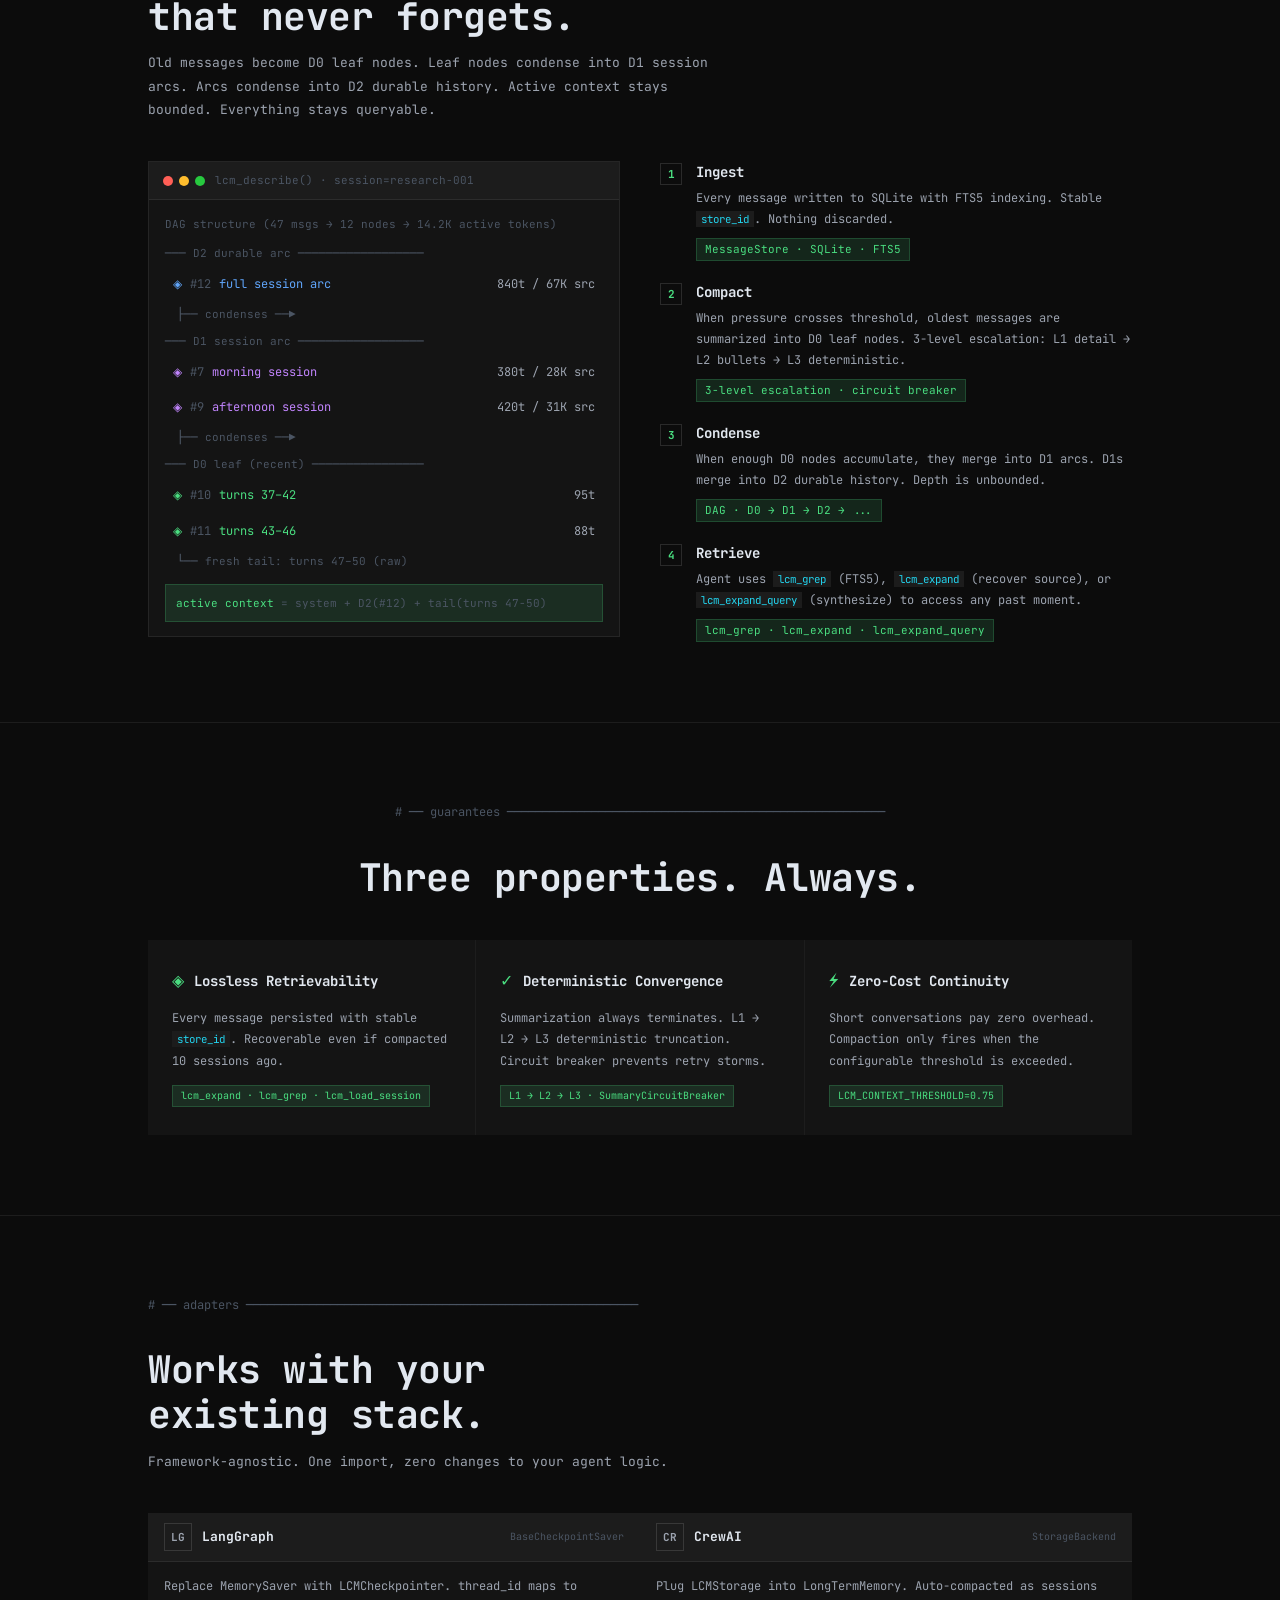
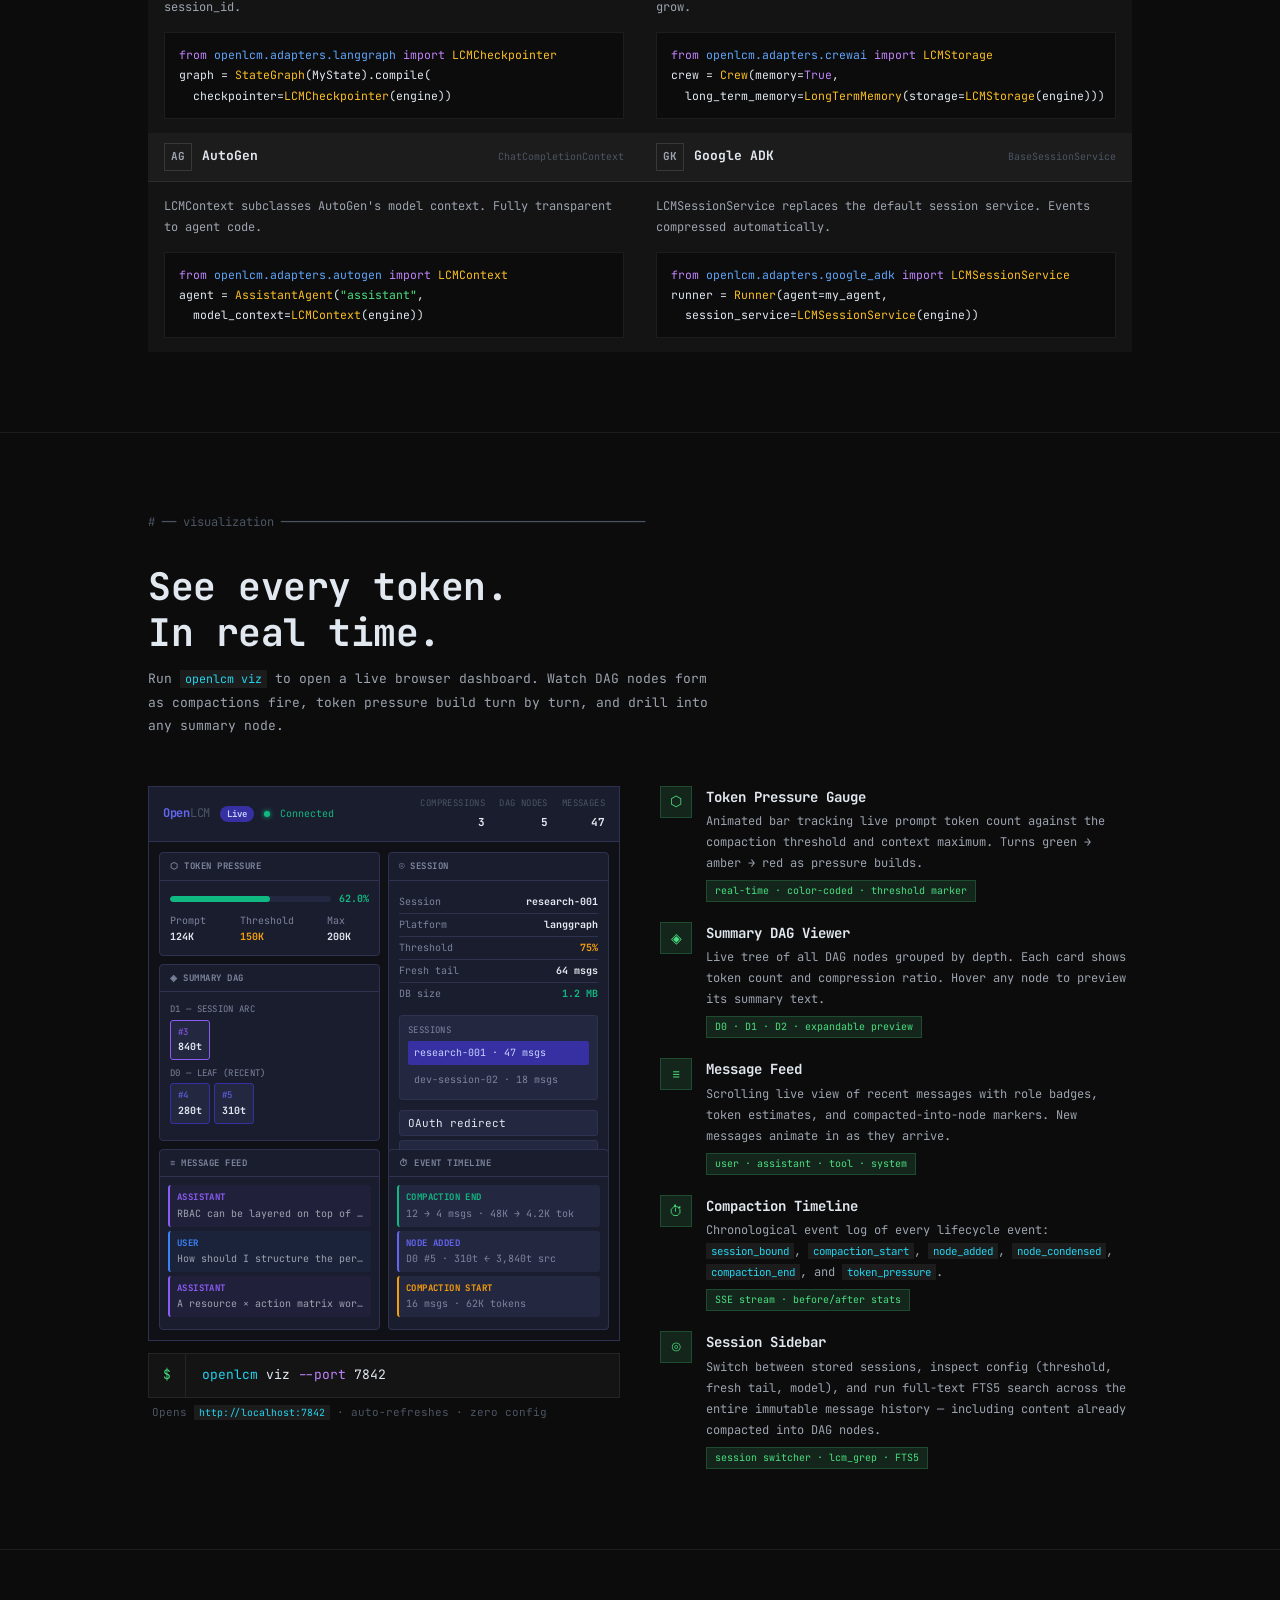
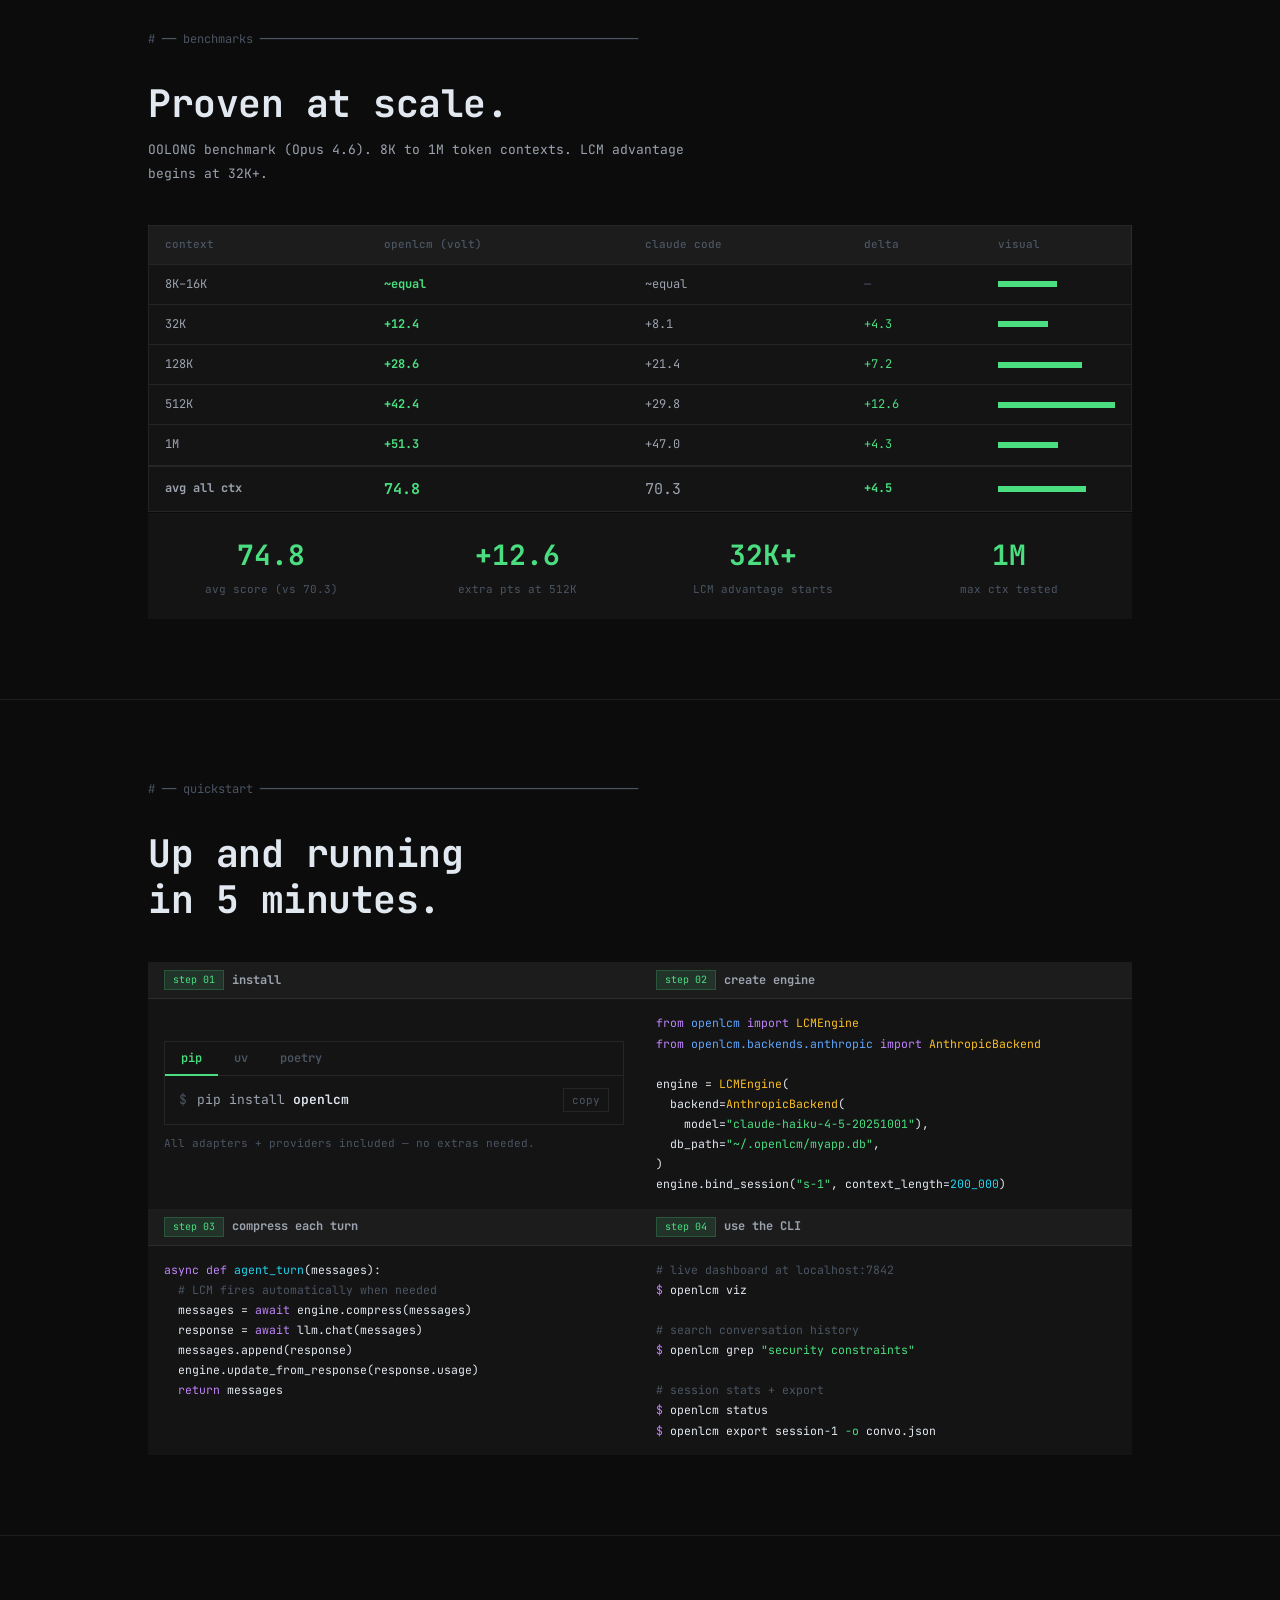
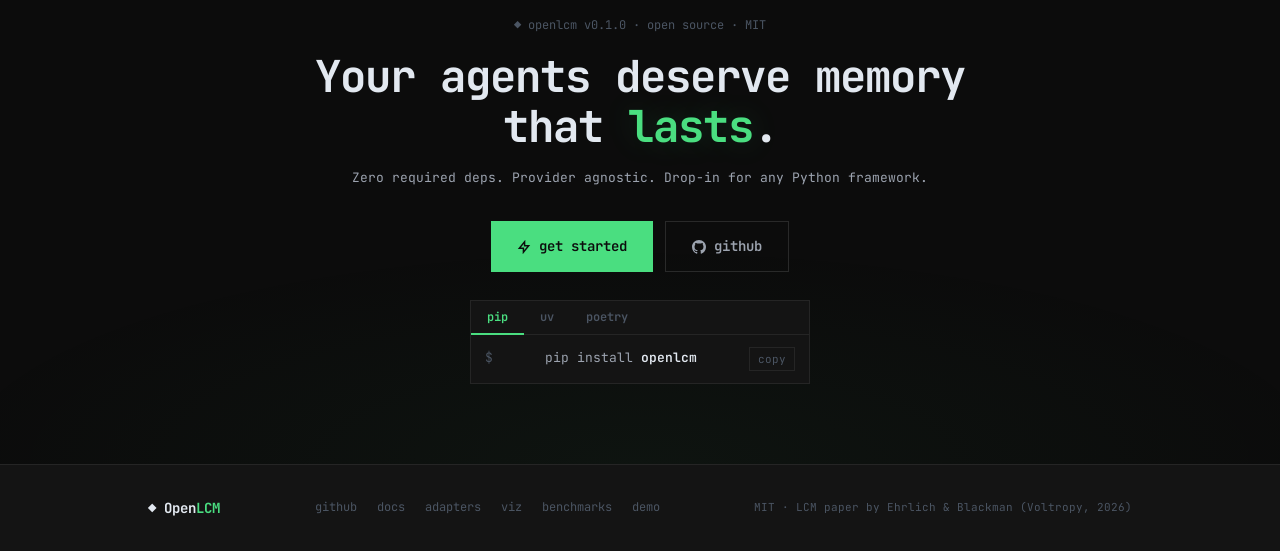
==== commit e426e2da: "feat: tabbed install widget, GitHub Pages URL, docs page - Replace plain install strips with pip/uv/" ====
--- a/index.html
+++ b/index.html
@@ -18,13 +18,13 @@
       --red:       #F87171; --cyan:#22D3EE;
       --mono:      'JetBrains Mono','SF Mono','Fira Code',monospace;
       --easing:    cubic-bezier(0.16,1,0.3,1);
-      /* Demo panel — exact losslesscontext.ai palette */
-      --d-bg:      #0d1117; --d-surface:#161b22; --d-border:#30363d;
-      --d-text:    #e6edf3; --d-muted:#7d8590; --d-dim:#484f58;
-      --d-user:    #388bfd; --d-asst:#3fb950; --d-tool:#d2a8ff;
-      --d-sum:     #f0883e; --d-sum-d1:#ff7b72;
-      --d-fresh:   #56d364; --d-budget:#388bfd;
-      --d-warn:    #f0883e; --d-over:#ff7b72;
+      /* Demo panel — unified with main site palette */
+      --d-bg:      #0C0C0C; --d-surface:#141414; --d-border:rgba(255,255,255,0.10);
+      --d-text:    #E2E8F0; --d-muted:#9CA3AF; --d-dim:#4B5563;
+      --d-user:    #60A5FA; --d-asst:#4ADE80; --d-tool:#C084FC;
+      --d-sum:     #FBBF24; --d-sum-d1:#F87171;
+      --d-fresh:   #4ADE80; --d-budget:#60A5FA;
+      --d-warn:    #FBBF24; --d-over:#F87171;
     }
     *,*::before,*::after{box-sizing:border-box;margin:0;padding:0}
     html{scroll-behavior:smooth}
@@ -70,10 +70,20 @@
     .btn-green:hover{box-shadow:0 0 20px var(--green-glow);transform:translateY(-1px)}
     .btn-ghost{background:transparent;color:var(--fg-muted);border:1px solid var(--border-2)}
     .btn-ghost:hover{color:var(--fg);border-color:var(--fg-dim)}
-    .hero-install{margin-top:24px;display:flex;align-items:center;background:var(--bg-2);border:1px solid var(--border);width:fit-content}
-    .hero-install-prompt{padding:10px 14px;color:var(--green);font-size:13px;border-right:1px solid var(--border)}
-    .hero-install-cmd{padding:10px 16px;color:var(--fg-muted);font-size:13px}
-    .cmd-pkg{color:var(--fg)}
+    /* Tabbed install widget */
+    .install-widget{margin-top:28px;background:var(--bg-2);border:1px solid var(--border);width:fit-content;min-width:340px}
+    .install-tabs{display:flex;border-bottom:1px solid var(--border)}
+    .install-tab{padding:8px 16px;font-family:var(--mono);font-size:12px;font-weight:600;color:var(--fg-dim);cursor:pointer;border:none;background:none;border-bottom:2px solid transparent;margin-bottom:-1px;transition:color .15s,border-color .15s}
+    .install-tab:hover{color:var(--fg)}
+    .install-tab.active{color:var(--green);border-bottom-color:var(--green)}
+    .install-cmd-row{display:flex;align-items:center;padding:12px 14px;gap:10px}
+    .install-prompt{color:var(--fg-dim);font-size:13px;flex-shrink:0}
+    .install-cmd-text{color:var(--fg-muted);font-size:13px;flex:1}
+    .install-cmd-text .pkg{color:var(--fg);font-weight:600}
+    .install-copy{background:none;border:1px solid var(--border);color:var(--fg-dim);padding:4px 8px;font-family:var(--mono);font-size:11px;cursor:pointer;transition:color .15s,border-color .15s,background .15s;flex-shrink:0}
+    .install-copy:hover{color:var(--green);border-color:var(--green);background:var(--green-dim)}
+    .install-copy.copied{color:var(--green);border-color:var(--green);background:var(--green-dim)}
+    .cmd-pkg{color:var(--fg);font-weight:600}
 
     /* Terminal widget */
     .term-window{background:var(--bg-2);border:1px solid var(--border);overflow:hidden}
@@ -198,13 +208,14 @@
        Right: CONTEXT WINDOW panel is sticky
     ════════════════════════════════════════════════════════════════ */
 
-    .demo-wrap{border-top:1px solid var(--border);background:var(--d-bg)}
+    .demo-wrap{border-top:1px solid var(--border);background:var(--bg)}
 
     /* Chapter dots progress indicator */
     .demo-chapter-dots{
       display:flex;gap:6px;padding:20px 28px;
       position:sticky;top:48px;z-index:50;
-      background:var(--d-bg);border-bottom:1px solid var(--d-border);
+      background:rgba(12,12,12,.97);border-bottom:1px solid var(--border);
+      backdrop-filter:blur(12px);
       align-items:center;
     }
     .demo-dot{width:8px;height:8px;border-radius:50%;background:var(--d-dim);transition:background .3s,transform .3s;cursor:pointer}
@@ -278,15 +289,16 @@
     .chapter-sub-item{font-size:12px;color:var(--d-dim);display:flex;align-items:center;gap:6px}
     .chapter-sub-item::before{content:'○';color:var(--d-dim);flex-shrink:0}
 
-    /* Right: sticky context window panel */
+    /* Right: sticky context window panel — centered vertically */
     .demo-panel-wrap{
       flex:1;
       position:sticky;
       top:calc(48px + 48px); /* nav + dots bar */
       height:calc(100vh - 48px - 48px);
       overflow-y:auto;
-      padding:20px 28px 20px 0;
+      padding:24px 28px 24px 0;
       display:flex;flex-direction:column;gap:16px;
+      justify-content:center;
     }
 
     /* ── CONTEXT WINDOW panel ──────────────────────────────────────── */
@@ -594,9 +606,17 @@
           <a href="#quickstart" class="btn btn-green"><svg width="14" height="14" fill="none" viewBox="0 0 24 24" stroke="currentColor" stroke-width="2.5"><path d="M13 10V3L4 14h7v7l9-11h-7z"/></svg>get started</a>
           <a href="#demo" class="btn btn-ghost"><svg width="14" height="14" fill="none" viewBox="0 0 24 24" stroke="currentColor" stroke-width="2"><polygon points="5 3 19 12 5 21 5 3"/></svg>see the demo</a>
         </div>
-        <div class="hero-install reveal r4">
-          <div class="hero-install-prompt">$</div>
-          <div class="hero-install-cmd">pip install <span class="cmd-pkg">openlcm</span></div>
+        <div class="install-widget reveal r4" id="hero-install">
+          <div class="install-tabs">
+            <button class="install-tab active" onclick="switchTab('hero','pip',this)">pip</button>
+            <button class="install-tab" onclick="switchTab('hero','uv',this)">uv</button>
+            <button class="install-tab" onclick="switchTab('hero','poetry',this)">poetry</button>
+          </div>
+          <div class="install-cmd-row">
+            <span class="install-prompt">$</span>
+            <span class="install-cmd-text" id="hero-cmd">pip install <span class="pkg">openlcm</span></span>
+            <button class="install-copy" onclick="copyCmd('hero-cmd',this)" title="Copy">copy</button>
+          </div>
         </div>
       </div>
       <div class="reveal r2">
@@ -1097,7 +1117,7 @@
       <h2 class="cli-title">Up and running<br/>in 5 minutes.</h2>
     </div>
     <div class="qs-grid reveal">
-      <div class="qs-cell"><div class="qs-head"><div class="qs-step">step 01</div><div class="qs-title">install</div></div><div class="qs-code"><span class="cs-cmt"># all adapters + providers included</span><br/><span class="cs-kw">$</span> pip install openlcm<br/><br/><span class="cs-cmt"># LangGraph, AutoGen, CrewAI, ADK,</span><br/><span class="cs-cmt"># LlamaIndex, Haystack, OpenAI,</span><br/><span class="cs-cmt"># Anthropic, Gemini — all in one</span></div></div>
+      <div class="qs-cell"><div class="qs-head"><div class="qs-step">step 01</div><div class="qs-title">install</div></div><div style="padding:14px 16px"><div class="install-widget" id="qs-install" style="min-width:0;width:100%"><div class="install-tabs"><button class="install-tab active" onclick="switchTab('qs','pip',this)">pip</button><button class="install-tab" onclick="switchTab('qs','uv',this)">uv</button><button class="install-tab" onclick="switchTab('qs','poetry',this)">poetry</button></div><div class="install-cmd-row"><span class="install-prompt">$</span><span class="install-cmd-text" id="qs-cmd">pip install <span class="pkg">openlcm</span></span><button class="install-copy" onclick="copyCmd('qs-cmd',this)">copy</button></div></div><div style="font-size:11px;color:var(--fg-dim);margin-top:10px">All adapters + providers included — no extras needed.</div></div></div>
       <div class="qs-cell"><div class="qs-head"><div class="qs-step">step 02</div><div class="qs-title">create engine</div></div><div class="qs-code"><span class="cs-kw">from</span> <span class="cs-imp">openlcm</span> <span class="cs-kw">import</span> <span class="cs-cls">LCMEngine</span><br/><span class="cs-kw">from</span> <span class="cs-imp">openlcm.backends.anthropic</span> <span class="cs-kw">import</span> <span class="cs-cls">AnthropicBackend</span><br/><br/>engine = <span class="cs-cls">LCMEngine</span>(<br/>&nbsp;&nbsp;backend=<span class="cs-cls">AnthropicBackend</span>(<br/>&nbsp;&nbsp;&nbsp;&nbsp;model=<span class="cs-str">"claude-haiku-4-5-20251001"</span>),<br/>&nbsp;&nbsp;db_path=<span class="cs-str">"~/.openlcm/myapp.db"</span>,<br/>)<br/>engine.bind_session(<span class="cs-str">"s-1"</span>, context_length=<span class="cs-fn">200_000</span>)</div></div>
       <div class="qs-cell"><div class="qs-head"><div class="qs-step">step 03</div><div class="qs-title">compress each turn</div></div><div class="qs-code"><span class="cs-kw">async def</span> <span class="cs-fn">agent_turn</span>(messages):<br/>&nbsp;&nbsp;<span class="cs-cmt"># LCM fires automatically when needed</span><br/>&nbsp;&nbsp;messages = <span class="cs-kw">await</span> engine.compress(messages)<br/>&nbsp;&nbsp;response = <span class="cs-kw">await</span> llm.chat(messages)<br/>&nbsp;&nbsp;messages.append(response)<br/>&nbsp;&nbsp;engine.update_from_response(response.usage)<br/>&nbsp;&nbsp;<span class="cs-kw">return</span> messages</div></div>
       <div class="qs-cell"><div class="qs-head"><div class="qs-step">step 04</div><div class="qs-title">use the CLI</div></div><div class="qs-code"><span class="cs-cmt"># live dashboard at localhost:7842</span><br/><span class="cs-kw">$</span> openlcm viz<br/><br/><span class="cs-cmt"># search conversation history</span><br/><span class="cs-kw">$</span> openlcm grep <span class="cs-str">"security constraints"</span><br/><br/><span class="cs-cmt"># session stats + export</span><br/><span class="cs-kw">$</span> openlcm status<br/><span class="cs-kw">$</span> openlcm export session-1 <span class="cs-str">-o</span> convo.json</div></div>
@@ -1116,7 +1136,18 @@
         <a href="#quickstart" class="btn btn-green" style="font-size:14px;padding:13px 26px"><svg width="14" height="14" fill="none" viewBox="0 0 24 24" stroke="currentColor" stroke-width="2.5"><path d="M13 10V3L4 14h7v7l9-11h-7z"/></svg>get started</a>
         <a href="https://github.com/akshay-eng/OpenLCM" class="btn btn-ghost" style="font-size:14px;padding:13px 26px" target="_blank" rel="noopener"><svg width="14" height="14" viewBox="0 0 24 24" fill="currentColor"><path d="M12 0c-6.626 0-12 5.373-12 12 0 5.302 3.438 9.8 8.207 11.387.599.111.793-.261.793-.577v-2.234c-3.338.726-4.033-1.416-4.033-1.416-.546-1.387-1.333-1.756-1.333-1.756-1.089-.745.083-.729.083-.729 1.205.084 1.839 1.237 1.839 1.237 1.07 1.834 2.807 1.304 3.492.997.107-.775.418-1.305.762-1.604-2.665-.305-5.467-1.334-5.467-5.931 0-1.311.469-2.381 1.236-3.221-.124-.303-.535-1.524.117-3.176 0 0 1.008-.322 3.301 1.23.957-.266 1.983-.399 3.003-.404 1.02.005 2.047.138 3.006.404 2.291-1.552 3.297-1.23 3.297-1.23.653 1.653.242 2.874.118 3.176.77.84 1.235 1.911 1.235 3.221 0 4.609-2.807 5.624-5.479 5.921.43.372.823 1.102.823 2.222v3.293c0 .319.192.694.801.576 4.765-1.589 8.199-6.086 8.199-11.386 0-6.627-5.373-12-12-12z"/></svg>github</a>
       </div>
-      <div class="cta-install"><div class="ci-prompt">$</div><div class="ci-cmd">pip install <span class="pkg">openlcm</span></div></div>
+      <div class="install-widget" id="cta-install" style="margin:28px auto 0;max-width:380px">
+        <div class="install-tabs">
+          <button class="install-tab active" onclick="switchTab('cta','pip',this)">pip</button>
+          <button class="install-tab" onclick="switchTab('cta','uv',this)">uv</button>
+          <button class="install-tab" onclick="switchTab('cta','poetry',this)">poetry</button>
+        </div>
+        <div class="install-cmd-row">
+          <span class="install-prompt">$</span>
+          <span class="install-cmd-text" id="cta-cmd">pip install <span class="pkg">openlcm</span></span>
+          <button class="install-copy" onclick="copyCmd('cta-cmd',this)" title="Copy">copy</button>
+        </div>
+      </div>
     </div>
   </div>
 </section>
@@ -1137,6 +1168,36 @@
 </footer>
 
 <script>
+// ── Install widget ────────────────────────────────────────────────────────
+const _CMDS = {
+  pip:    'pip install <span class="pkg">openlcm</span>',
+  uv:     'uv add <span class="pkg">openlcm</span>',
+  poetry: 'poetry add <span class="pkg">openlcm</span>',
+};
+function switchTab(widgetId, tool, btn) {
+  const cmdEl = document.getElementById(widgetId + '-cmd');
+  if (cmdEl) cmdEl.innerHTML = _CMDS[tool];
+  const widget = document.getElementById(widgetId + '-install') || btn.closest('.install-widget');
+  if (widget) widget.querySelectorAll('.install-tab').forEach(t => t.classList.remove('active'));
+  btn.classList.add('active');
+}
+function copyCmd(cmdId, btn) {
+  const el = document.getElementById(cmdId);
+  if (!el) return;
+  navigator.clipboard.writeText(el.textContent.trim()).then(() => {
+    btn.textContent = 'copied!';
+    btn.classList.add('copied');
+    setTimeout(() => { btn.textContent = 'copy'; btn.classList.remove('copied'); }, 2000);
+  }).catch(() => {
+    const r = document.createRange(); r.selectNode(el);
+    window.getSelection().removeAllRanges();
+    window.getSelection().addRange(r);
+    document.execCommand('copy');
+    btn.textContent = 'copied!';
+    setTimeout(() => { btn.textContent = 'copy'; }, 2000);
+  });
+}
+
 // ── Viz mockup live animation ─────────────────────────────────────────────
 (function(){
   const steps = [
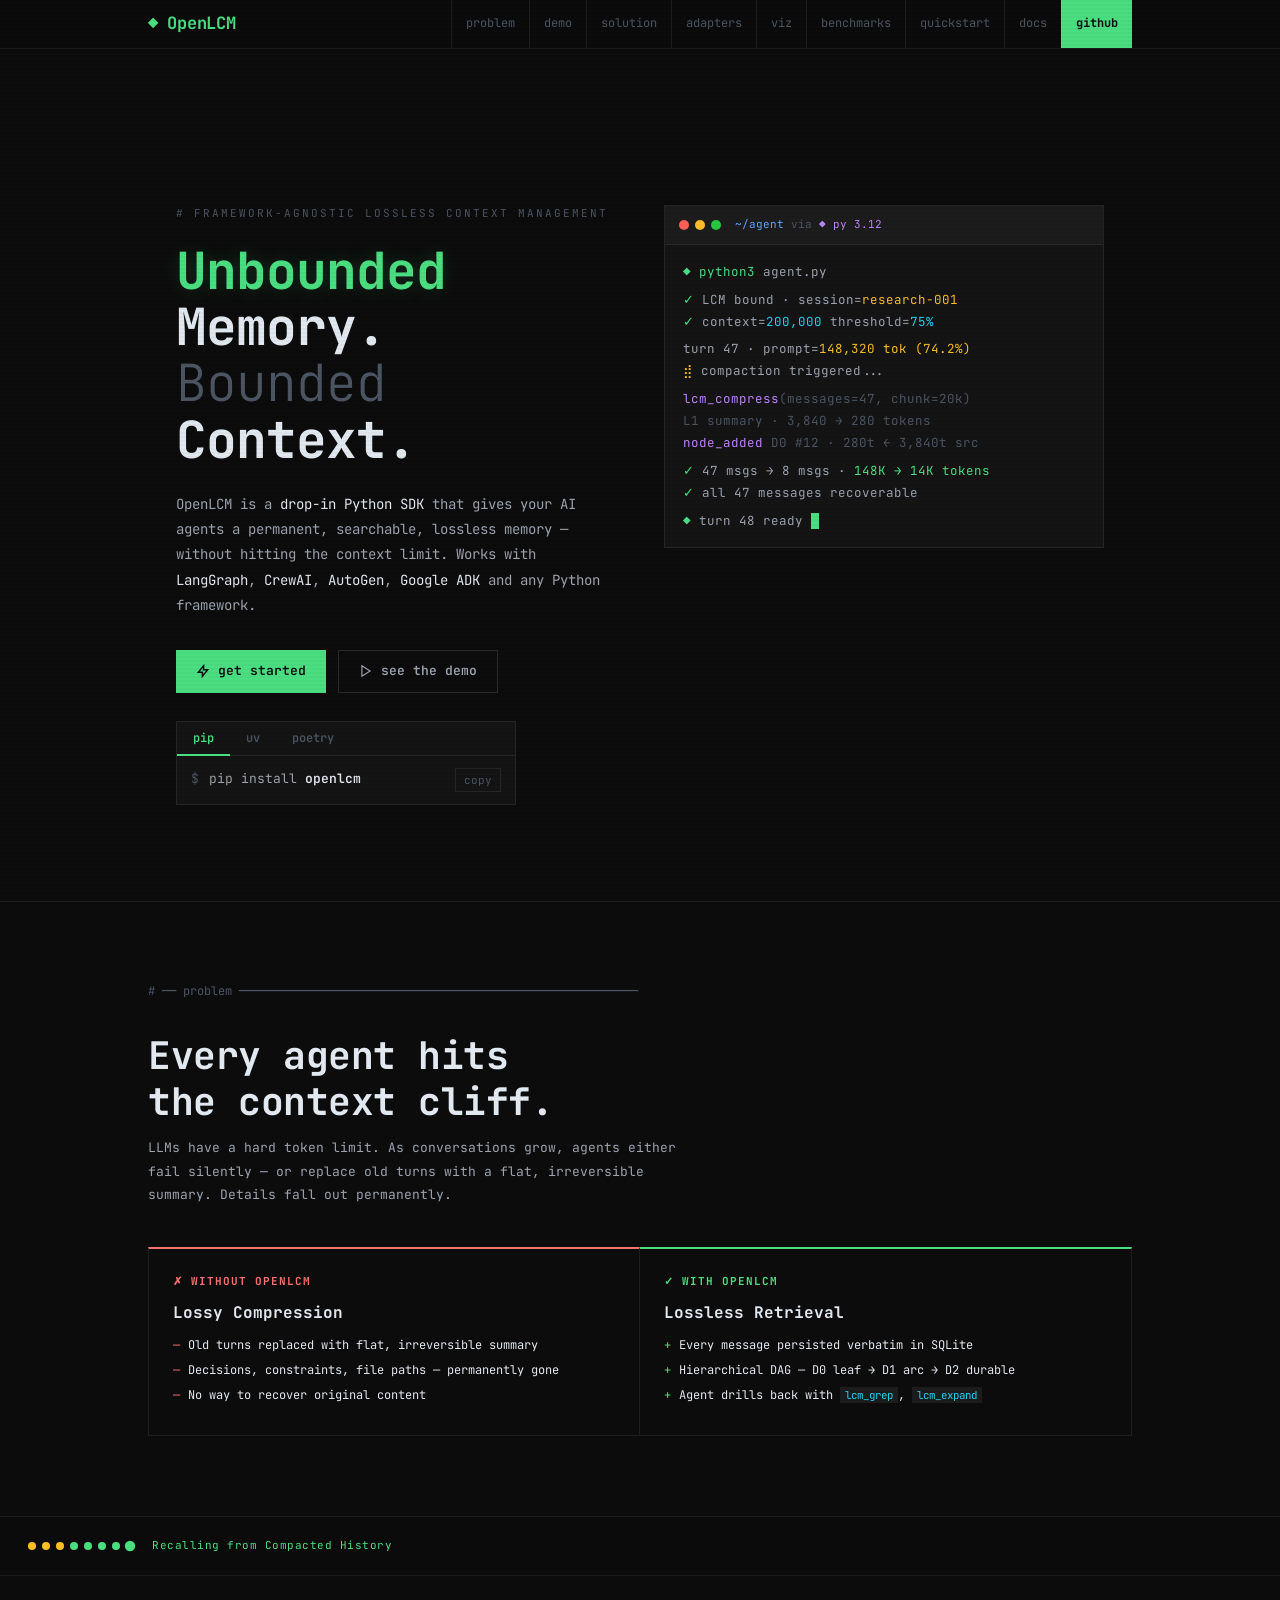
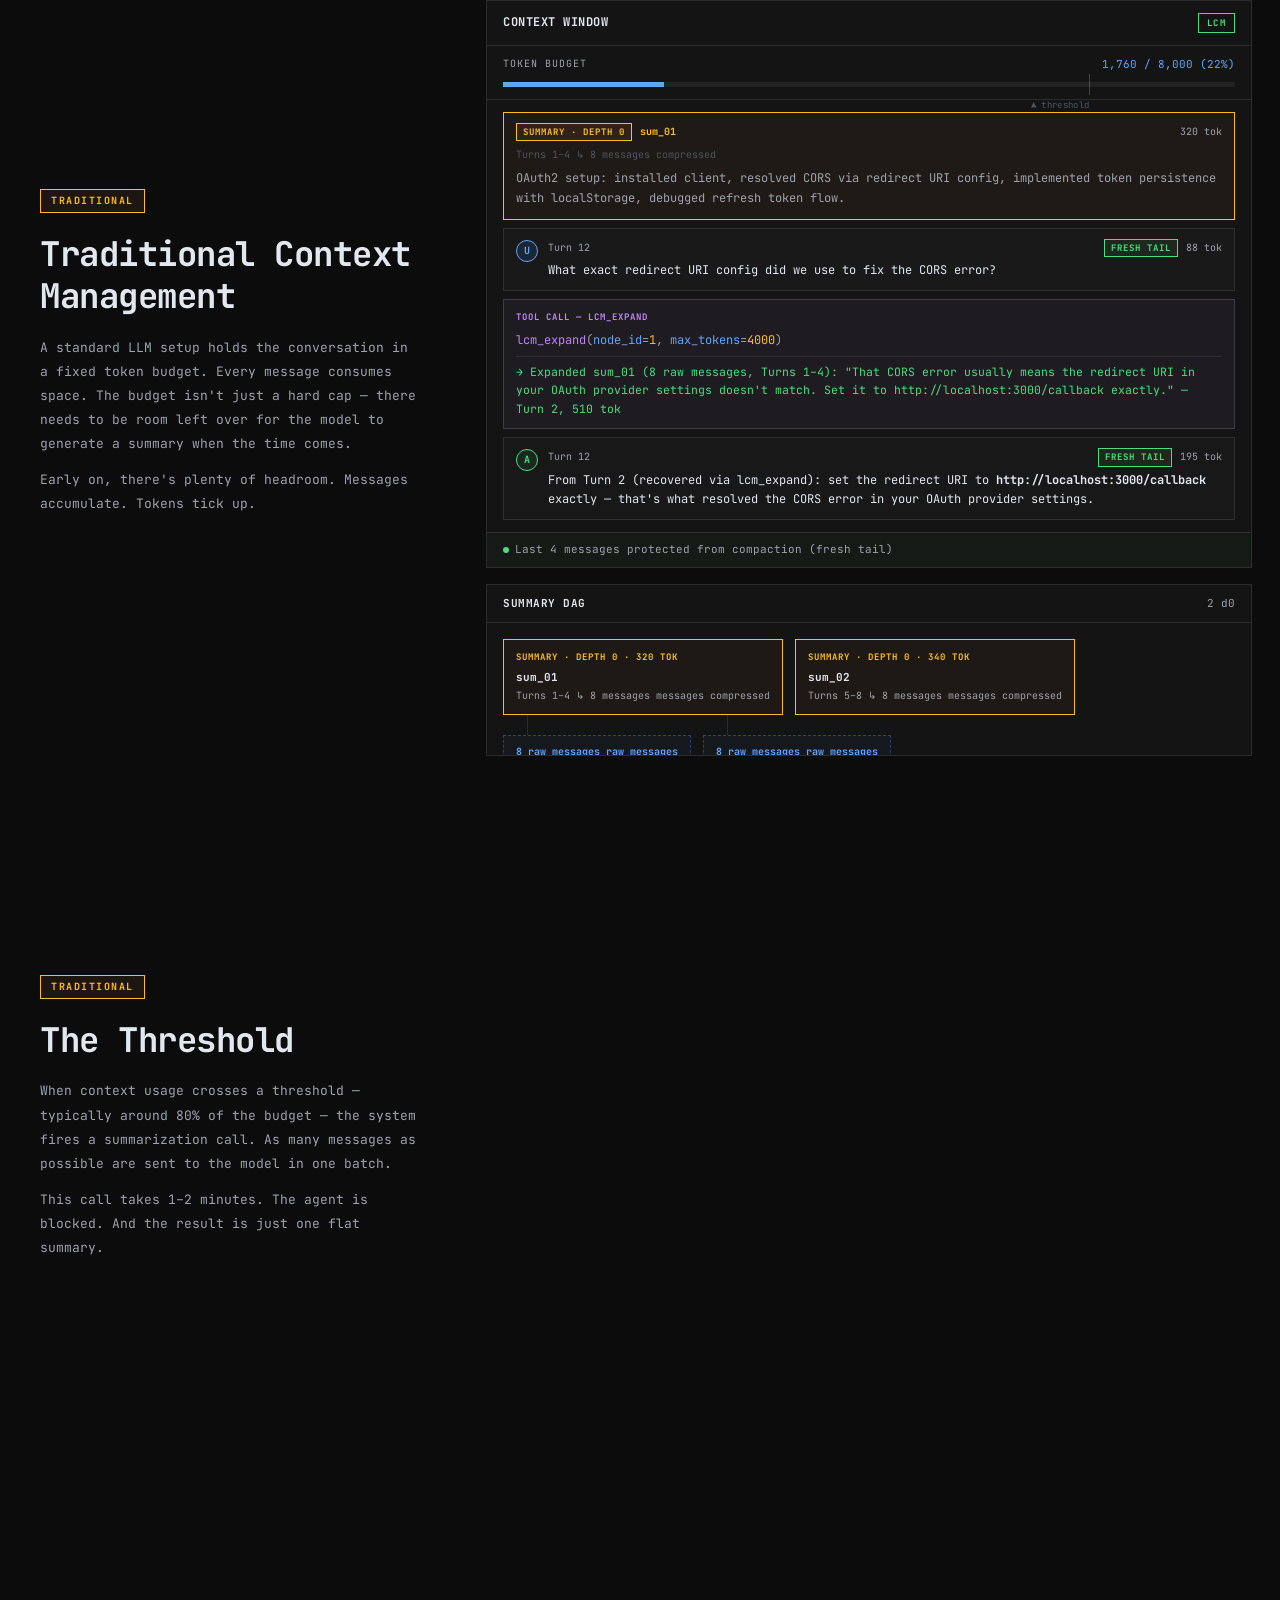
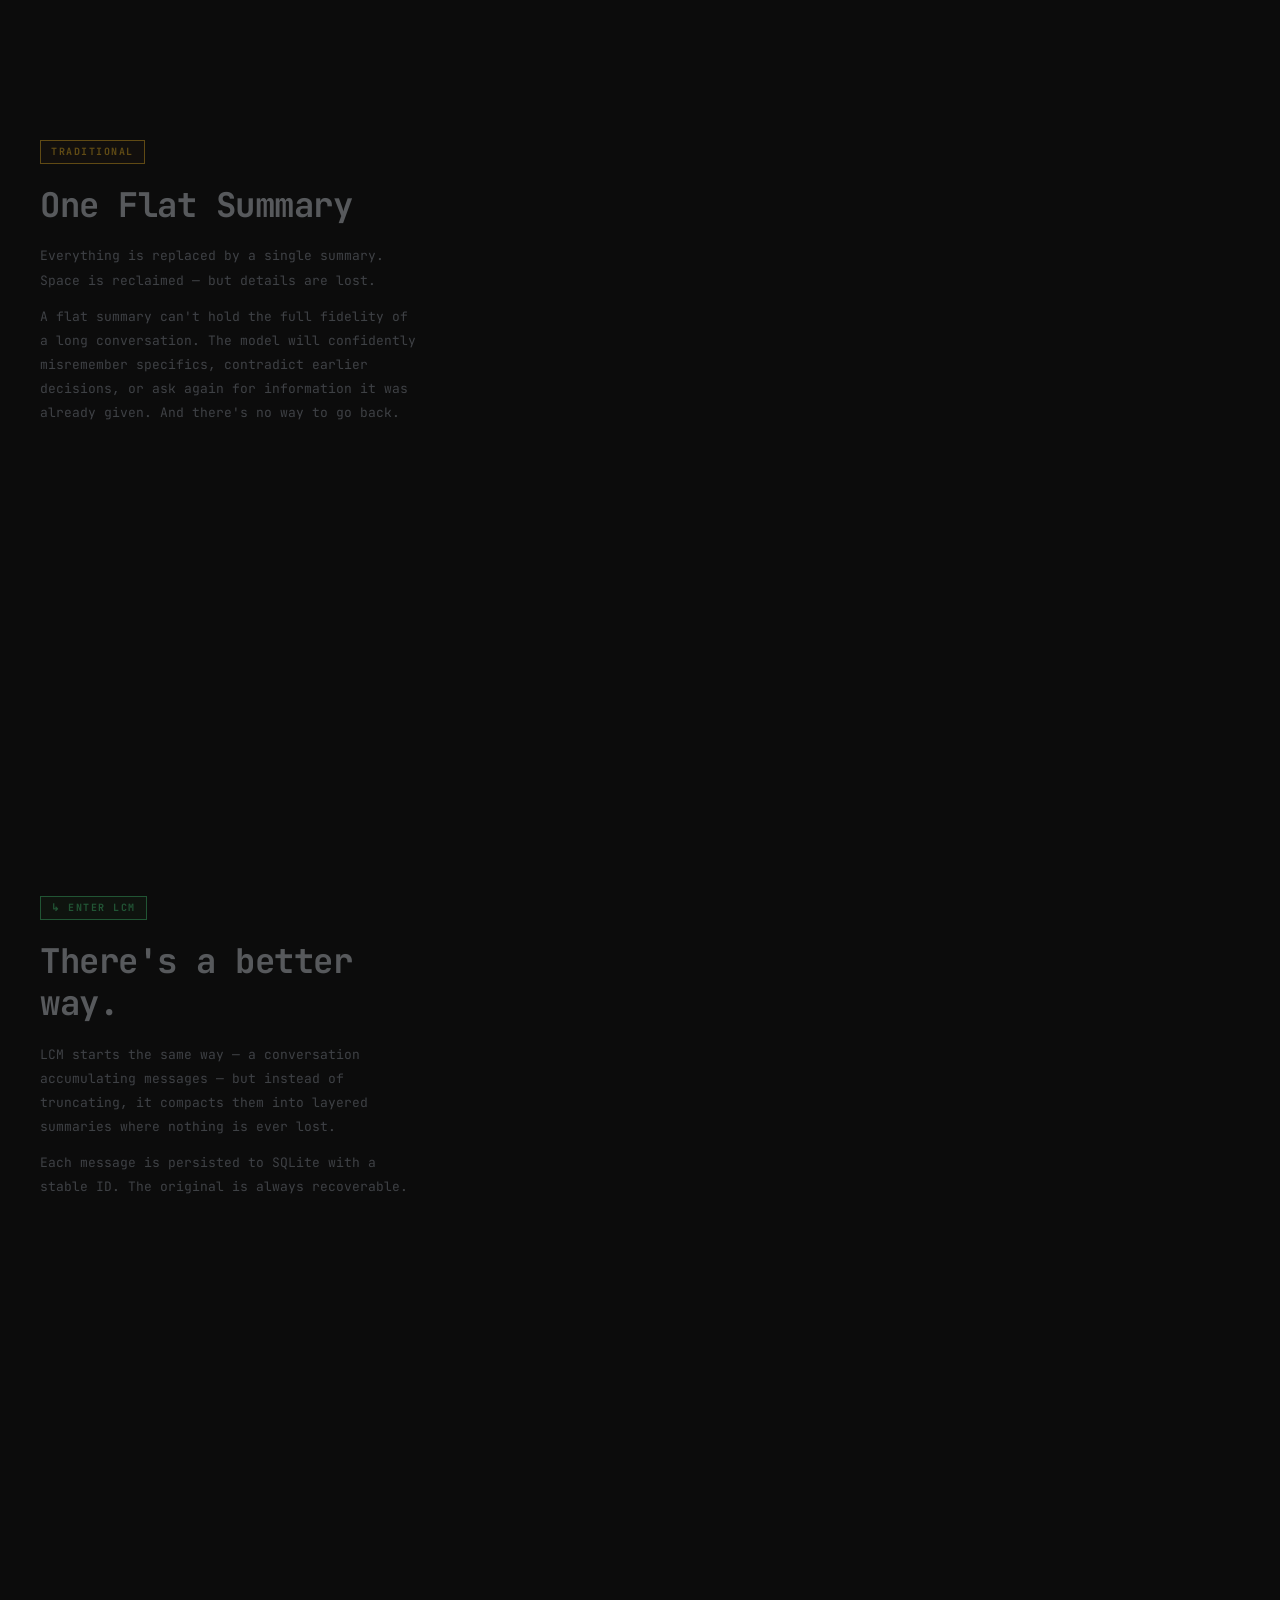
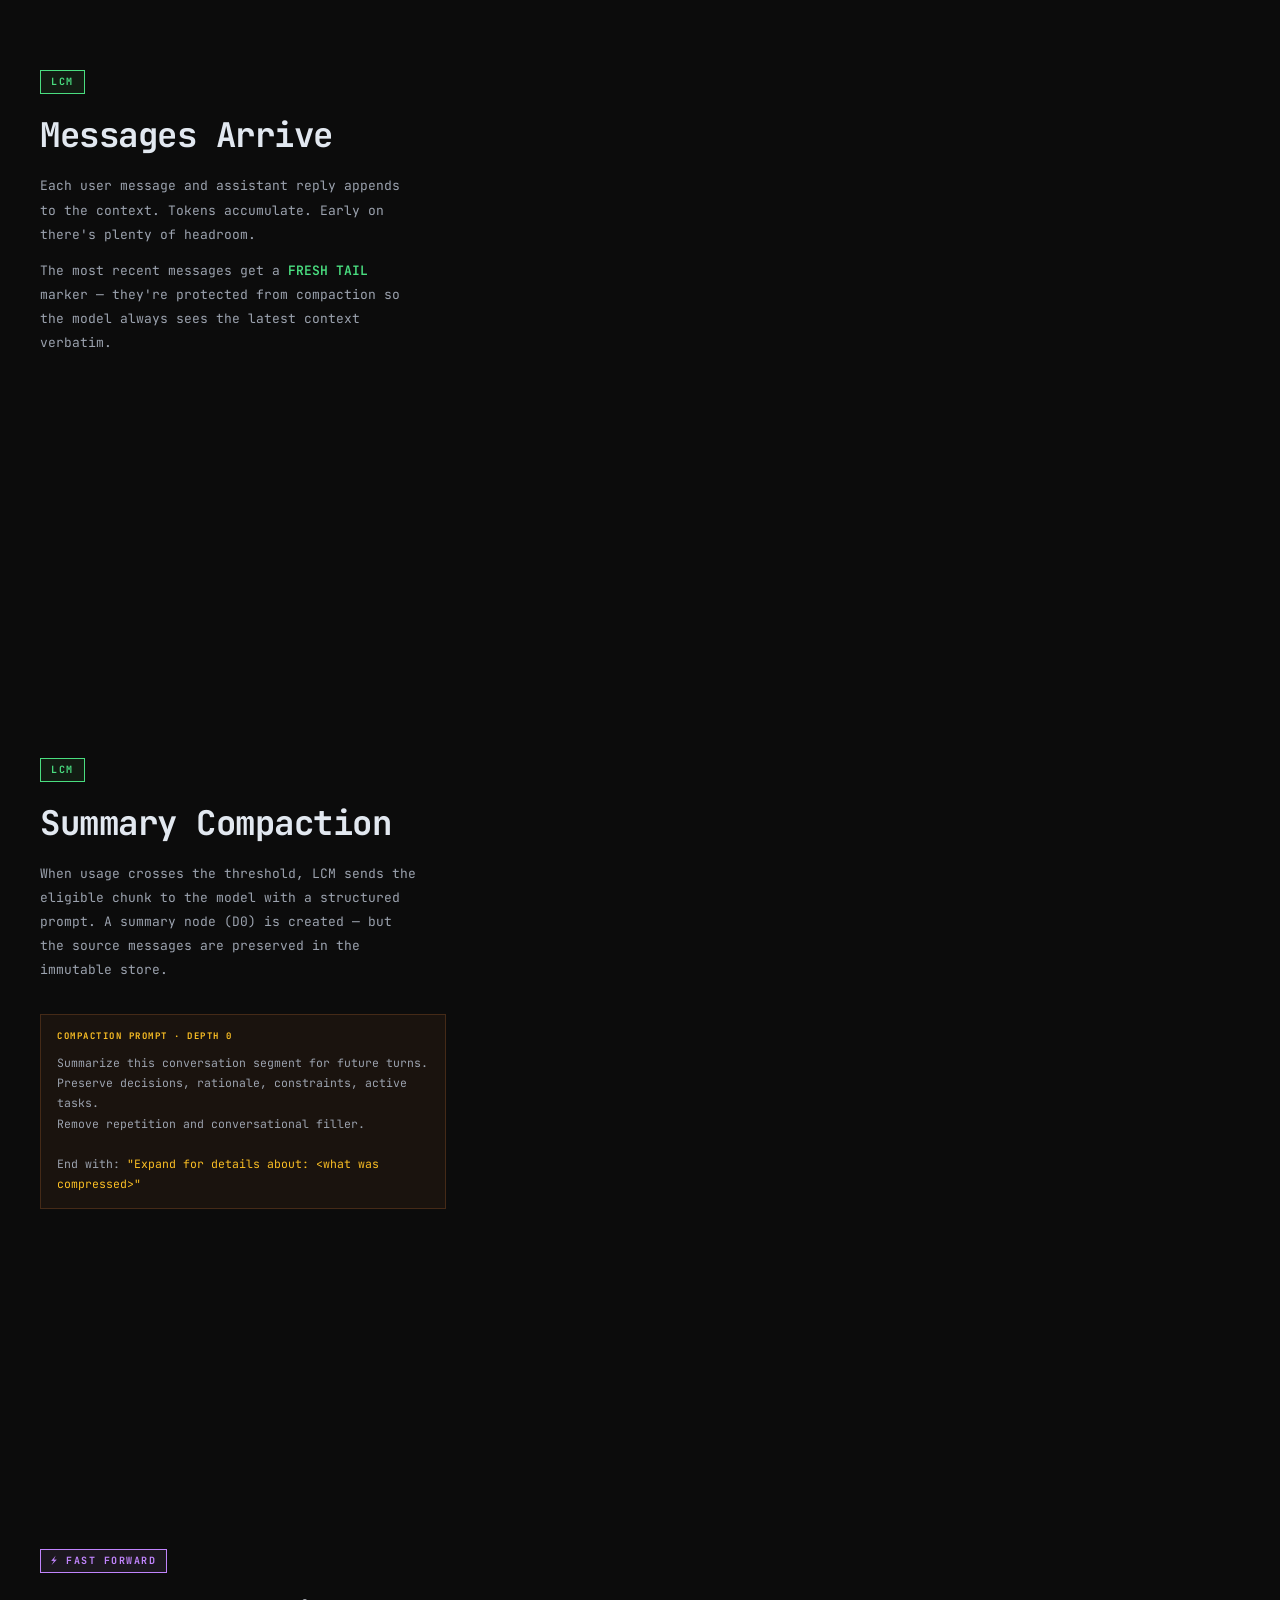
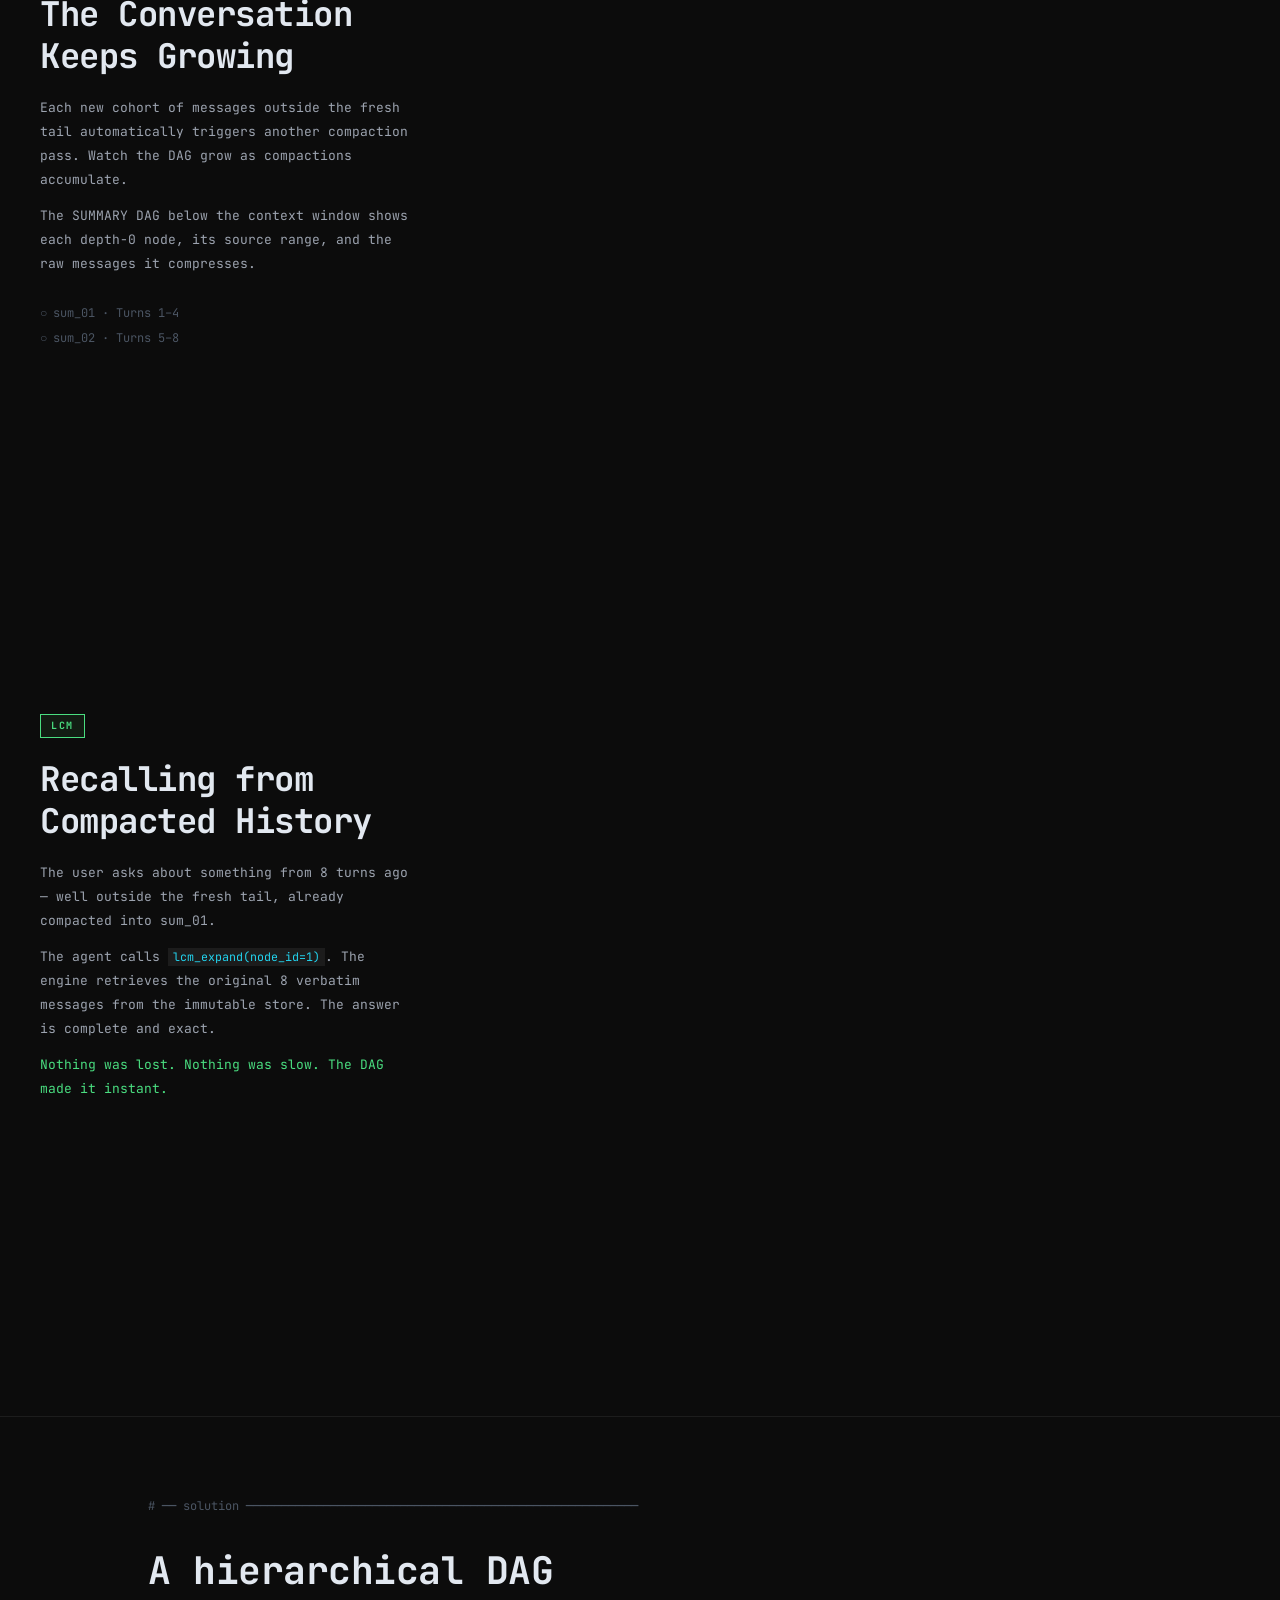
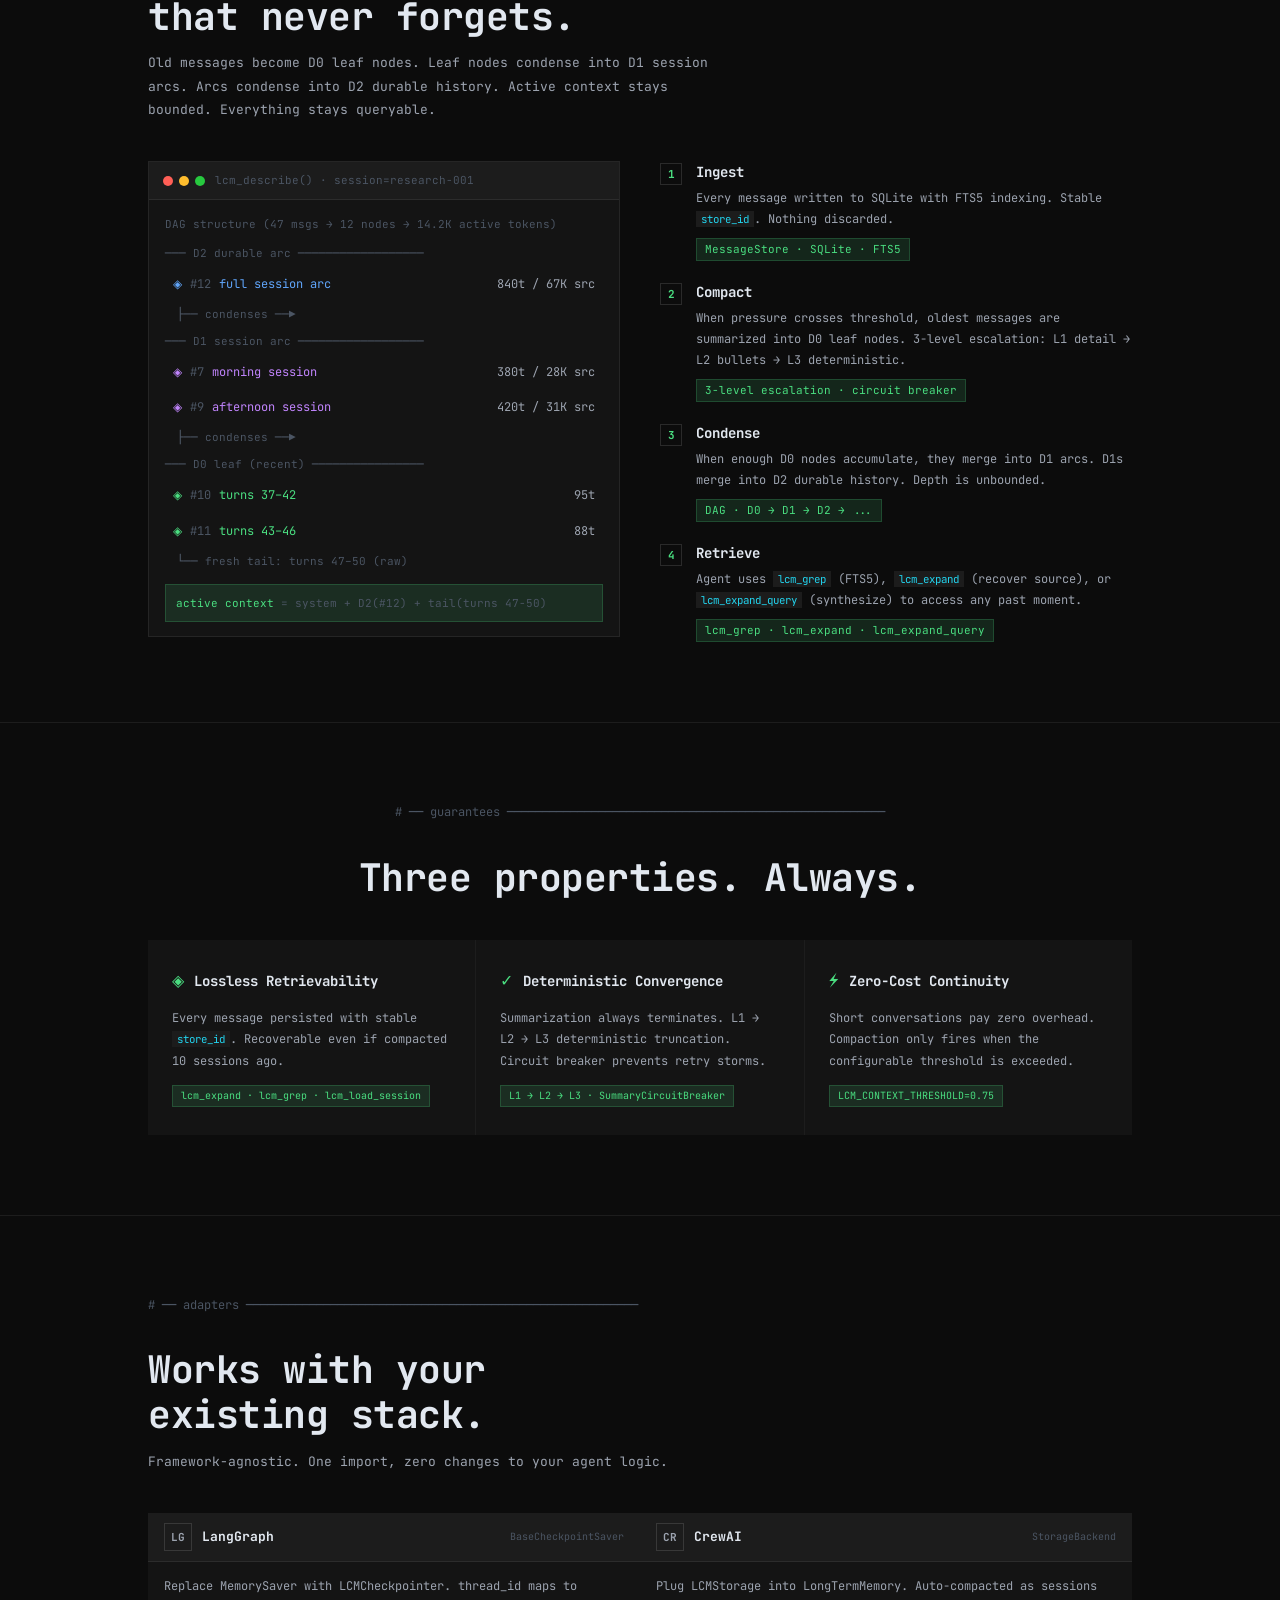
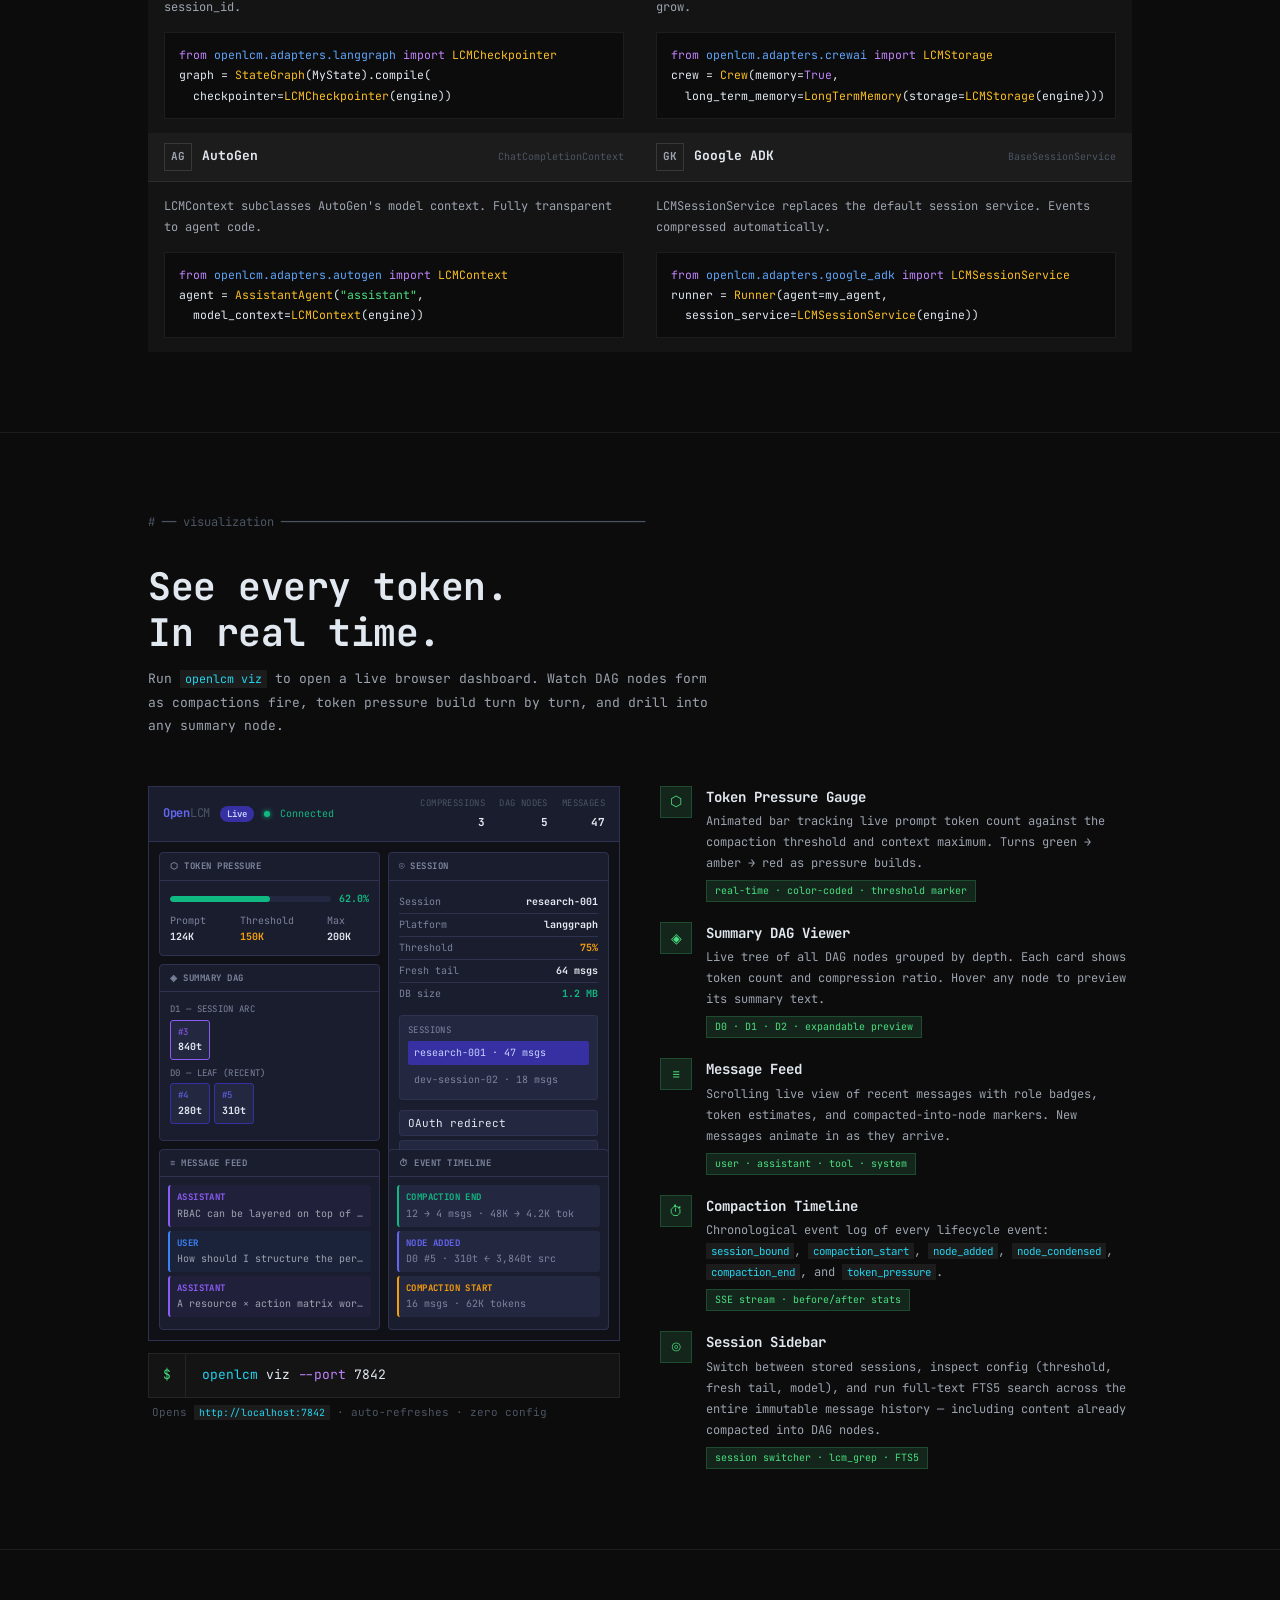
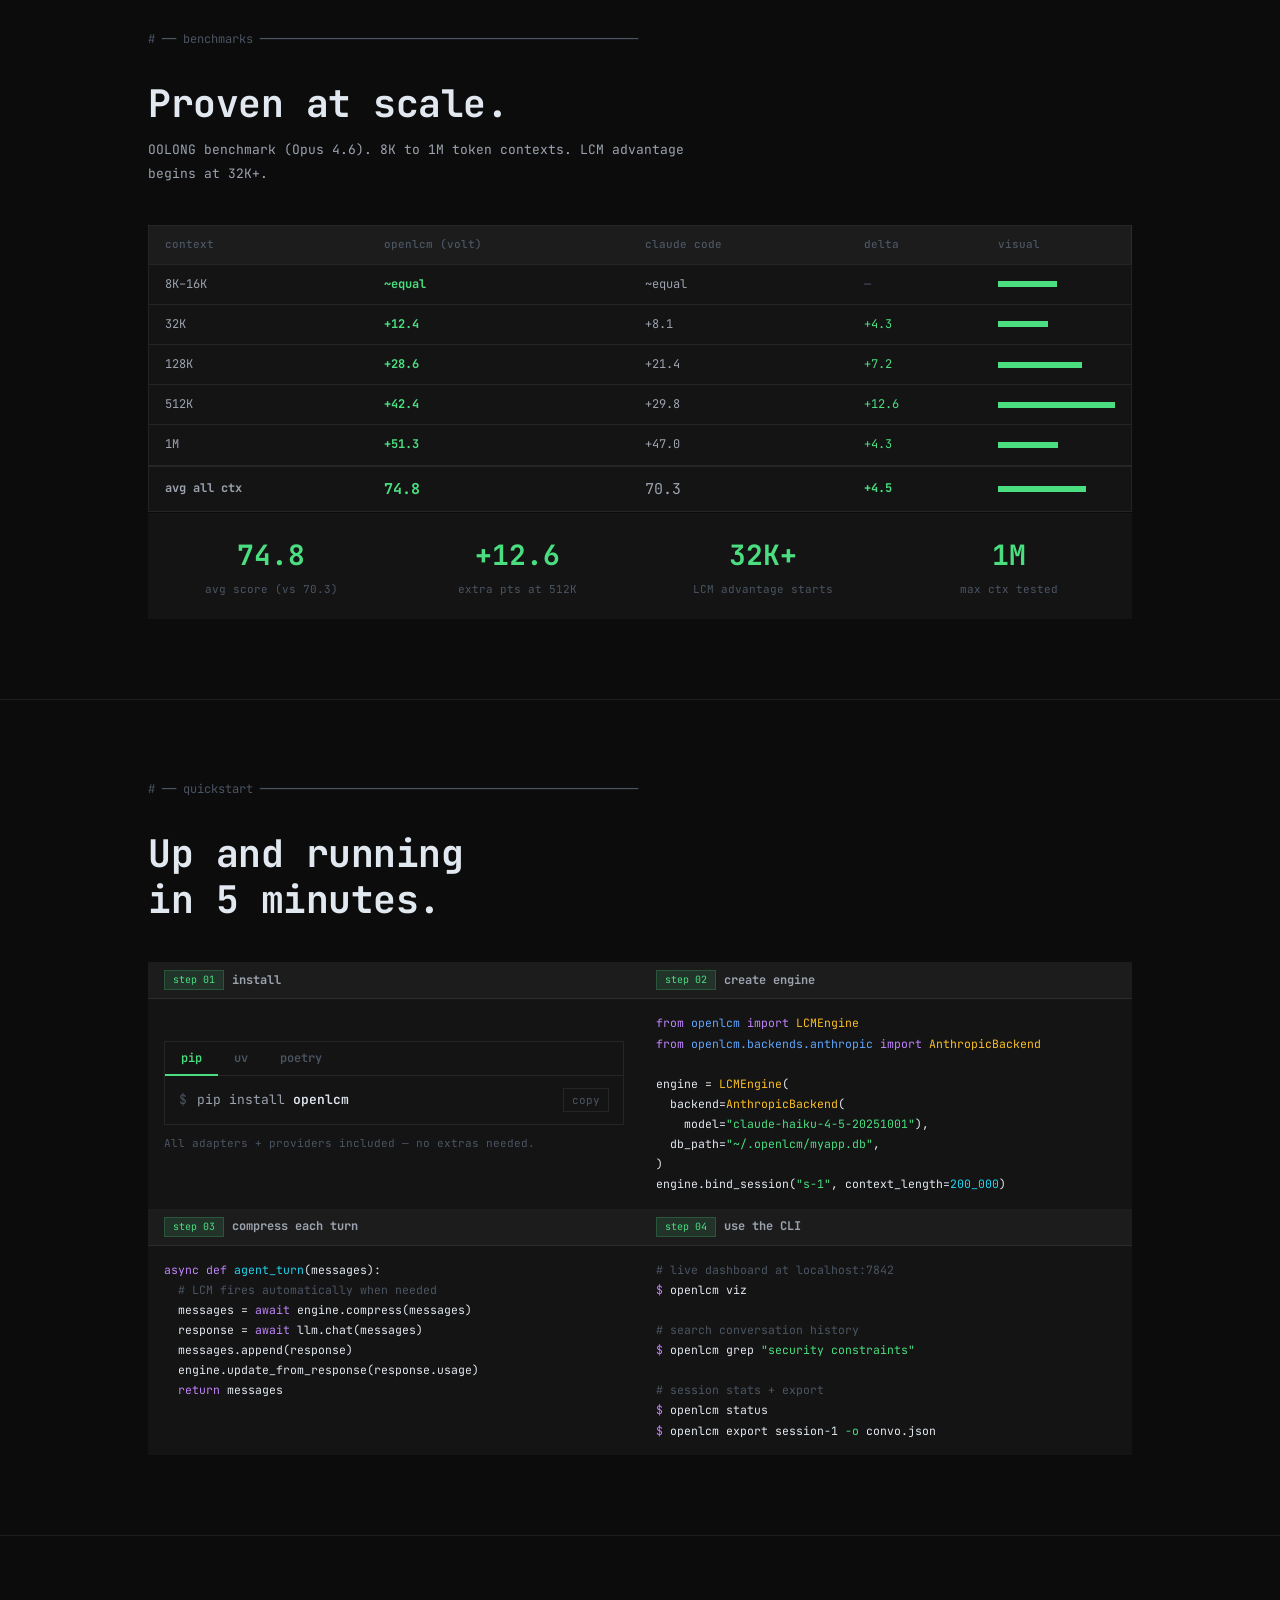
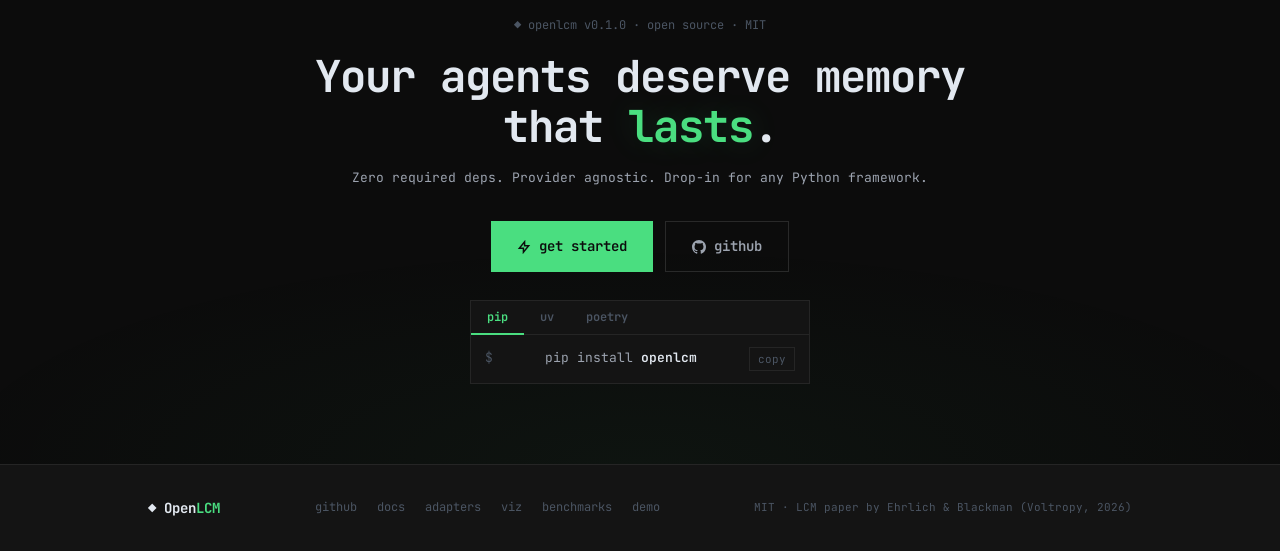
==== commit c8c4a4c6: "fix: larger OpenLCM logo in navbar, remove path breadcrumb Co-Authored-By: Claude Sonnet 4.6 <norepl" ====
--- a/index.html
+++ b/index.html
@@ -44,8 +44,7 @@
     /* NAV */
     nav{position:sticky;top:0;z-index:100;background:rgba(12,12,12,.96);border-bottom:1px solid var(--border);backdrop-filter:blur(12px)}
     .nav-inner{max-width:1040px;margin:0 auto;padding:0 28px;display:flex;align-items:center;height:48px}
-    .nav-prompt{color:var(--green);font-weight:600;font-size:13px;margin-right:16px;white-space:nowrap}
-    .nav-path{color:var(--fg-muted);font-size:12px}
+    .nav-prompt{color:var(--green);font-weight:700;font-size:17px;letter-spacing:-.3px;white-space:nowrap}
     .nav-links{display:flex;gap:0;list-style:none;margin-left:auto}
     .nav-links a{color:var(--fg-dim);text-decoration:none;font-size:12px;padding:0 14px;height:48px;display:flex;align-items:center;border-left:1px solid var(--border);transition:color .15s,background .15s}
     .nav-links a:hover{color:var(--fg);background:var(--bg-2)}
@@ -578,8 +577,7 @@
 
 <nav>
   <div class="nav-inner">
-    <span class="nav-prompt">◆ openlcm</span>
-    <span class="nav-path"><span class="tp-dir">~/projects/agent</span><span style="color:var(--fg-dim)"> via </span><span class="tp-git">◆ py 3.12</span></span>
+    <span class="nav-prompt">◆ OpenLCM</span>
     <ul class="nav-links">
       <li><a href="#problem">problem</a></li>
       <li><a href="#demo">demo</a></li>
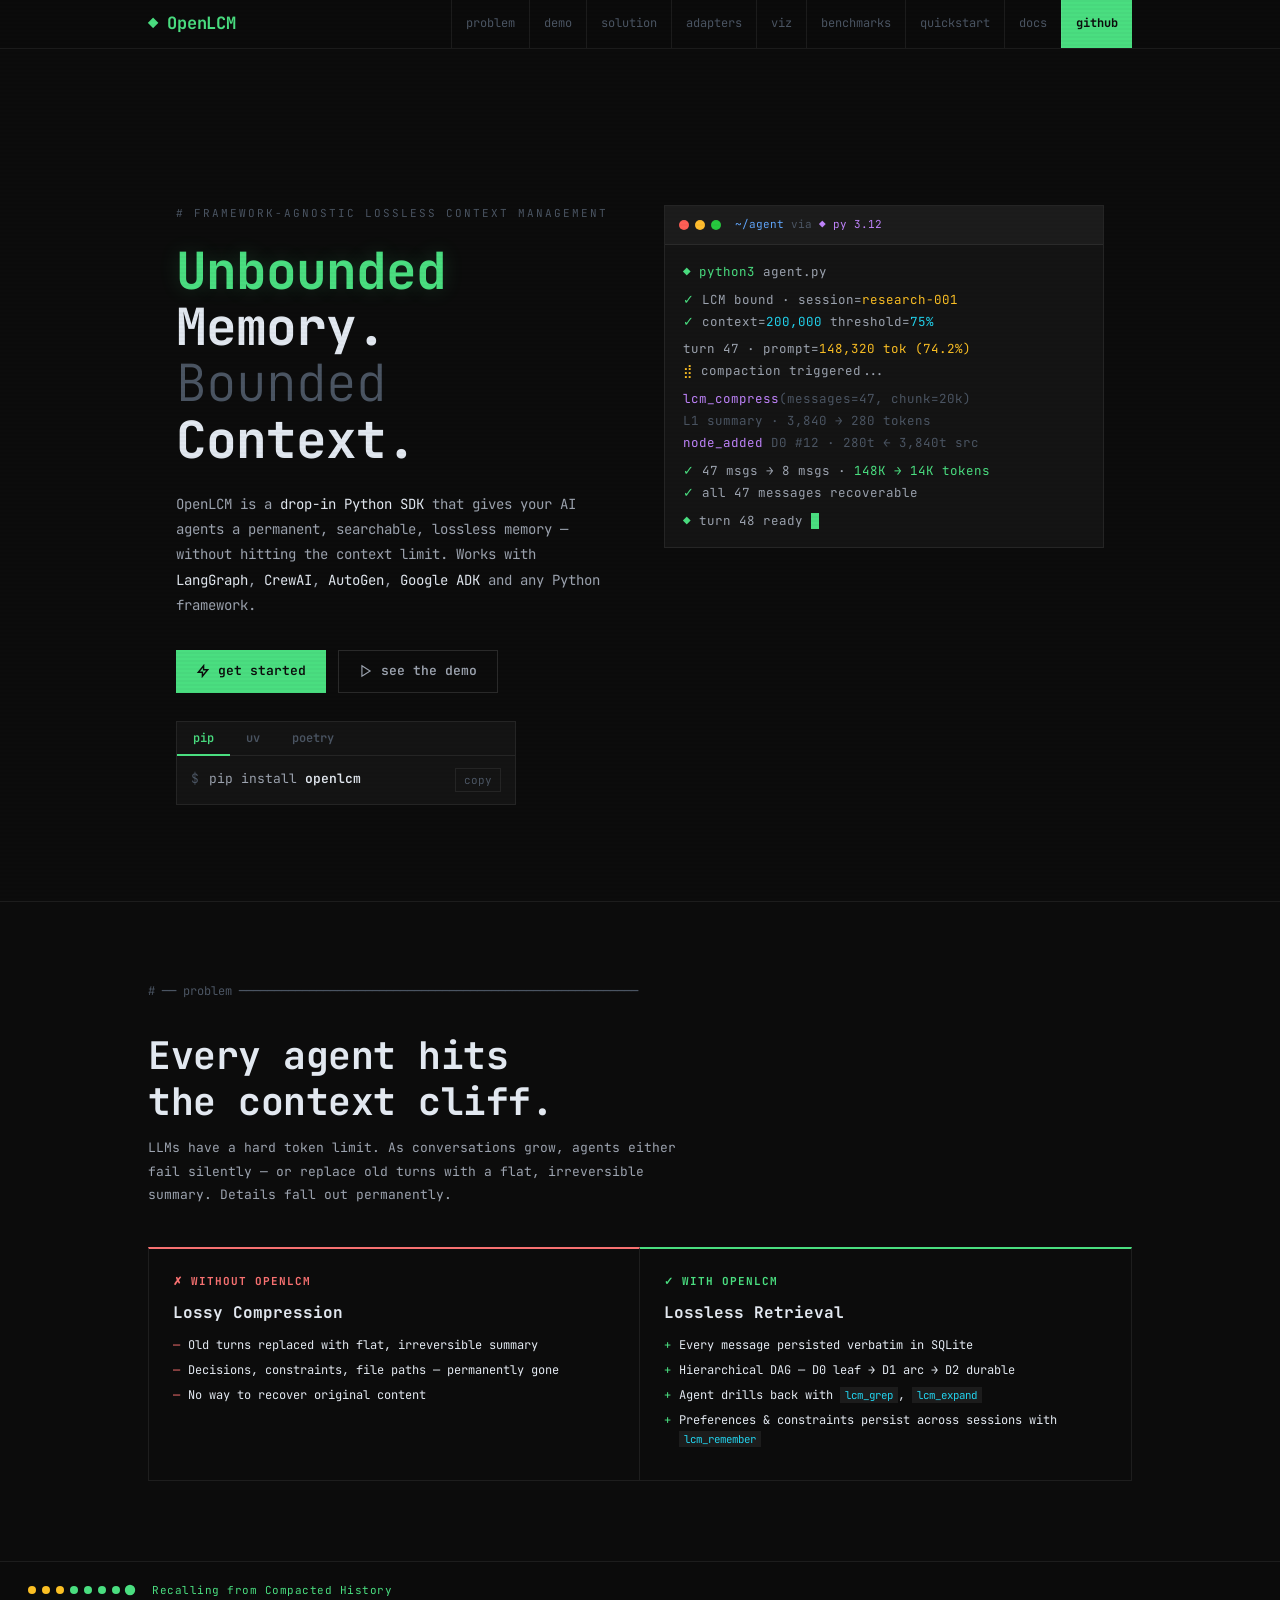
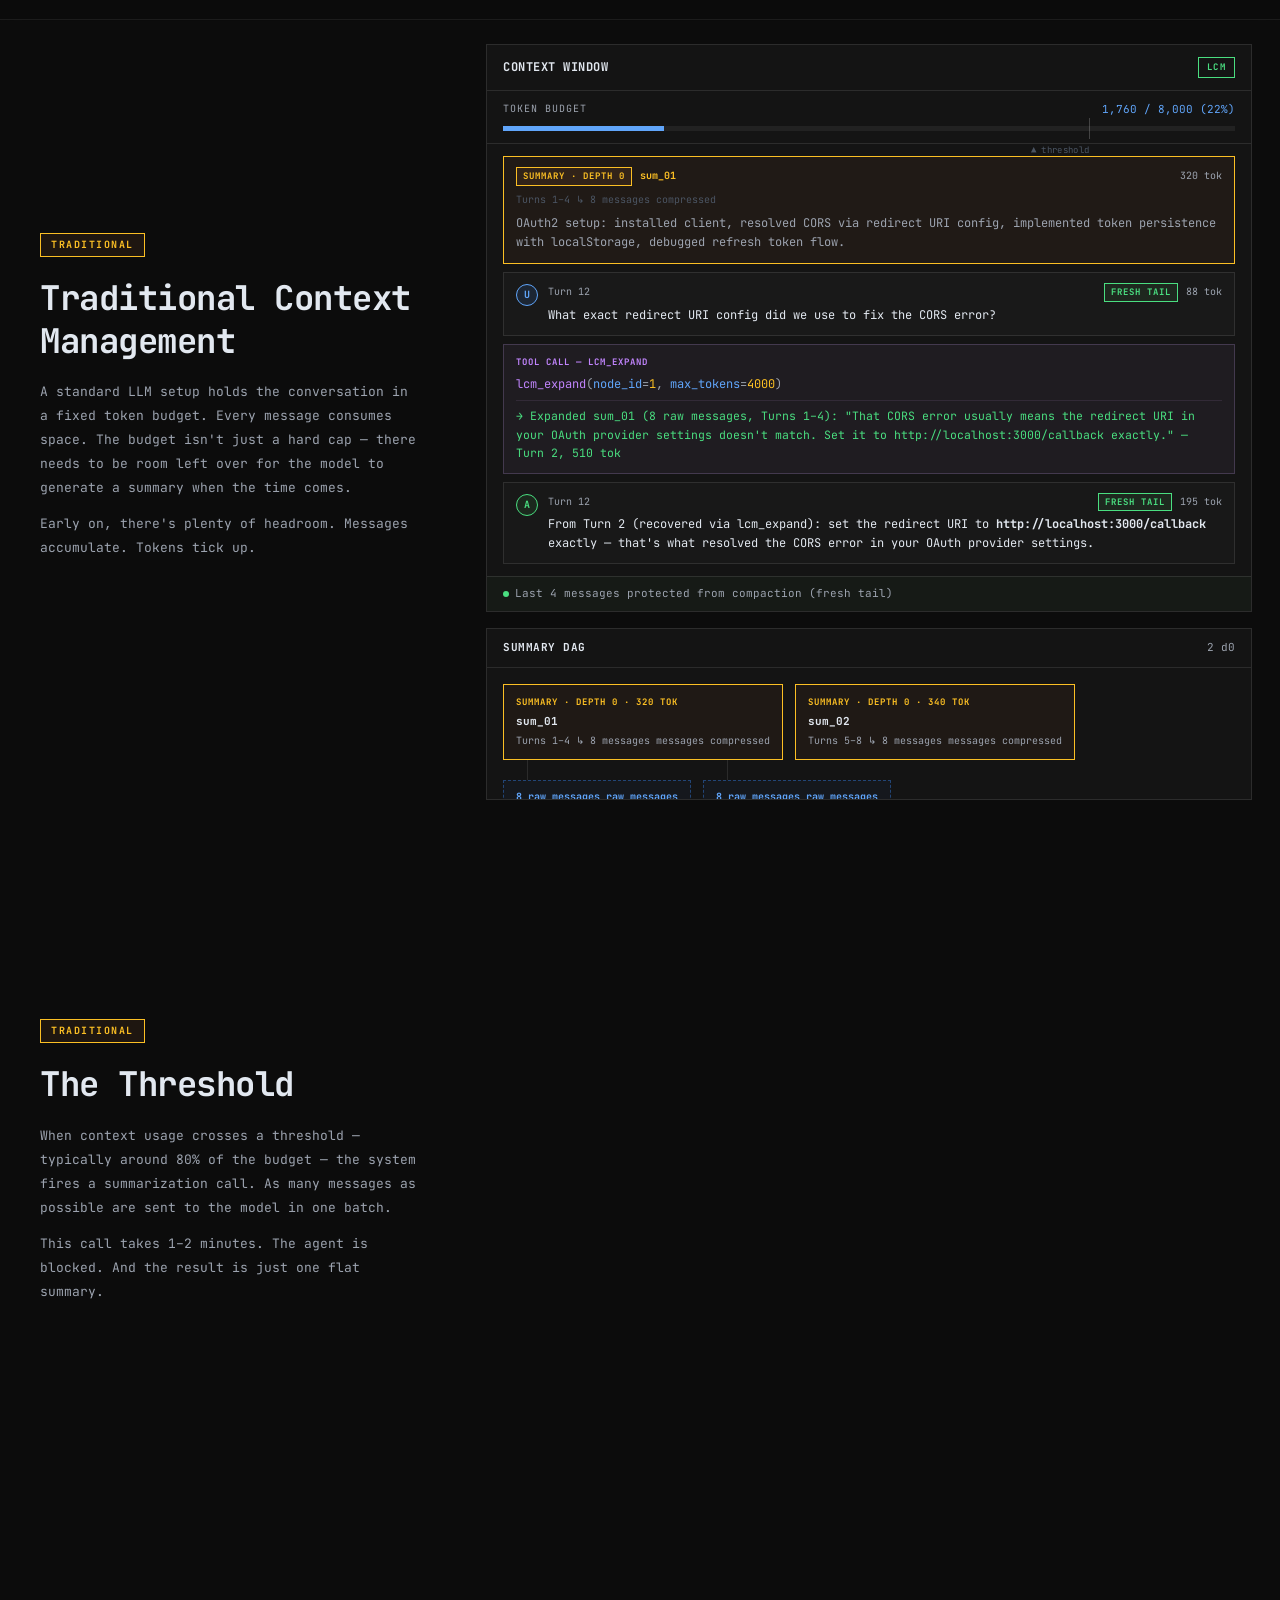
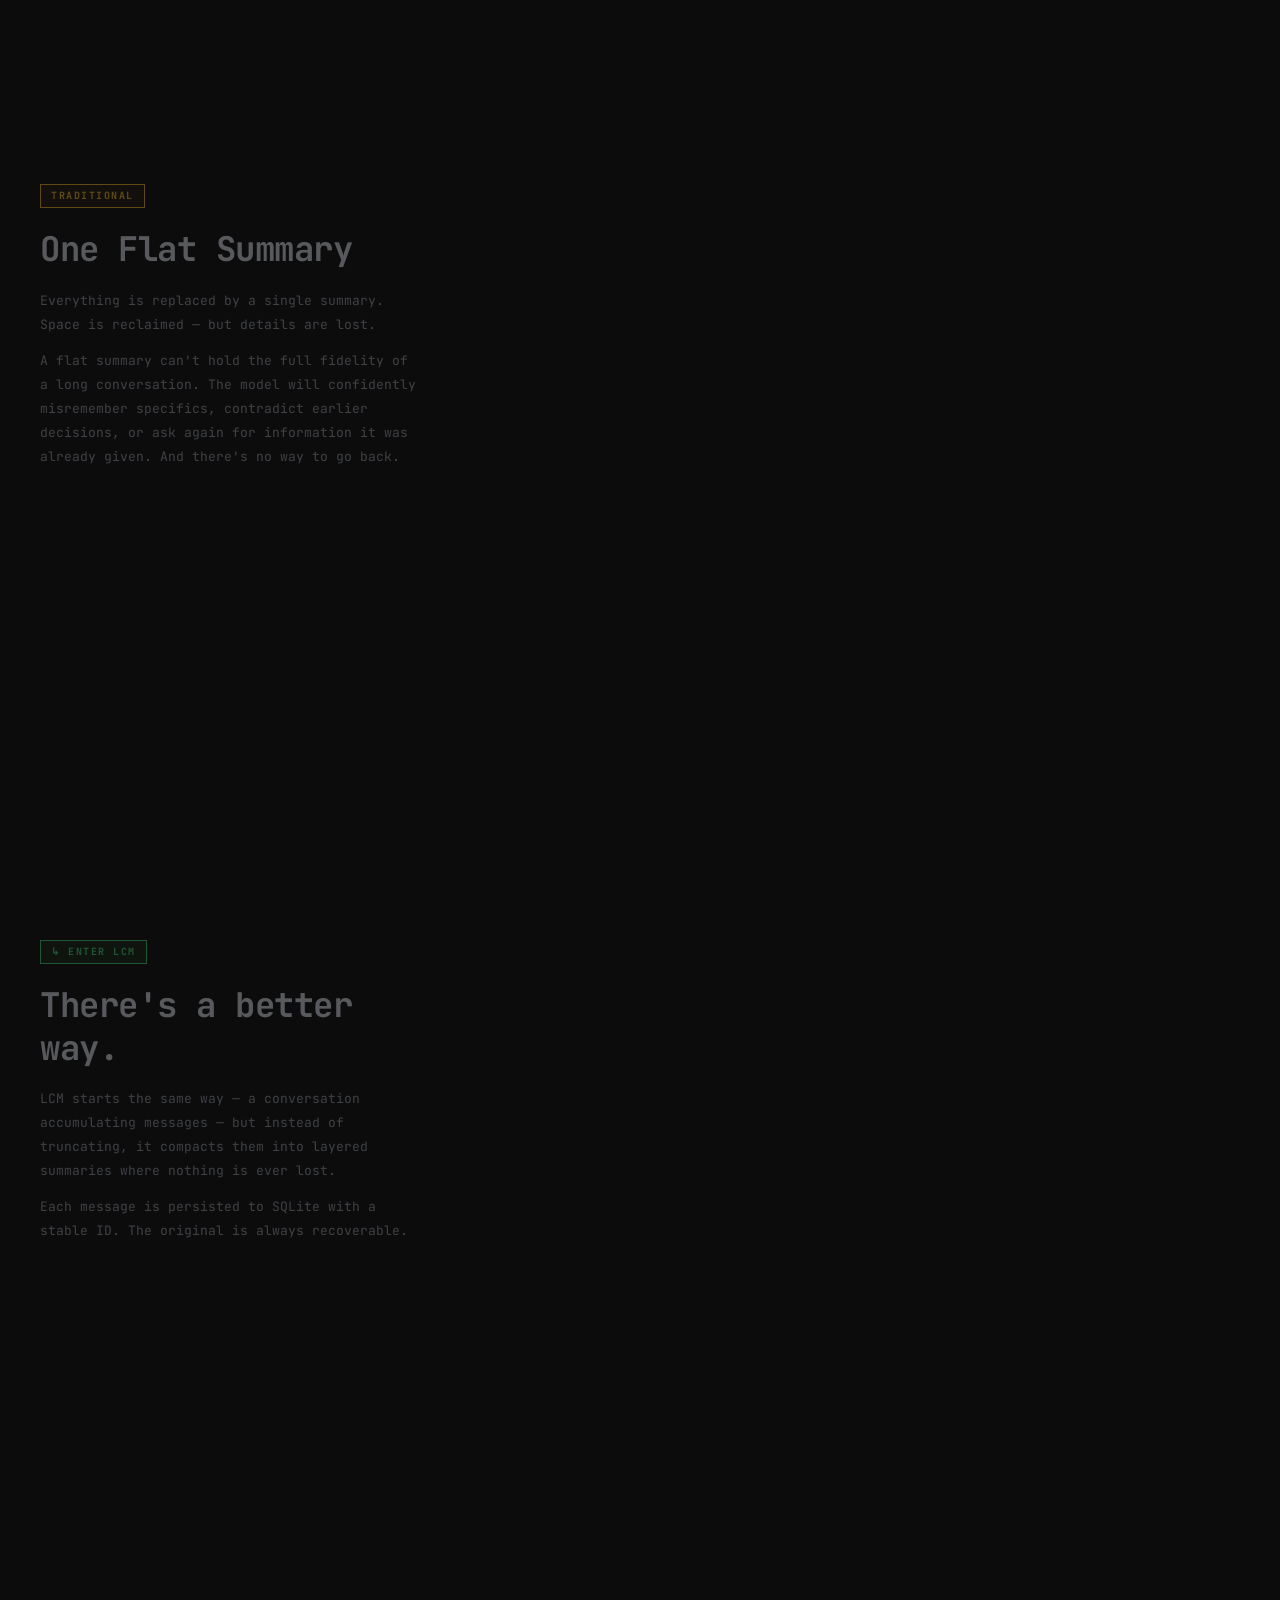
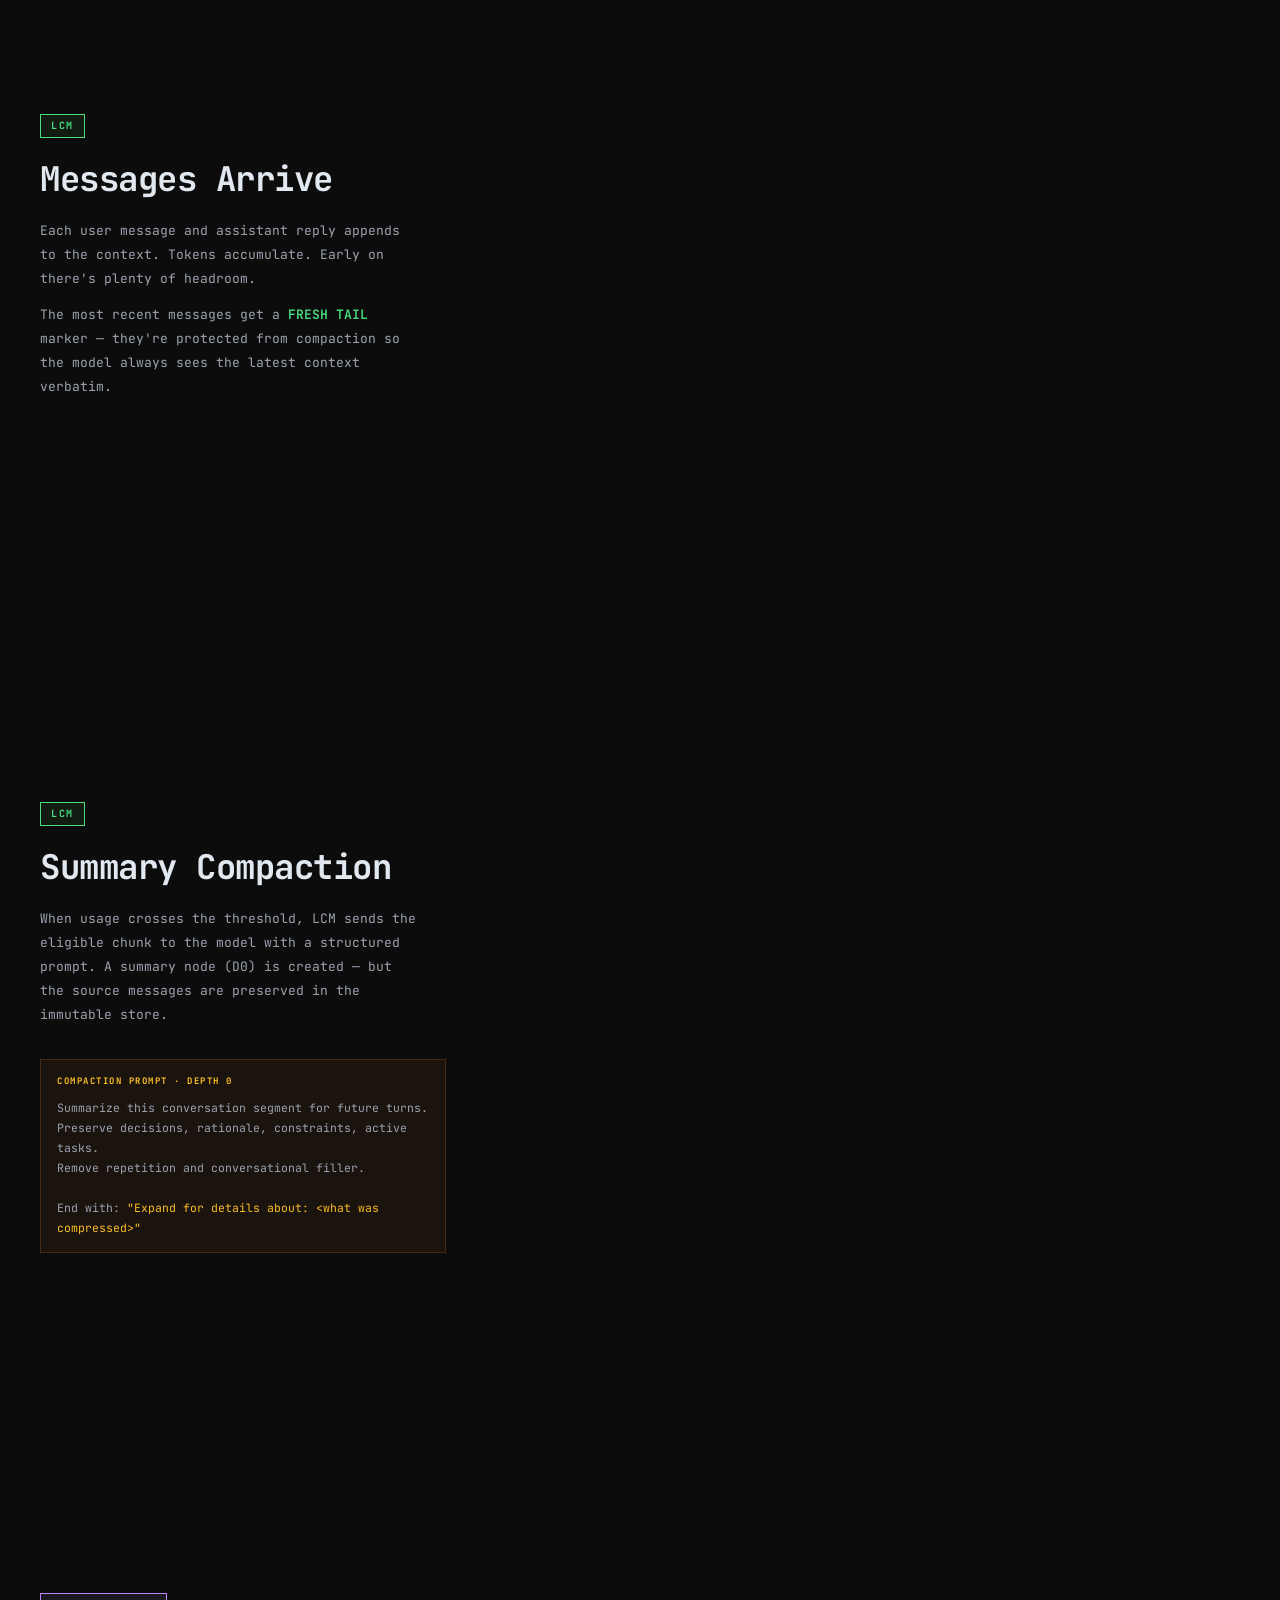
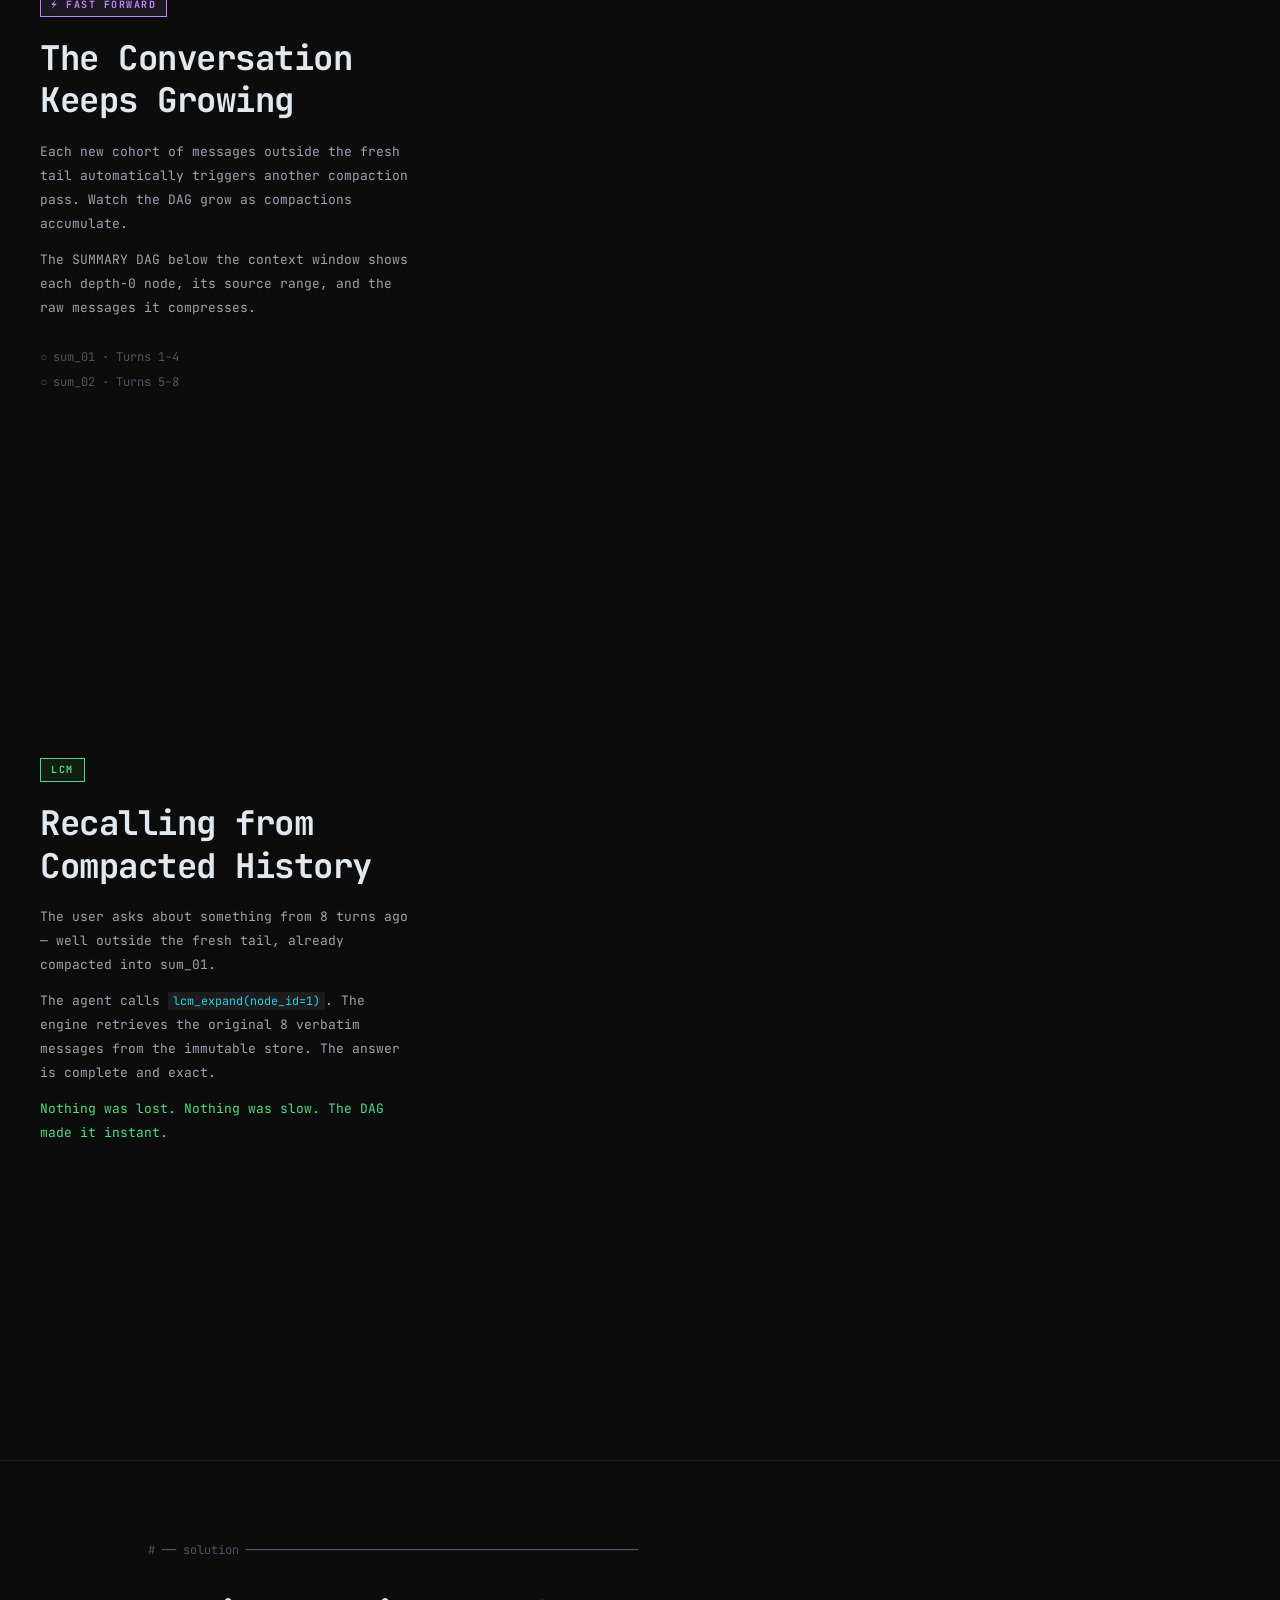
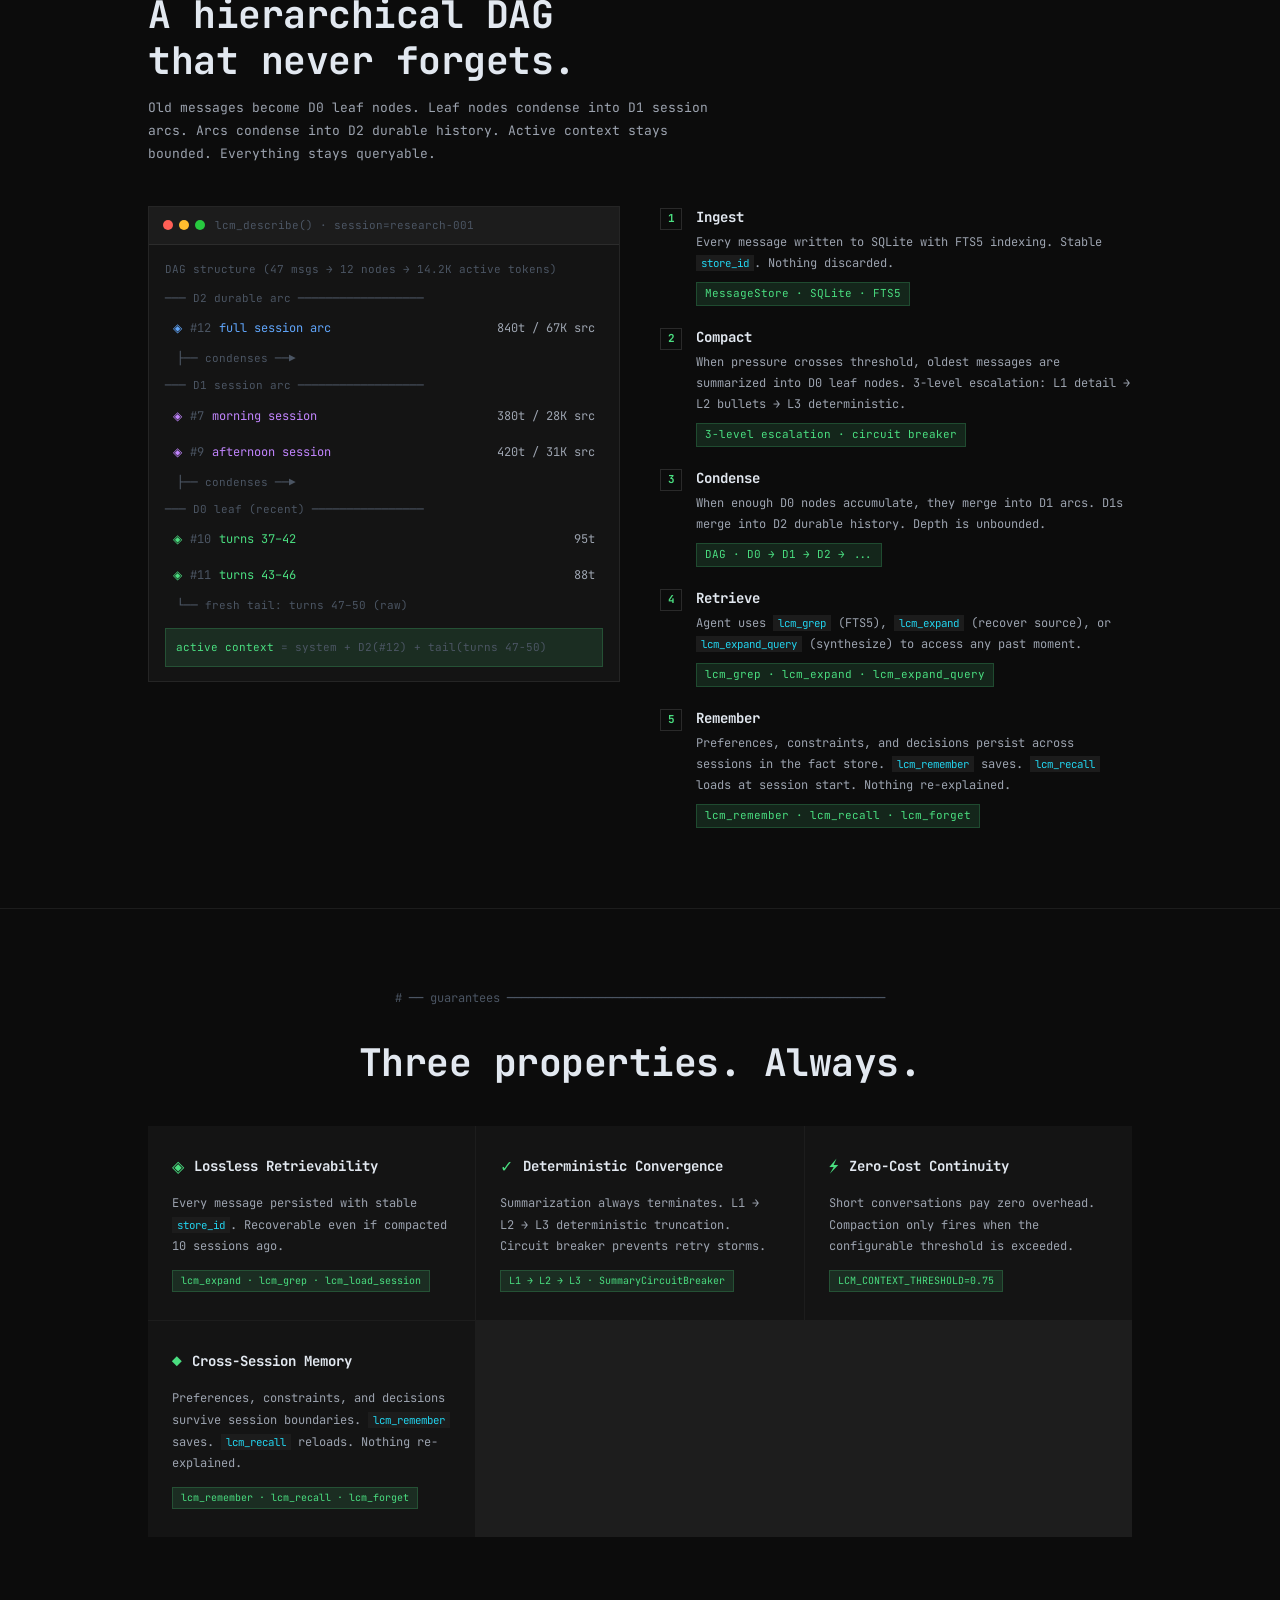
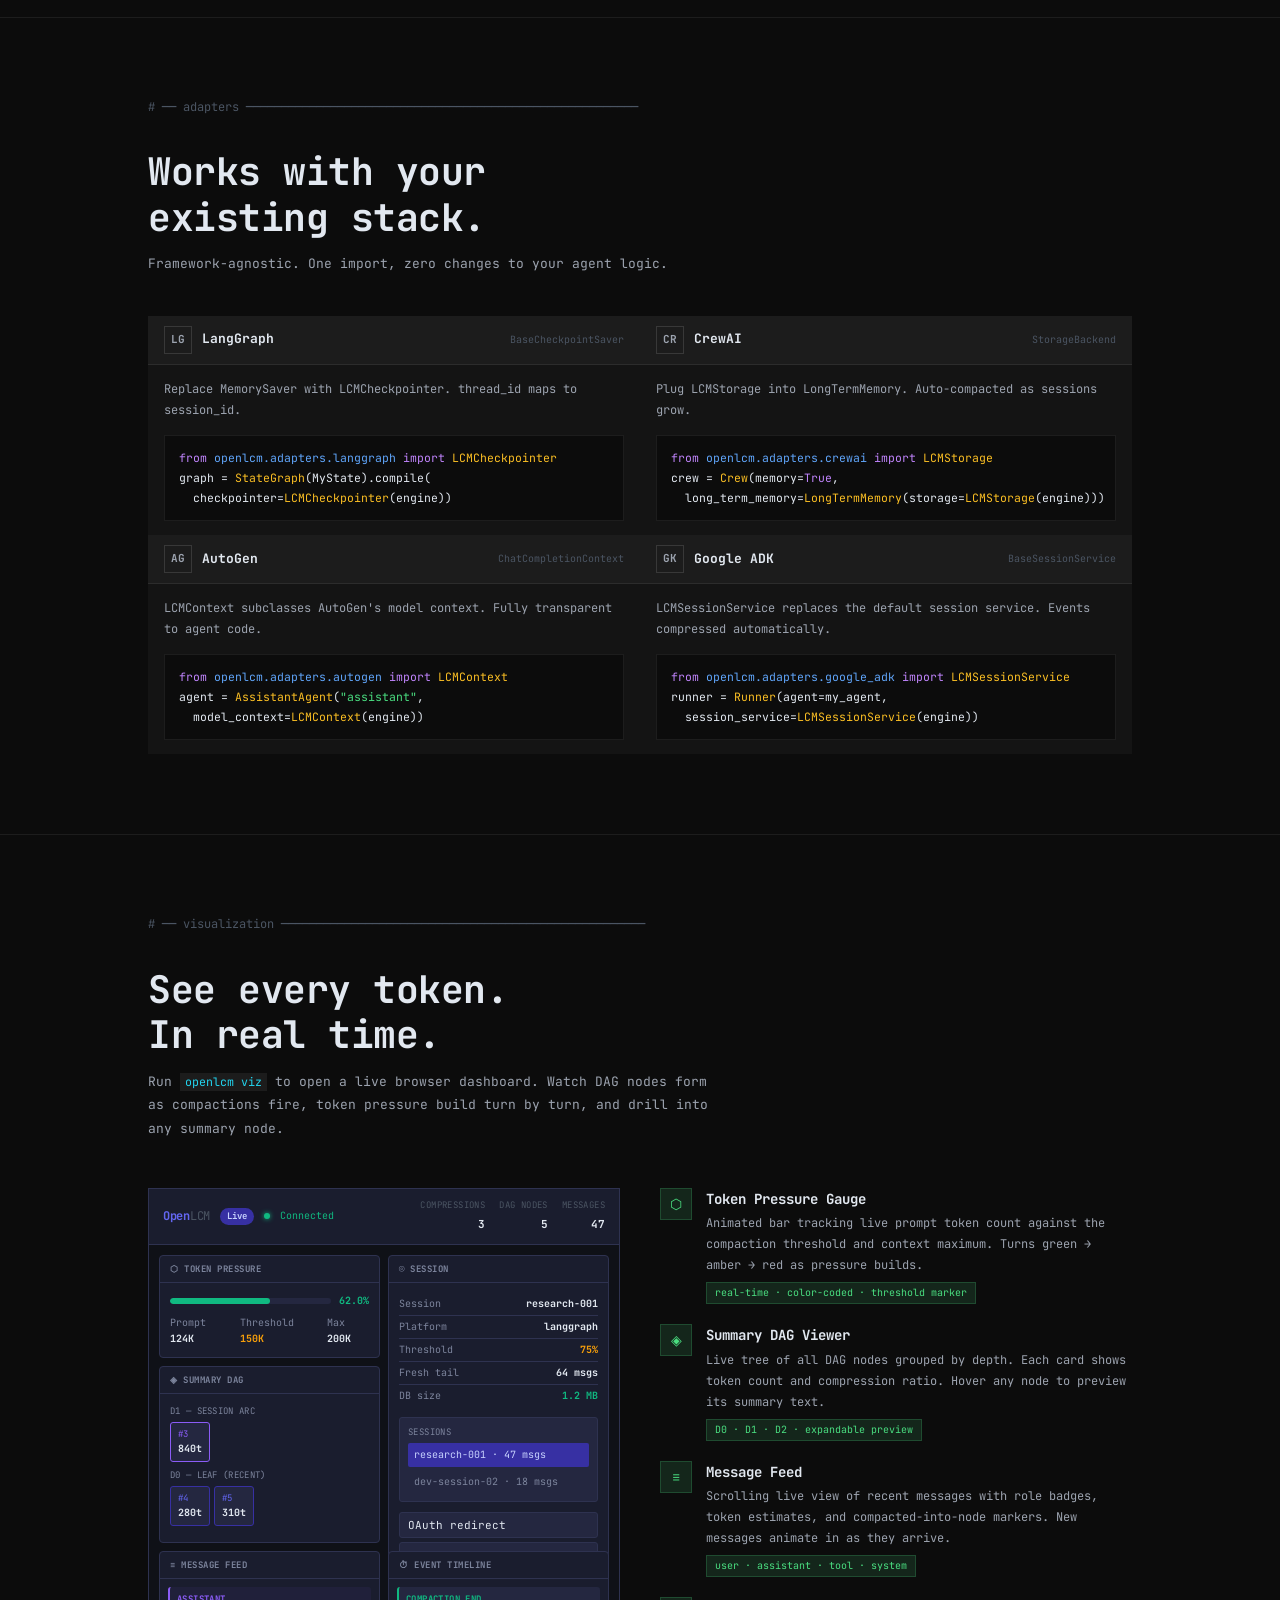
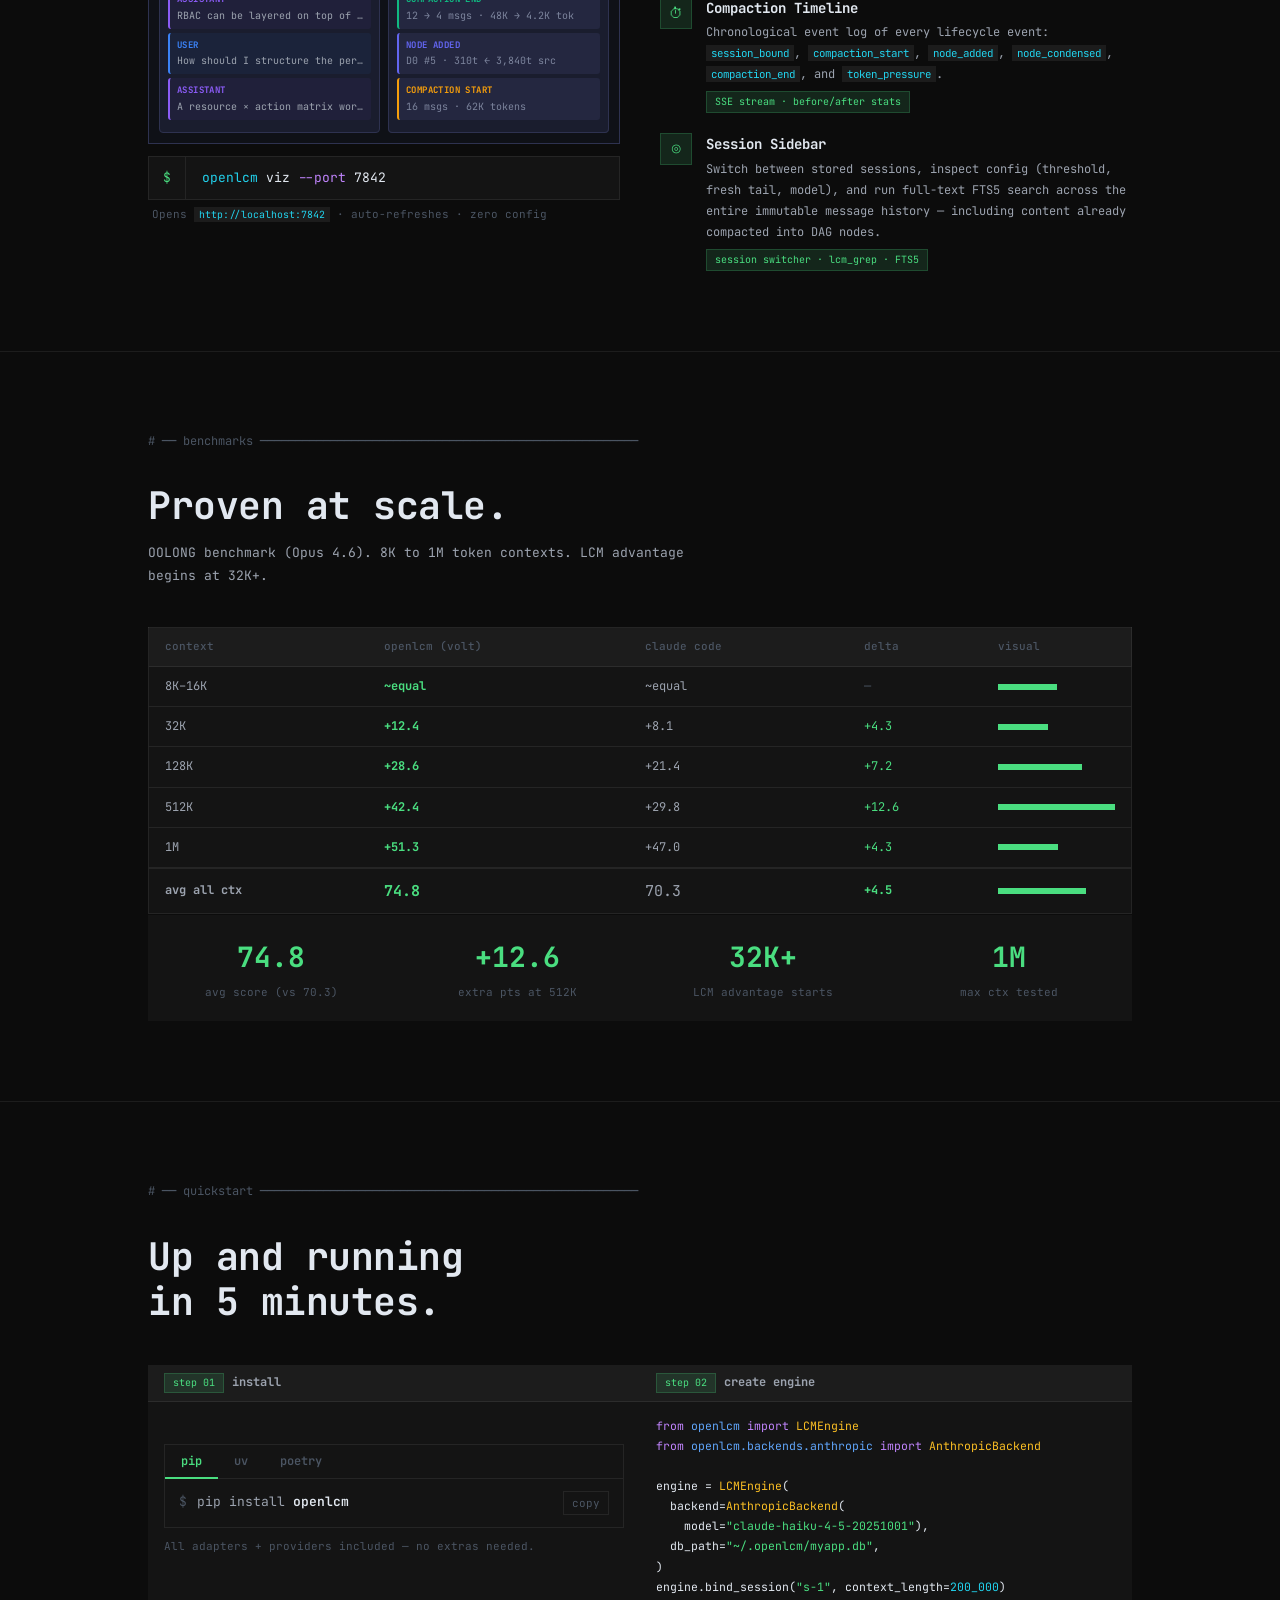
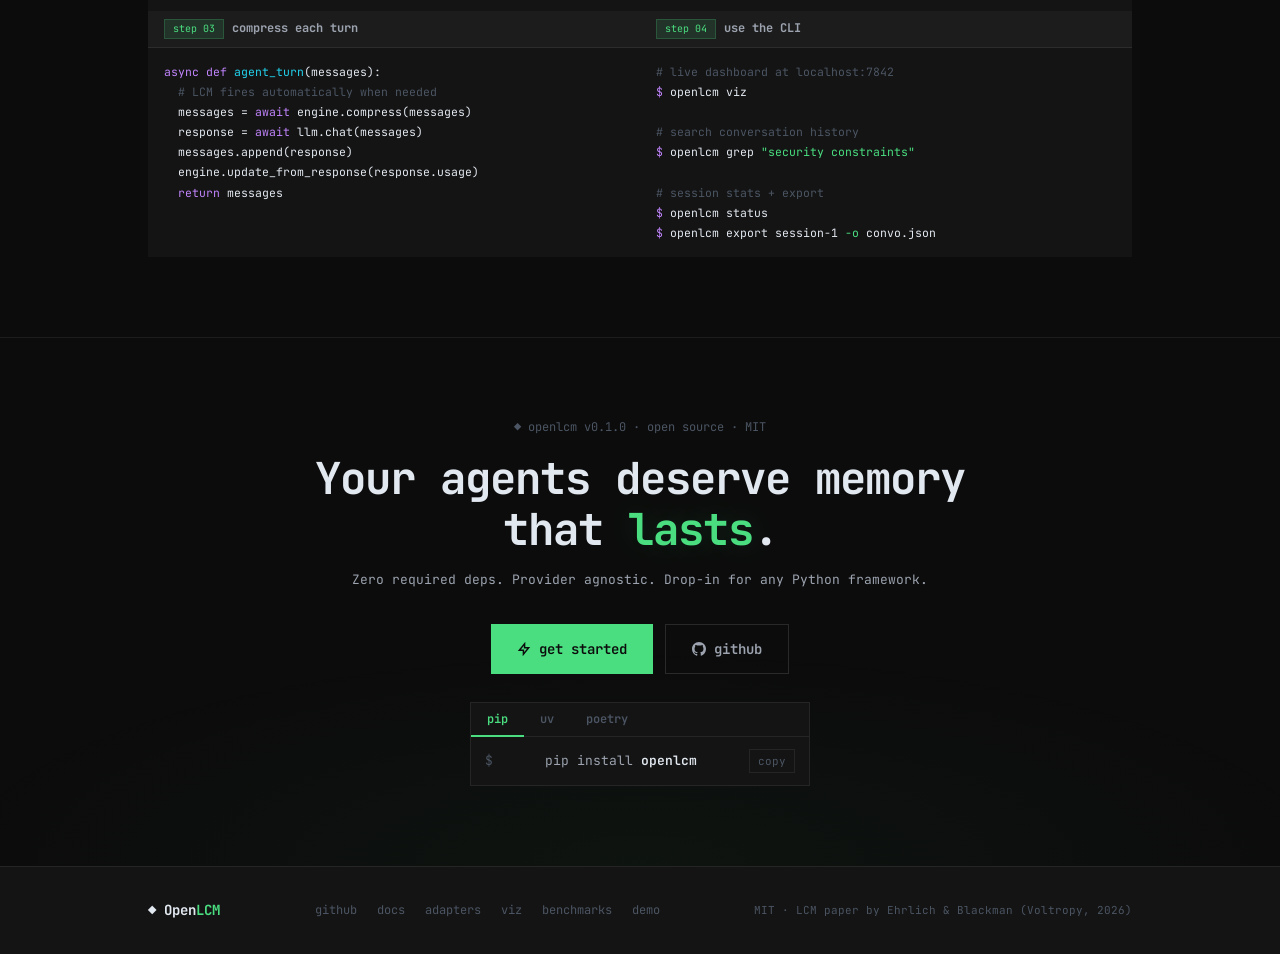
==== commit 9026942f: "feat: persistent memory (fact store) + dashboard integration - Add FactStore (openlcm/core/facts.py)" ====
--- a/index.html
+++ b/index.html
@@ -666,6 +666,7 @@
         <div class="cc-item"><span style="color:var(--green)">+</span><span>Every message persisted verbatim in SQLite</span></div>
         <div class="cc-item"><span style="color:var(--green)">+</span><span>Hierarchical DAG — D0 leaf → D1 arc → D2 durable</span></div>
         <div class="cc-item"><span style="color:var(--green)">+</span><span>Agent drills back with <code>lcm_grep</code>, <code>lcm_expand</code></span></div>
+        <div class="cc-item"><span style="color:var(--green)">+</span><span>Preferences &amp; constraints persist across sessions with <code>lcm_remember</code></span></div>
       </div>
     </div>
   </div>
@@ -867,6 +868,7 @@
         <div class="step-li"><div class="step-num-cli">2</div><div><h4>Compact</h4><p>When pressure crosses threshold, oldest messages are summarized into D0 leaf nodes. 3-level escalation: L1 detail → L2 bullets → L3 deterministic.</p><span class="step-tag">3-level escalation · circuit breaker</span></div></div>
         <div class="step-li"><div class="step-num-cli">3</div><div><h4>Condense</h4><p>When enough D0 nodes accumulate, they merge into D1 arcs. D1s merge into D2 durable history. Depth is unbounded.</p><span class="step-tag">DAG · D0 → D1 → D2 → ...</span></div></div>
         <div class="step-li"><div class="step-num-cli">4</div><div><h4>Retrieve</h4><p>Agent uses <code>lcm_grep</code> (FTS5), <code>lcm_expand</code> (recover source), or <code>lcm_expand_query</code> (synthesize) to access any past moment.</p><span class="step-tag">lcm_grep · lcm_expand · lcm_expand_query</span></div></div>
+        <div class="step-li"><div class="step-num-cli">5</div><div><h4>Remember</h4><p>Preferences, constraints, and decisions persist across sessions in the fact store. <code>lcm_remember</code> saves. <code>lcm_recall</code> loads at session start. Nothing re-explained.</p><span class="step-tag">lcm_remember · lcm_recall · lcm_forget</span></div></div>
       </div>
     </div>
   </div>
@@ -883,6 +885,7 @@
       <div class="g-cell reveal r1"><div class="g-head"><span class="g-sym">◈</span><div class="g-title">Lossless Retrievability</div></div><p class="g-body">Every message persisted with stable <code>store_id</code>. Recoverable even if compacted 10 sessions ago.</p><span class="g-tag">lcm_expand · lcm_grep · lcm_load_session</span></div>
       <div class="g-cell reveal r2"><div class="g-head"><span class="g-sym">✓</span><div class="g-title">Deterministic Convergence</div></div><p class="g-body">Summarization always terminates. L1 → L2 → L3 deterministic truncation. Circuit breaker prevents retry storms.</p><span class="g-tag">L1 → L2 → L3 · SummaryCircuitBreaker</span></div>
       <div class="g-cell reveal r3"><div class="g-head"><span class="g-sym">⚡</span><div class="g-title">Zero-Cost Continuity</div></div><p class="g-body">Short conversations pay zero overhead. Compaction only fires when the configurable threshold is exceeded.</p><span class="g-tag">LCM_CONTEXT_THRESHOLD=0.75</span></div>
+      <div class="g-cell reveal r1"><div class="g-head"><span class="g-sym">◆</span><div class="g-title">Cross-Session Memory</div></div><p class="g-body">Preferences, constraints, and decisions survive session boundaries. <code>lcm_remember</code> saves. <code>lcm_recall</code> reloads. Nothing re-explained.</p><span class="g-tag">lcm_remember · lcm_recall · lcm_forget</span></div>
     </div>
   </div>
 </section>
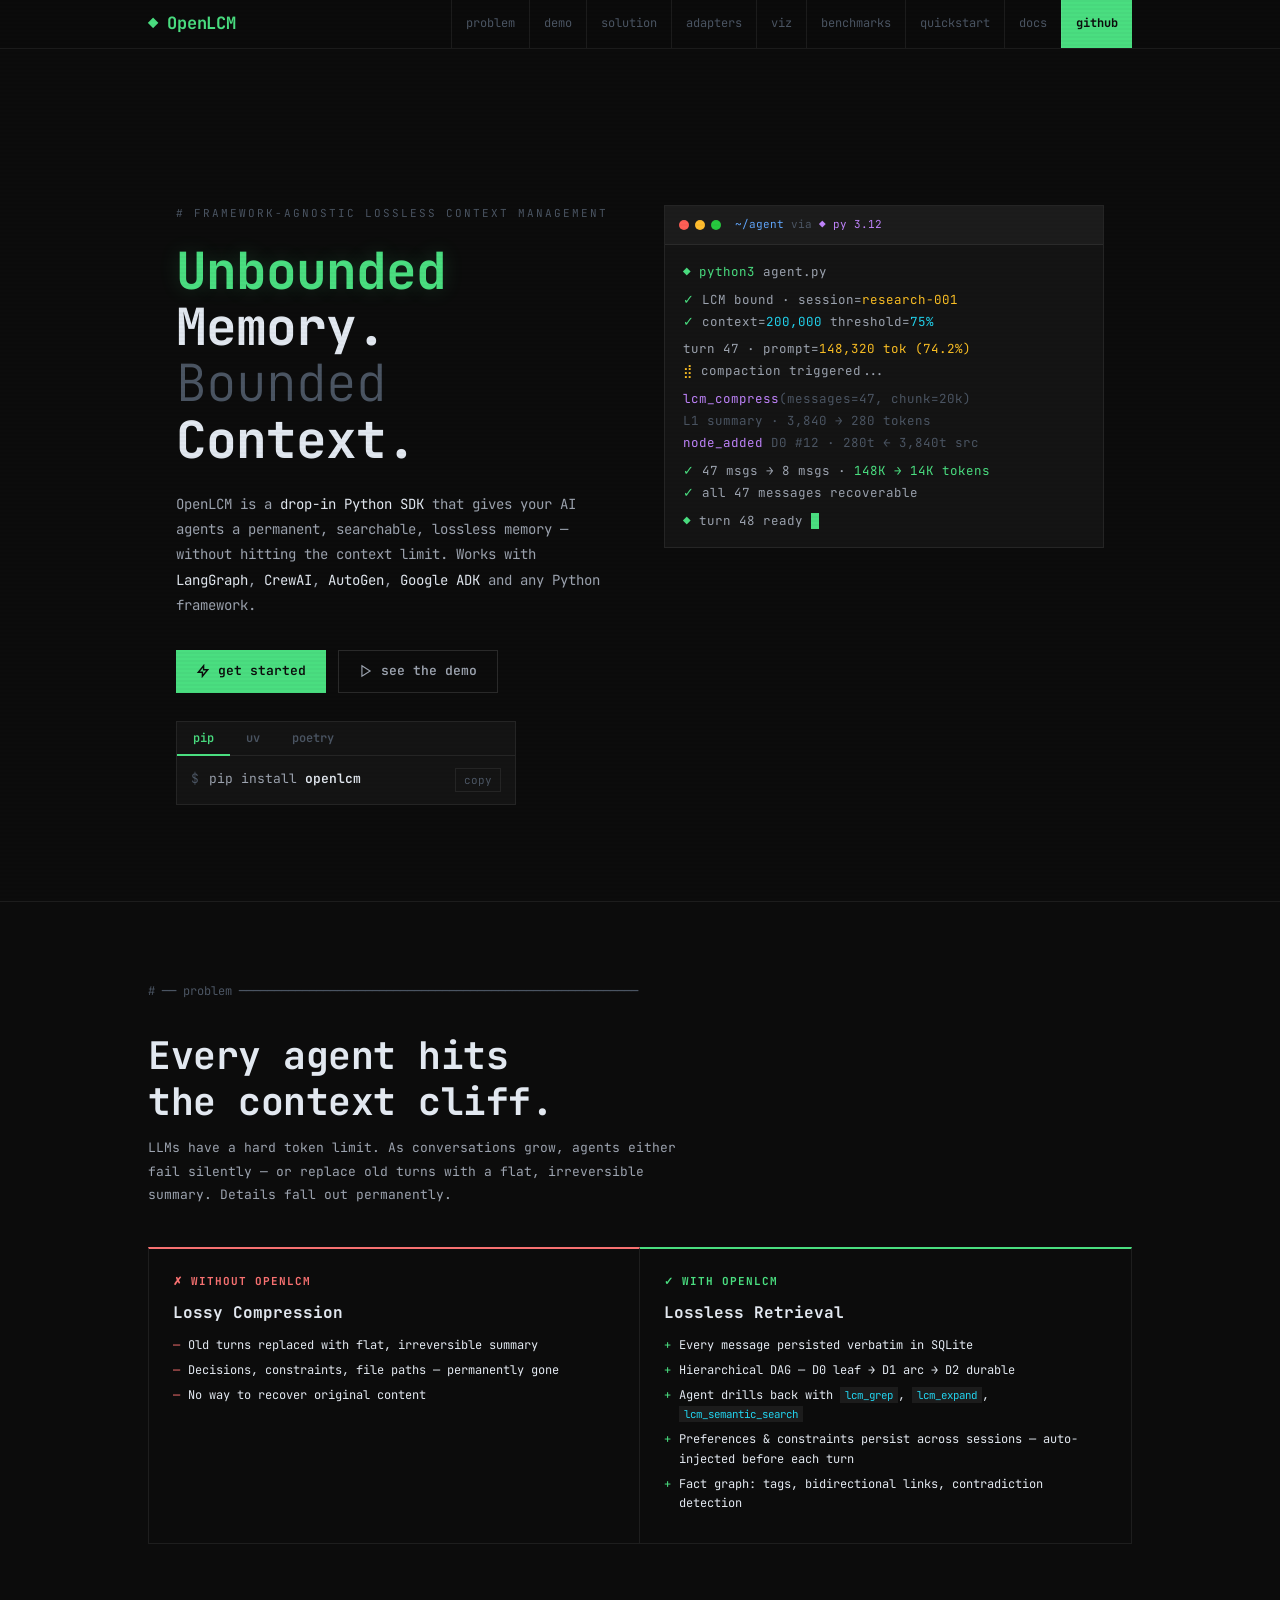
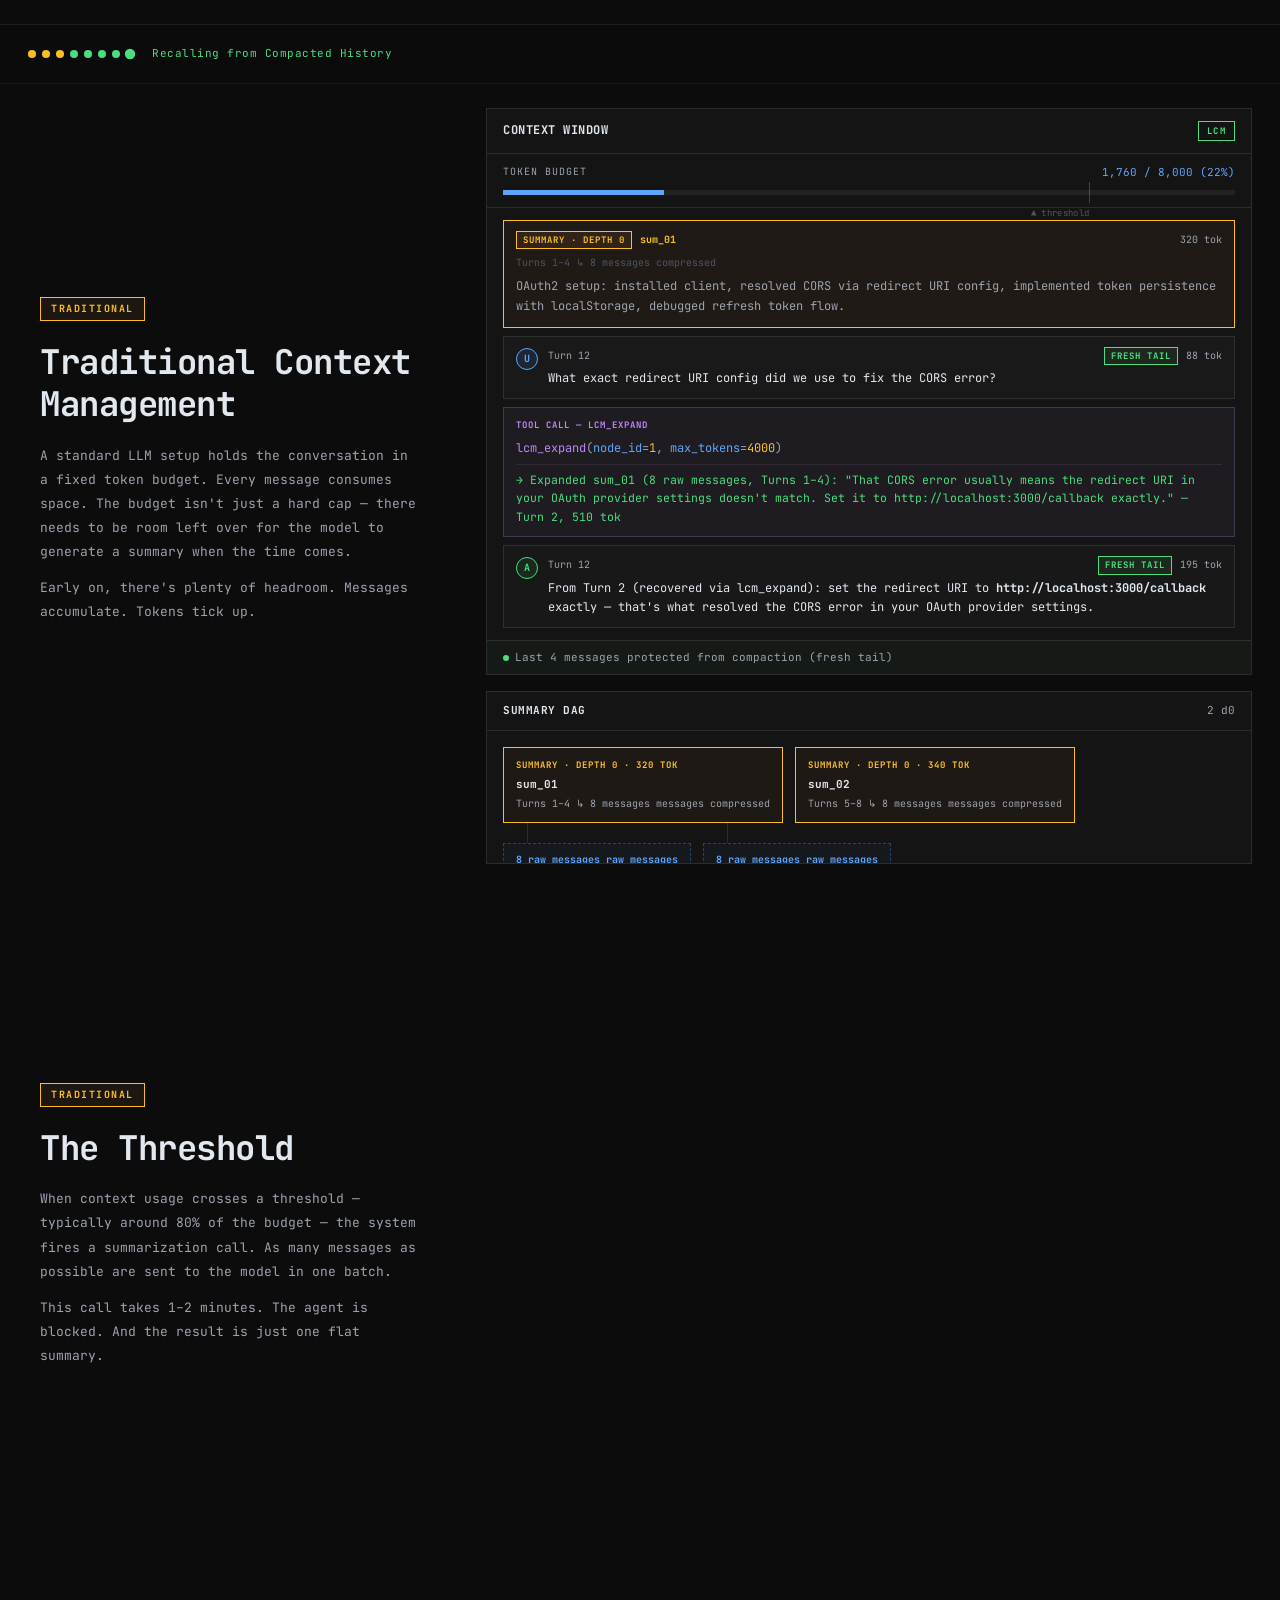
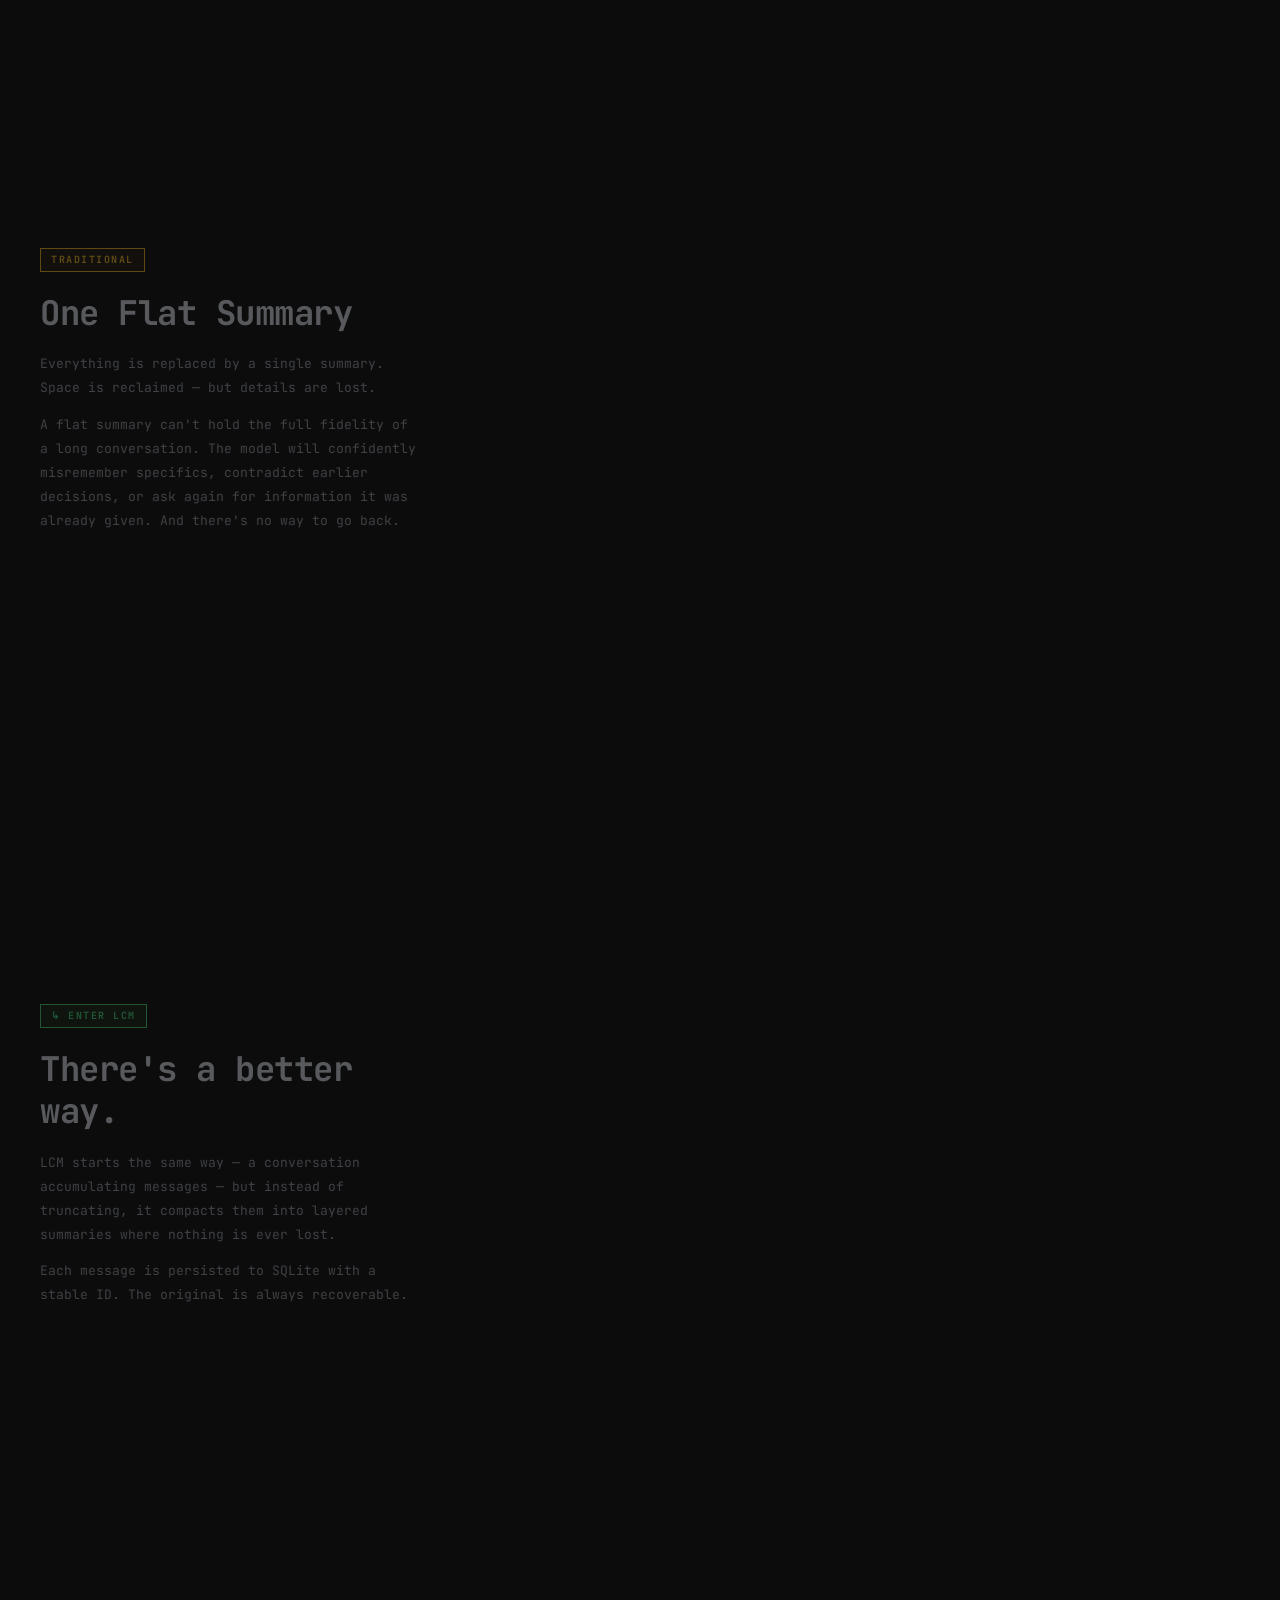
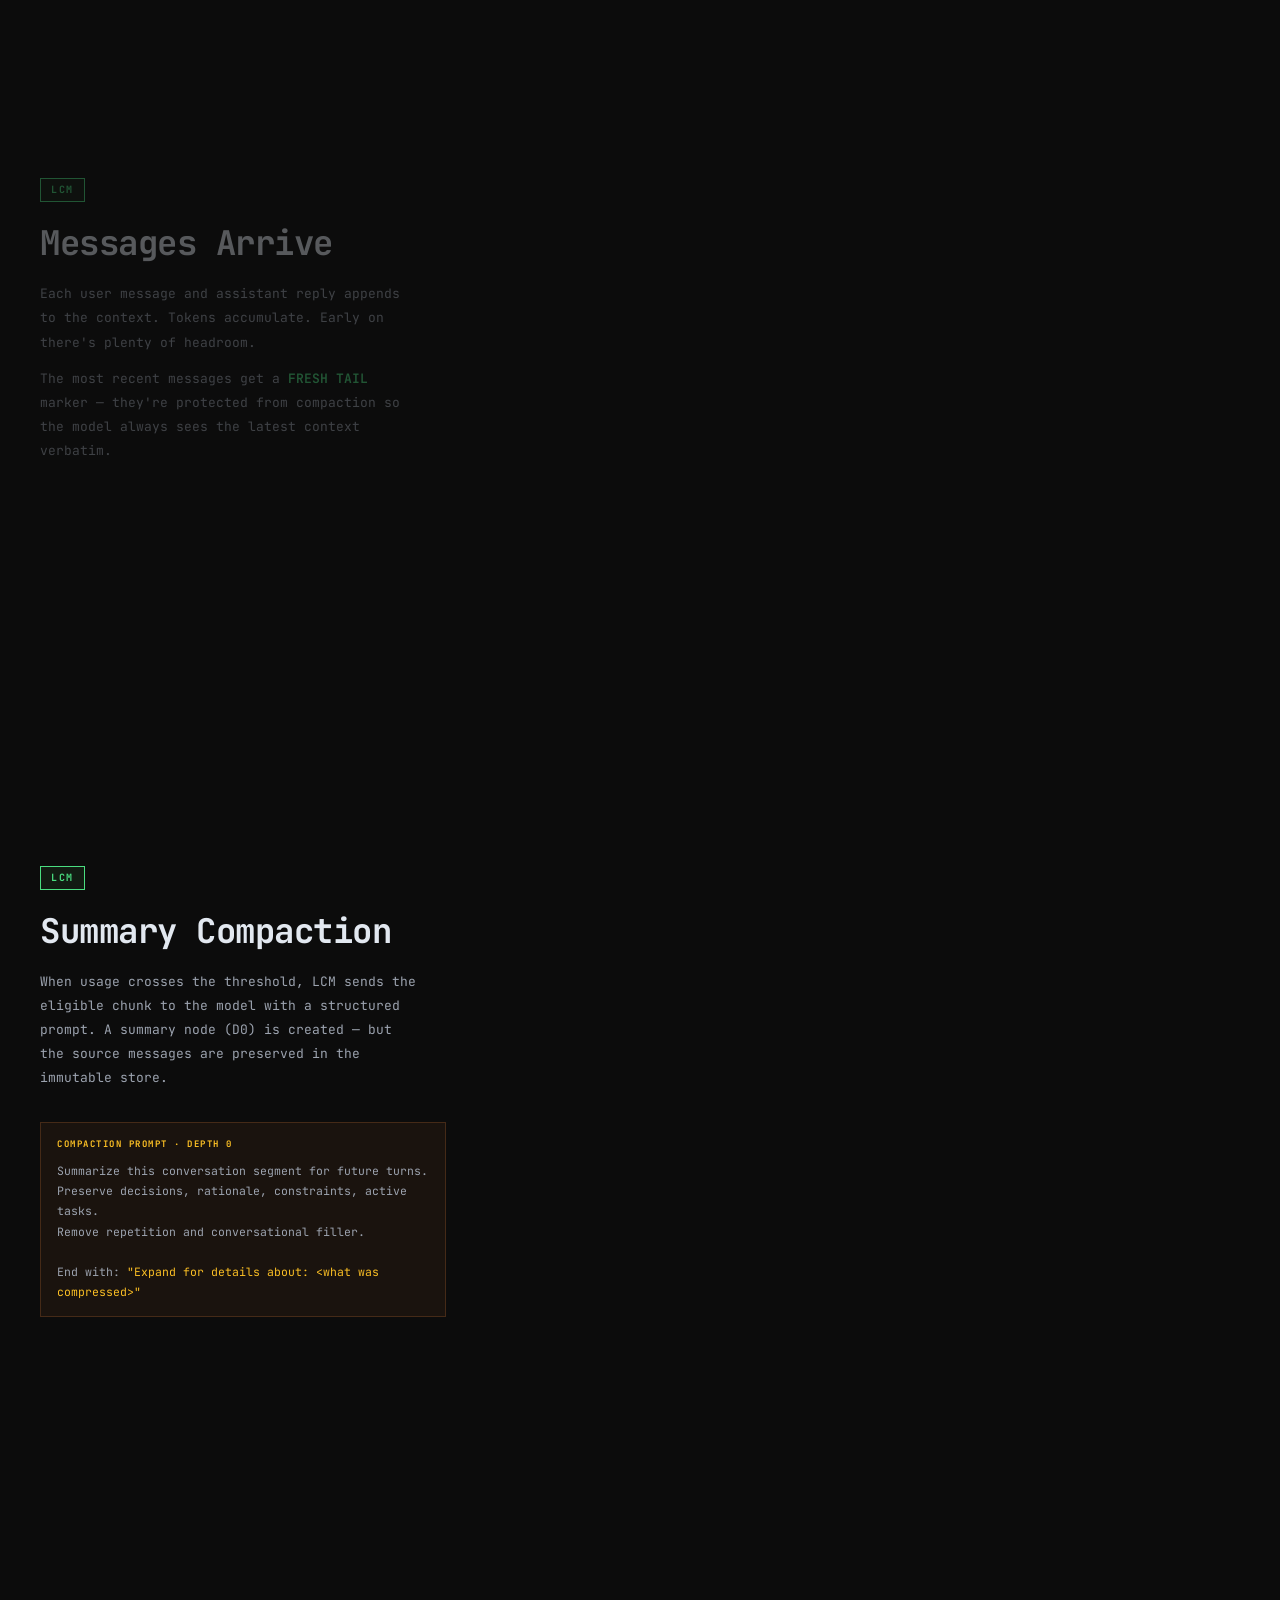
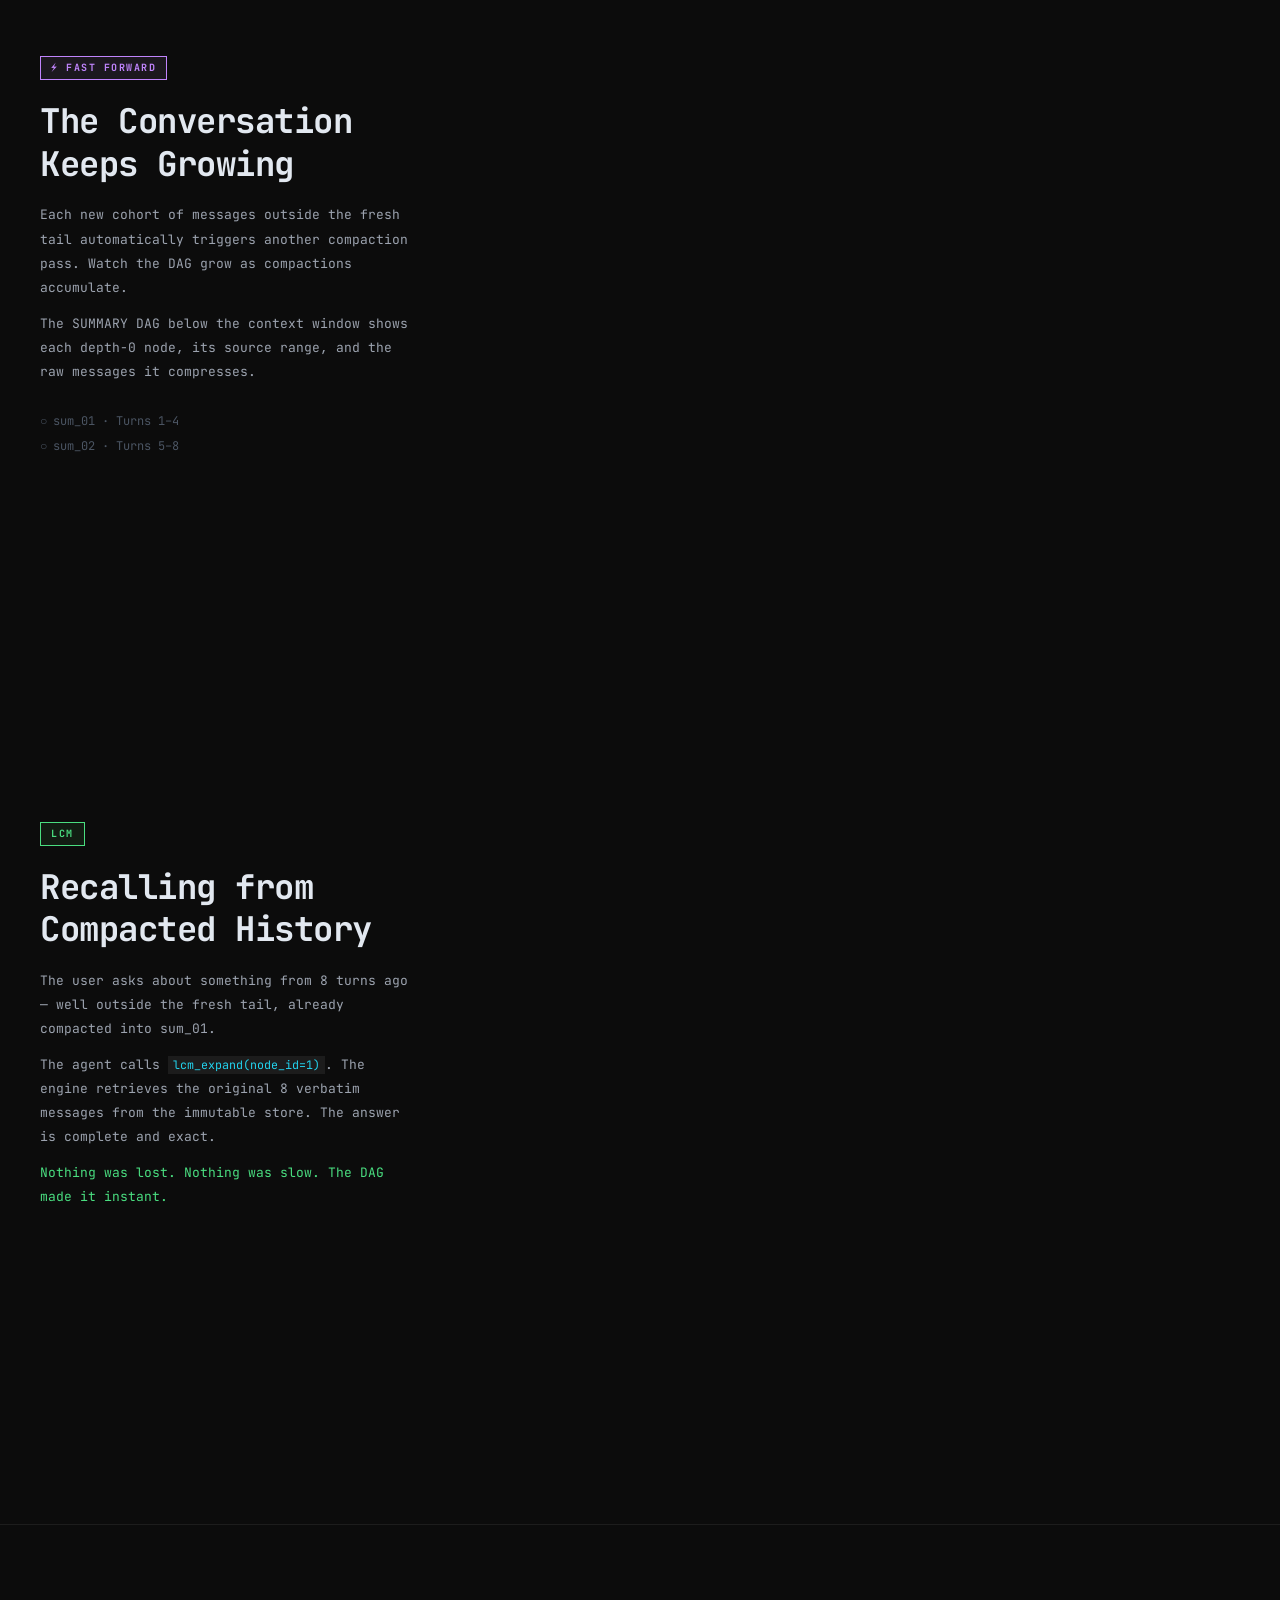
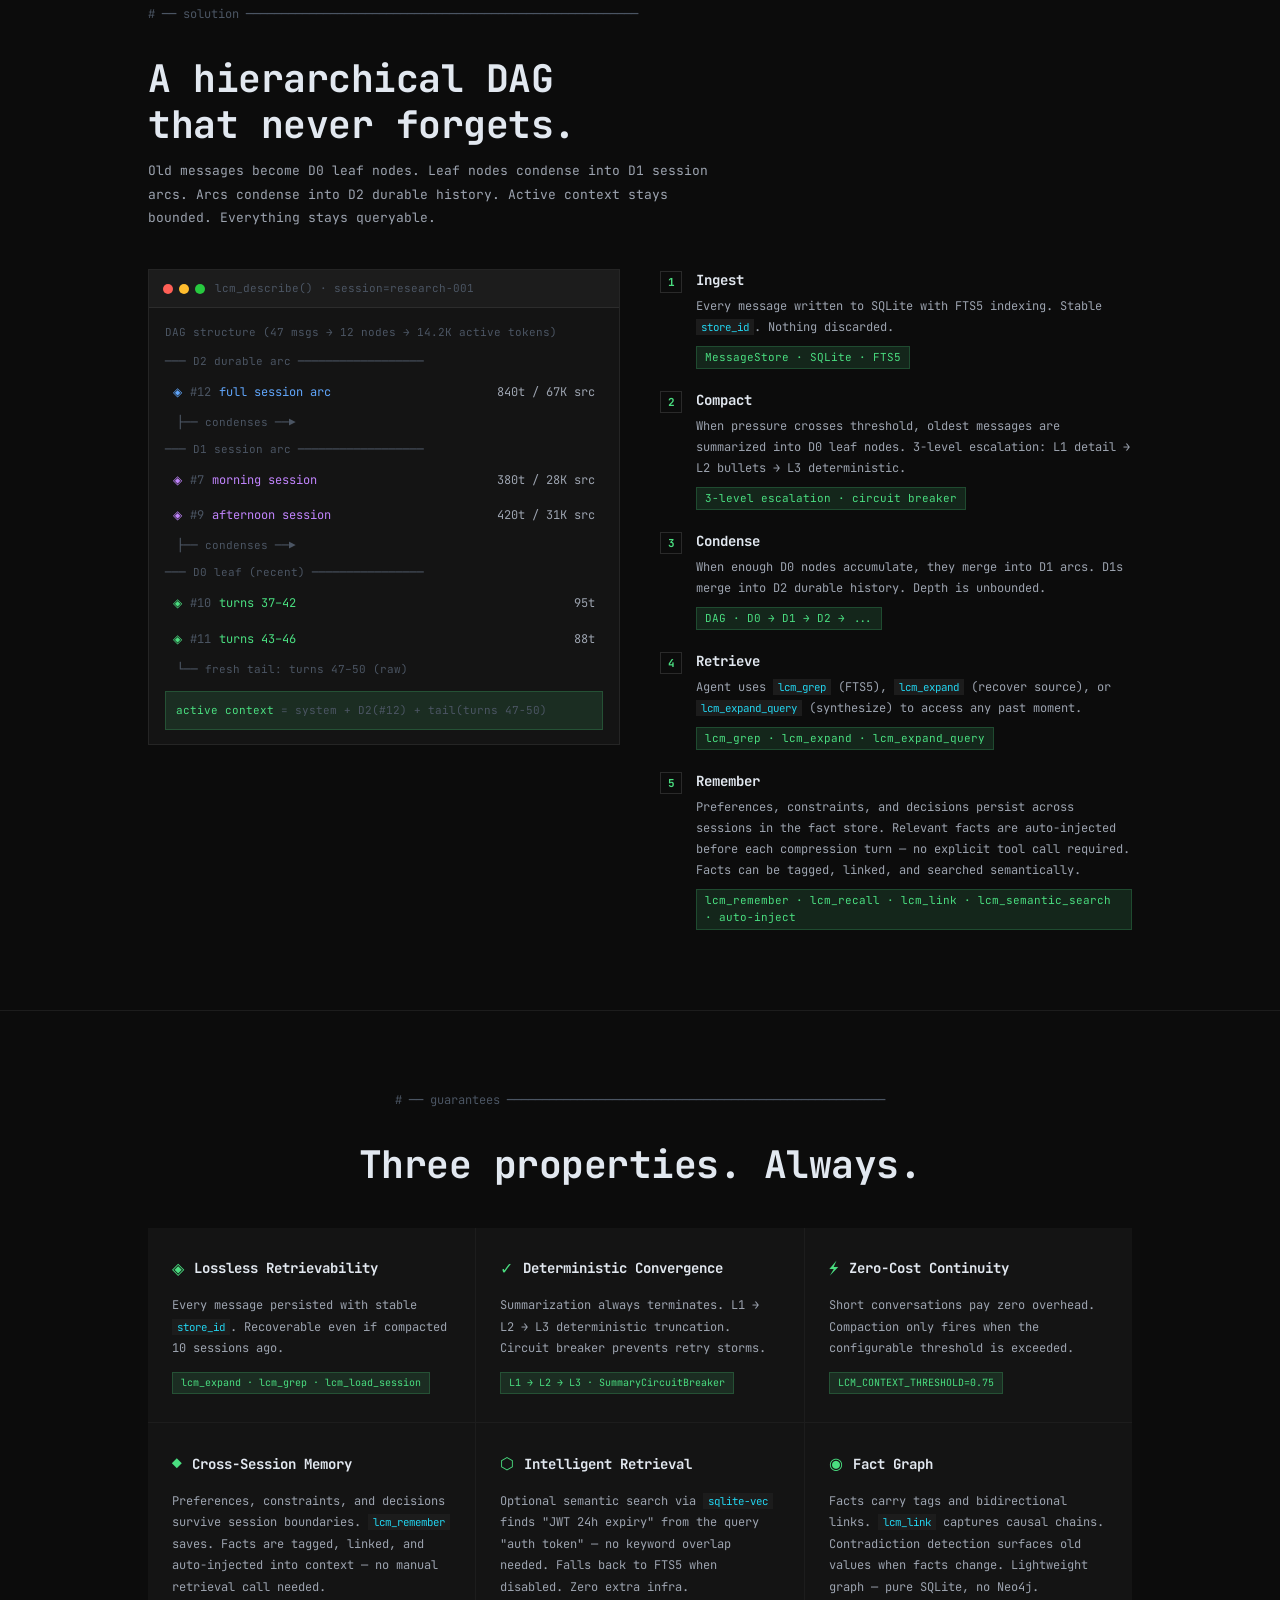
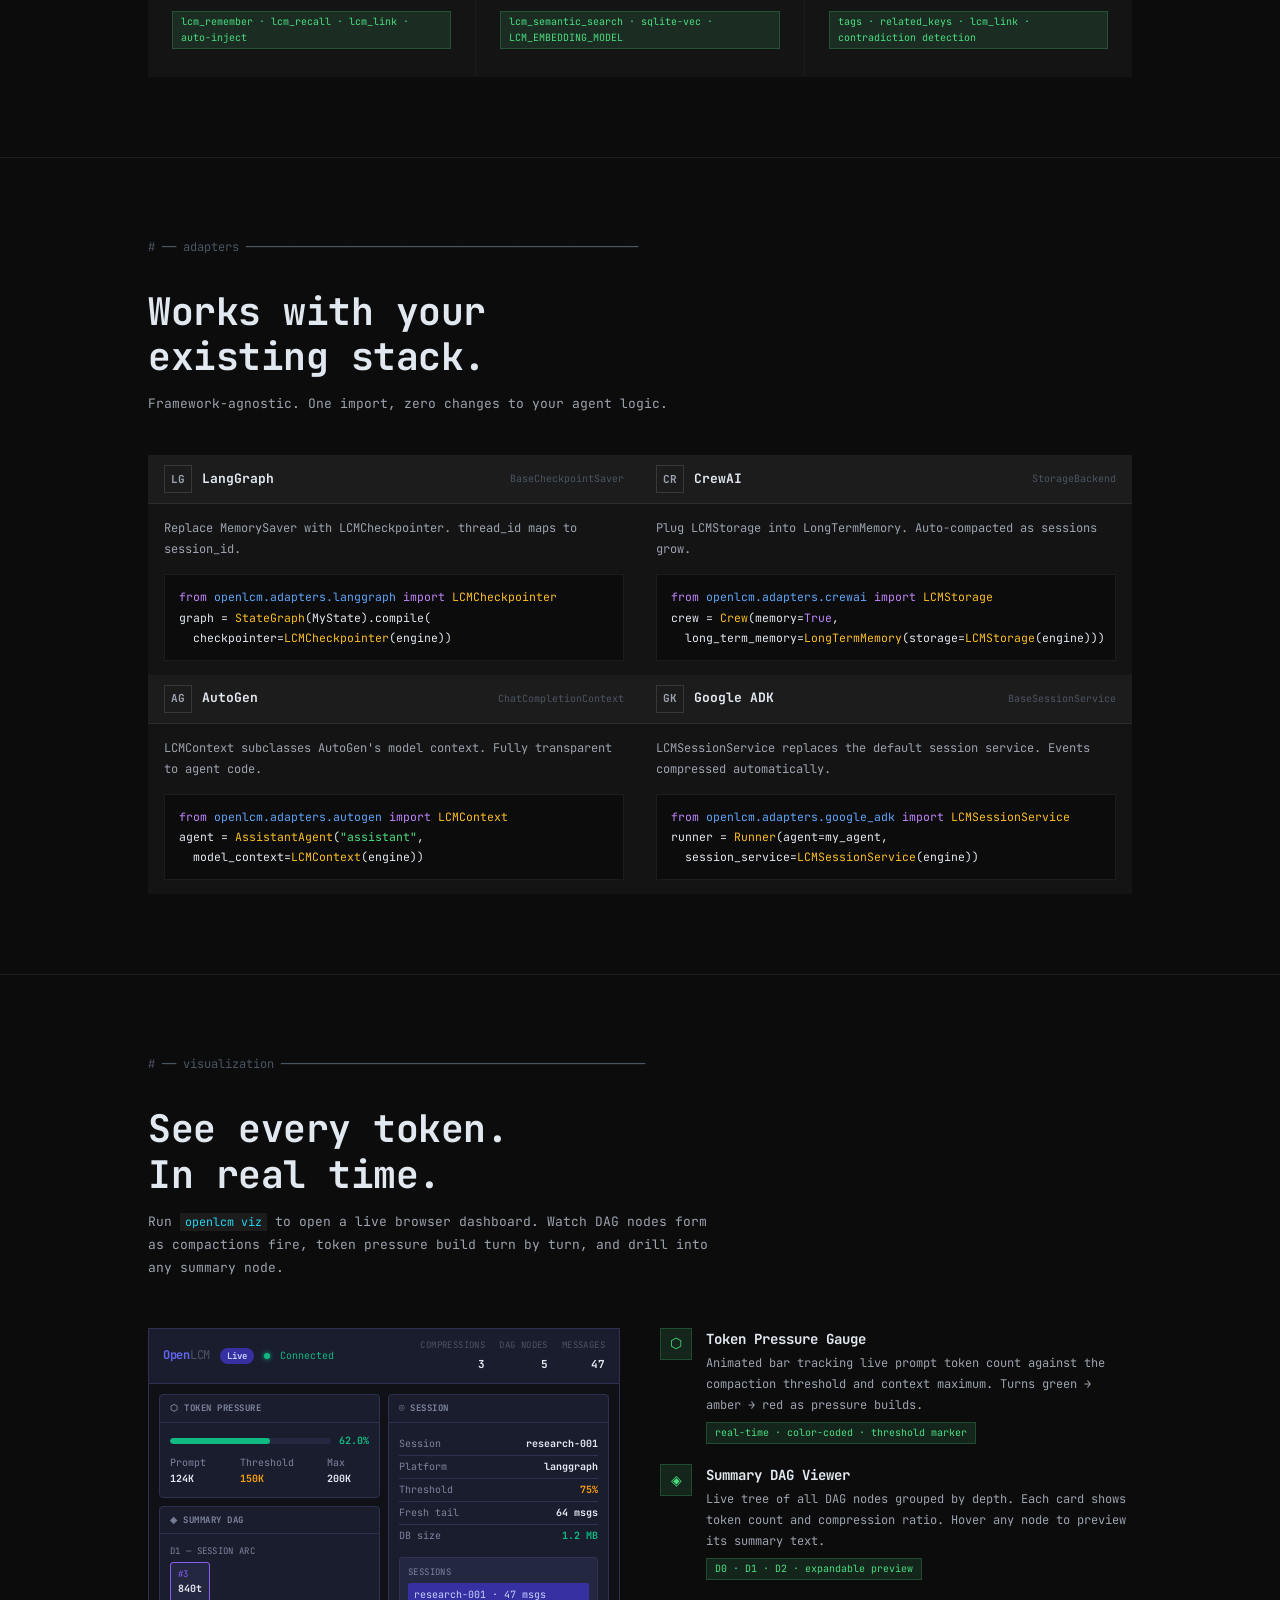
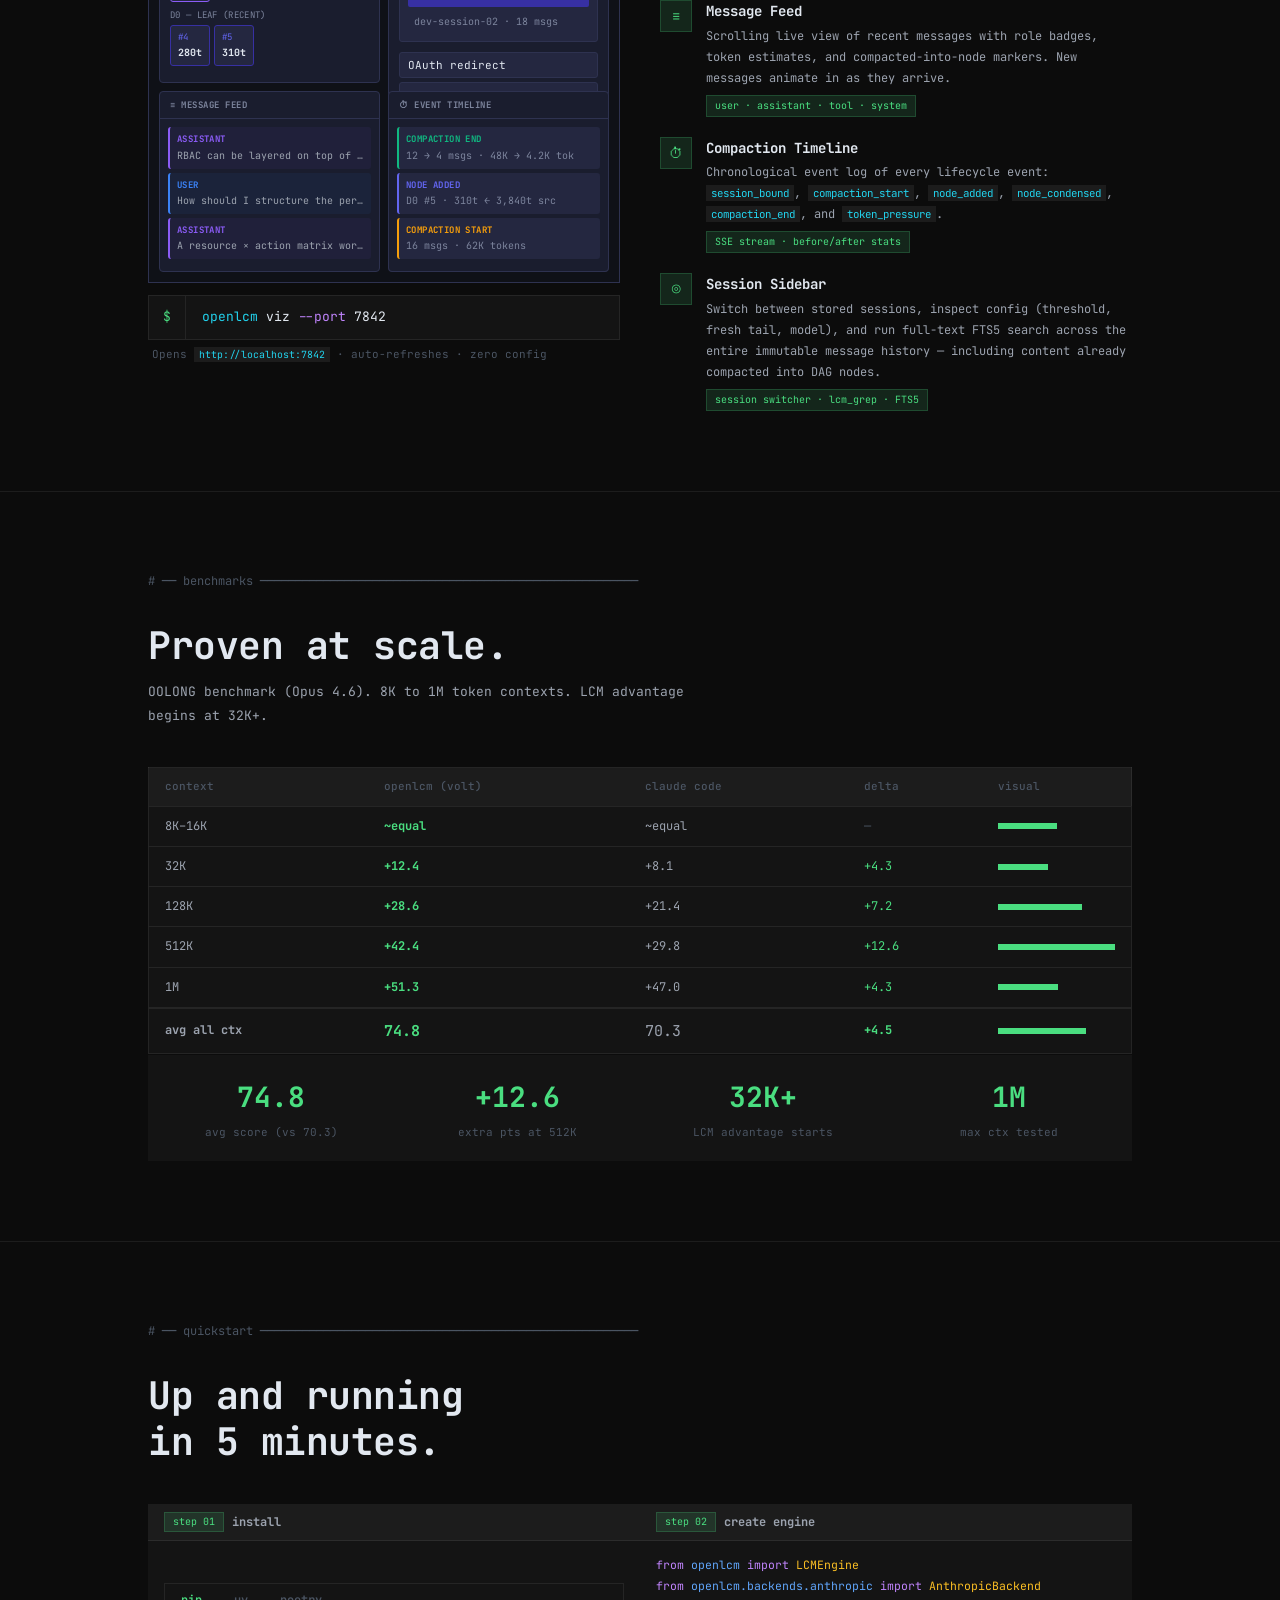
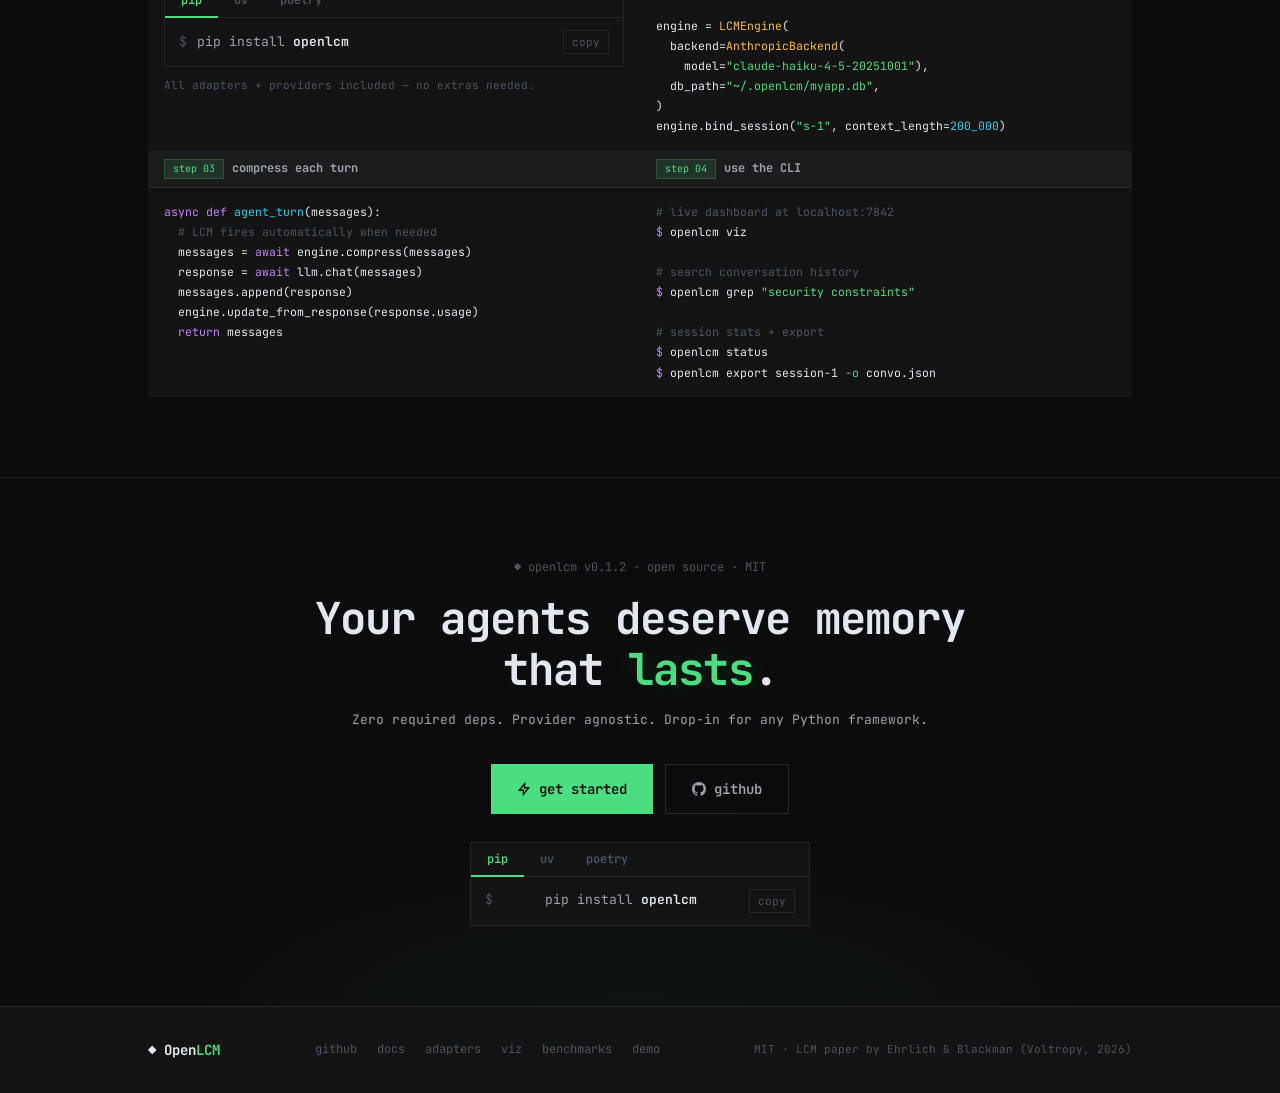
==== commit 41fbacc4: "feat: auto memory injection, fact graph, semantic search, auto-extraction, salience pinning - Auto M" ====
--- a/index.html
+++ b/index.html
@@ -134,6 +134,7 @@
     .step-tag{display:inline-block;margin-top:8px;background:var(--green-dim);color:var(--green);font-size:11px;padding:2px 8px;border:1px solid rgba(74,222,128,.2)}
 
     .guarantees-grid{display:grid;grid-template-columns:repeat(3,1fr);gap:1px;margin-top:40px;background:var(--border)}
+    @media(min-width:701px){.guarantees-grid{grid-template-columns:repeat(3,1fr)}}
     @media(max-width:700px){.guarantees-grid{grid-template-columns:1fr}}
     .g-cell{background:var(--bg-2);padding:28px 24px;transition:background .2s}
     .g-cell:hover{background:var(--bg-3)}
@@ -665,8 +666,9 @@
         <div class="cc-title">Lossless Retrieval</div>
         <div class="cc-item"><span style="color:var(--green)">+</span><span>Every message persisted verbatim in SQLite</span></div>
         <div class="cc-item"><span style="color:var(--green)">+</span><span>Hierarchical DAG — D0 leaf → D1 arc → D2 durable</span></div>
-        <div class="cc-item"><span style="color:var(--green)">+</span><span>Agent drills back with <code>lcm_grep</code>, <code>lcm_expand</code></span></div>
-        <div class="cc-item"><span style="color:var(--green)">+</span><span>Preferences &amp; constraints persist across sessions with <code>lcm_remember</code></span></div>
+        <div class="cc-item"><span style="color:var(--green)">+</span><span>Agent drills back with <code>lcm_grep</code>, <code>lcm_expand</code>, <code>lcm_semantic_search</code></span></div>
+        <div class="cc-item"><span style="color:var(--green)">+</span><span>Preferences &amp; constraints persist across sessions — auto-injected before each turn</span></div>
+        <div class="cc-item"><span style="color:var(--green)">+</span><span>Fact graph: tags, bidirectional links, contradiction detection</span></div>
       </div>
     </div>
   </div>
@@ -868,7 +870,7 @@
         <div class="step-li"><div class="step-num-cli">2</div><div><h4>Compact</h4><p>When pressure crosses threshold, oldest messages are summarized into D0 leaf nodes. 3-level escalation: L1 detail → L2 bullets → L3 deterministic.</p><span class="step-tag">3-level escalation · circuit breaker</span></div></div>
         <div class="step-li"><div class="step-num-cli">3</div><div><h4>Condense</h4><p>When enough D0 nodes accumulate, they merge into D1 arcs. D1s merge into D2 durable history. Depth is unbounded.</p><span class="step-tag">DAG · D0 → D1 → D2 → ...</span></div></div>
         <div class="step-li"><div class="step-num-cli">4</div><div><h4>Retrieve</h4><p>Agent uses <code>lcm_grep</code> (FTS5), <code>lcm_expand</code> (recover source), or <code>lcm_expand_query</code> (synthesize) to access any past moment.</p><span class="step-tag">lcm_grep · lcm_expand · lcm_expand_query</span></div></div>
-        <div class="step-li"><div class="step-num-cli">5</div><div><h4>Remember</h4><p>Preferences, constraints, and decisions persist across sessions in the fact store. <code>lcm_remember</code> saves. <code>lcm_recall</code> loads at session start. Nothing re-explained.</p><span class="step-tag">lcm_remember · lcm_recall · lcm_forget</span></div></div>
+        <div class="step-li"><div class="step-num-cli">5</div><div><h4>Remember</h4><p>Preferences, constraints, and decisions persist across sessions in the fact store. Relevant facts are auto-injected before each compression turn — no explicit tool call required. Facts can be tagged, linked, and searched semantically.</p><span class="step-tag">lcm_remember · lcm_recall · lcm_link · lcm_semantic_search · auto-inject</span></div></div>
       </div>
     </div>
   </div>
@@ -885,7 +887,9 @@
       <div class="g-cell reveal r1"><div class="g-head"><span class="g-sym">◈</span><div class="g-title">Lossless Retrievability</div></div><p class="g-body">Every message persisted with stable <code>store_id</code>. Recoverable even if compacted 10 sessions ago.</p><span class="g-tag">lcm_expand · lcm_grep · lcm_load_session</span></div>
       <div class="g-cell reveal r2"><div class="g-head"><span class="g-sym">✓</span><div class="g-title">Deterministic Convergence</div></div><p class="g-body">Summarization always terminates. L1 → L2 → L3 deterministic truncation. Circuit breaker prevents retry storms.</p><span class="g-tag">L1 → L2 → L3 · SummaryCircuitBreaker</span></div>
       <div class="g-cell reveal r3"><div class="g-head"><span class="g-sym">⚡</span><div class="g-title">Zero-Cost Continuity</div></div><p class="g-body">Short conversations pay zero overhead. Compaction only fires when the configurable threshold is exceeded.</p><span class="g-tag">LCM_CONTEXT_THRESHOLD=0.75</span></div>
-      <div class="g-cell reveal r1"><div class="g-head"><span class="g-sym">◆</span><div class="g-title">Cross-Session Memory</div></div><p class="g-body">Preferences, constraints, and decisions survive session boundaries. <code>lcm_remember</code> saves. <code>lcm_recall</code> reloads. Nothing re-explained.</p><span class="g-tag">lcm_remember · lcm_recall · lcm_forget</span></div>
+      <div class="g-cell reveal r1"><div class="g-head"><span class="g-sym">◆</span><div class="g-title">Cross-Session Memory</div></div><p class="g-body">Preferences, constraints, and decisions survive session boundaries. <code>lcm_remember</code> saves. Facts are tagged, linked, and auto-injected into context — no manual retrieval call needed.</p><span class="g-tag">lcm_remember · lcm_recall · lcm_link · auto-inject</span></div>
+      <div class="g-cell reveal r2"><div class="g-head"><span class="g-sym">⬡</span><div class="g-title">Intelligent Retrieval</div></div><p class="g-body">Optional semantic search via <code>sqlite-vec</code> finds "JWT 24h expiry" from the query "auth token" — no keyword overlap needed. Falls back to FTS5 when disabled. Zero extra infra.</p><span class="g-tag">lcm_semantic_search · sqlite-vec · LCM_EMBEDDING_MODEL</span></div>
+      <div class="g-cell reveal r3"><div class="g-head"><span class="g-sym">◉</span><div class="g-title">Fact Graph</div></div><p class="g-body">Facts carry tags and bidirectional links. <code>lcm_link</code> captures causal chains. Contradiction detection surfaces old values when facts change. Lightweight graph — pure SQLite, no Neo4j.</p><span class="g-tag">tags · related_keys · lcm_link · contradiction detection</span></div>
     </div>
   </div>
 </section>
@@ -1130,7 +1134,7 @@
 <section class="cta-section">
   <div class="wrap">
     <div class="cta-inner reveal">
-      <div class="cta-pre">◆ openlcm v0.1.0 · open source · MIT</div>
+      <div class="cta-pre">◆ openlcm v0.1.2 · open source · MIT</div>
       <h2 class="cta-title">Your agents deserve memory<br/>that <span class="cta-accent">lasts</span>.</h2>
       <p class="cta-sub">Zero required deps. Provider agnostic. Drop-in for any Python framework.</p>
       <div class="cta-buttons">
